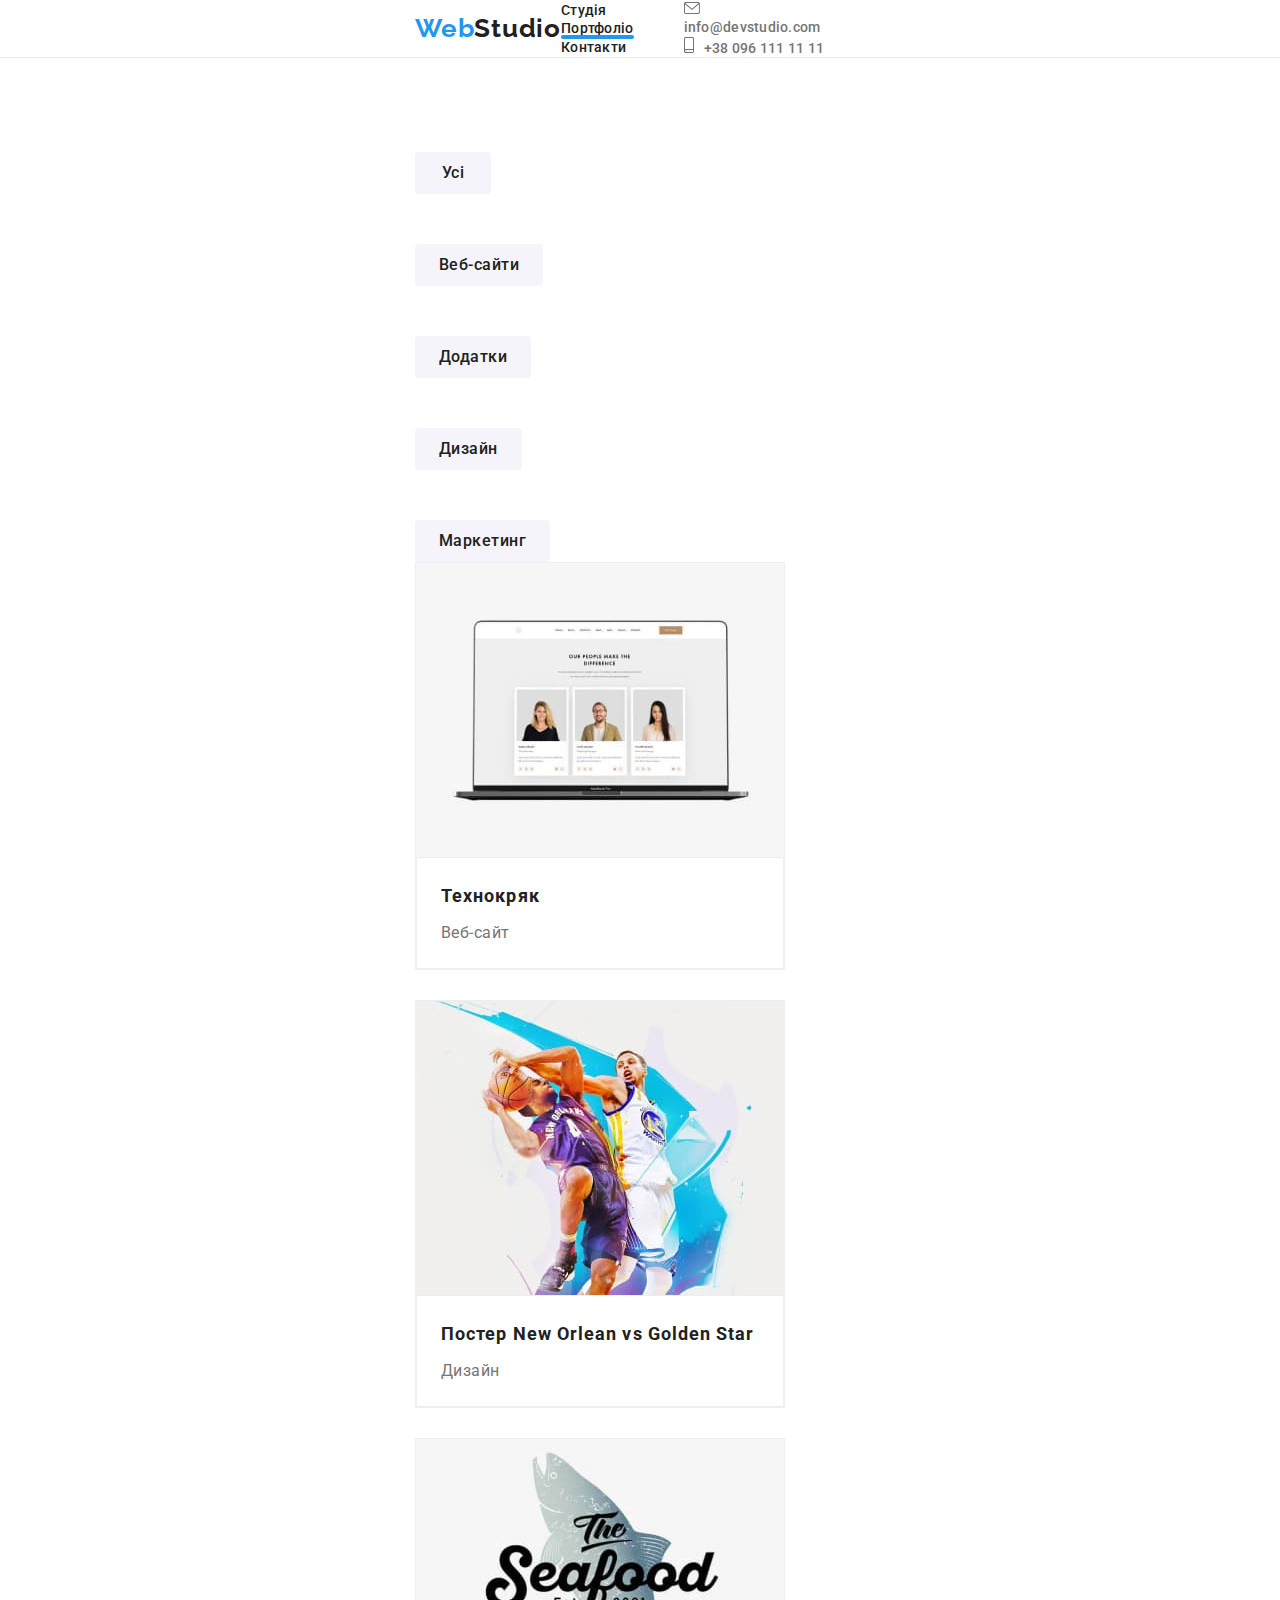
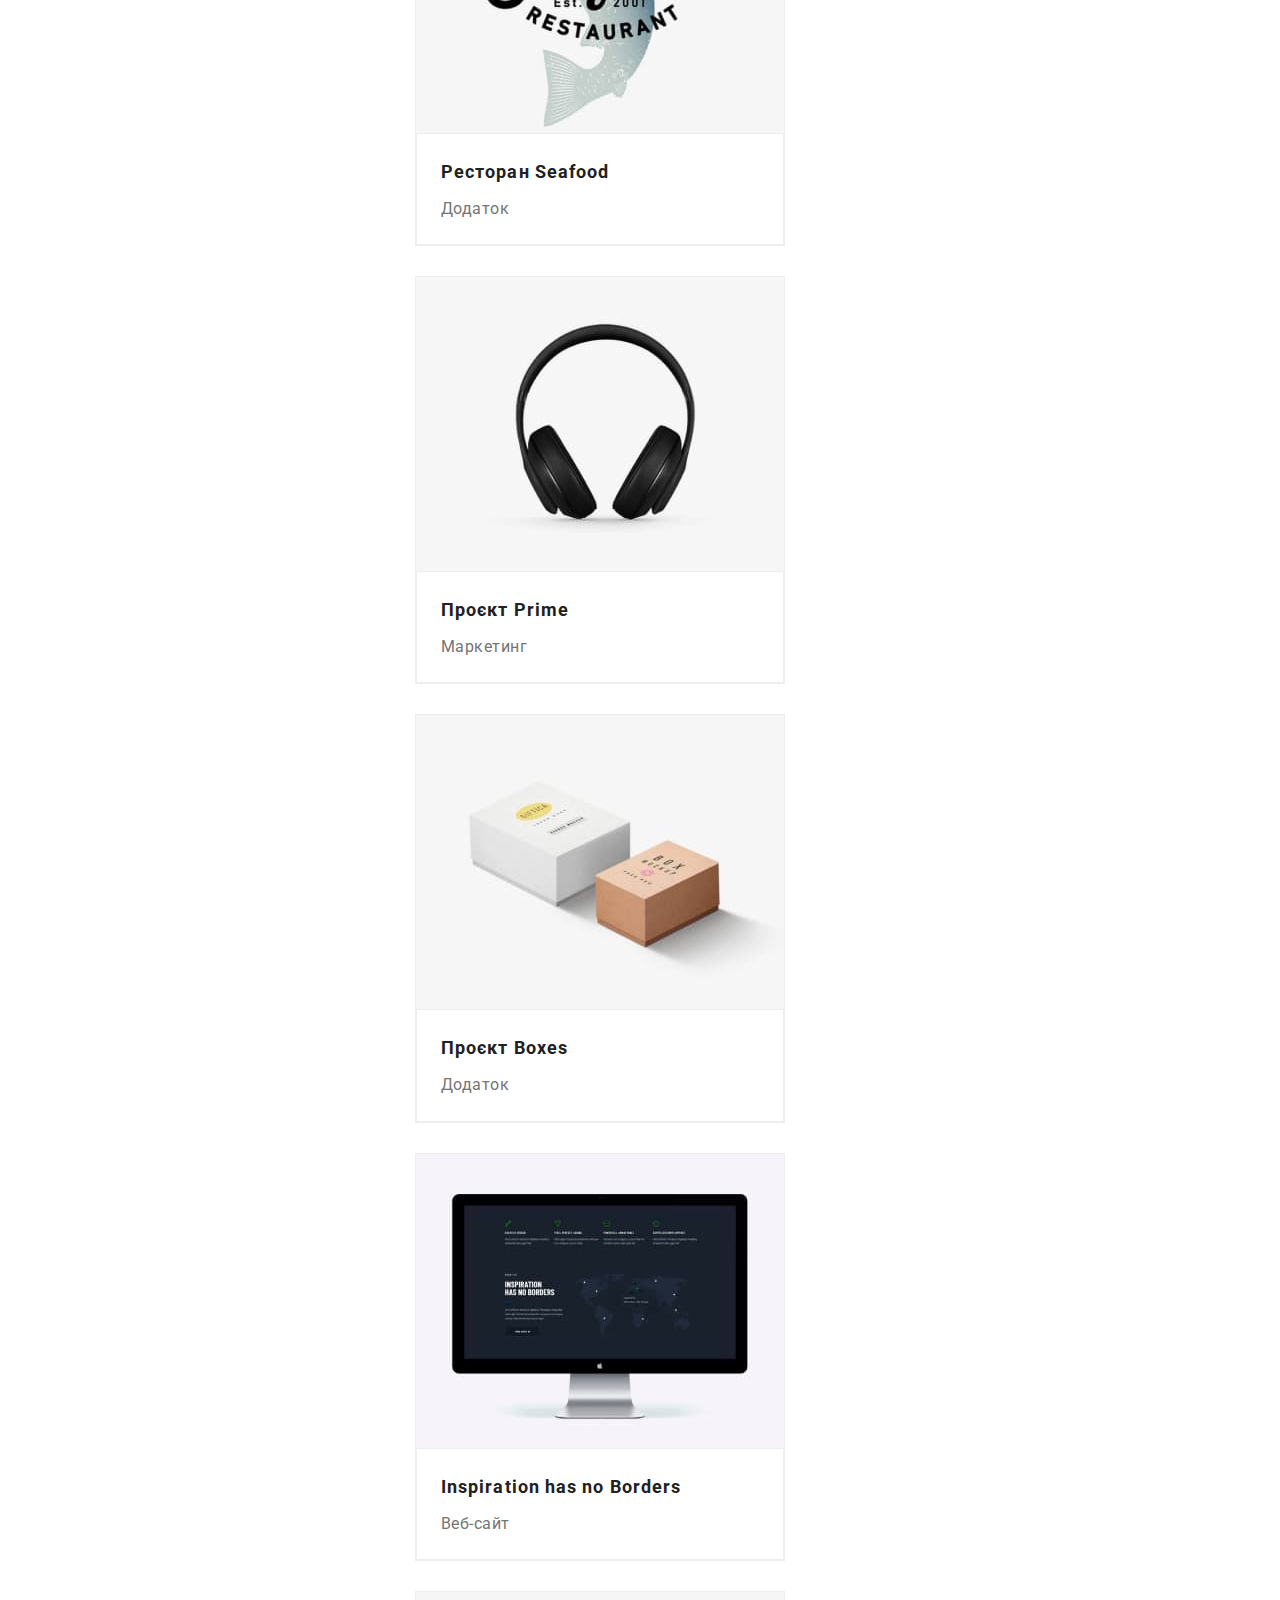
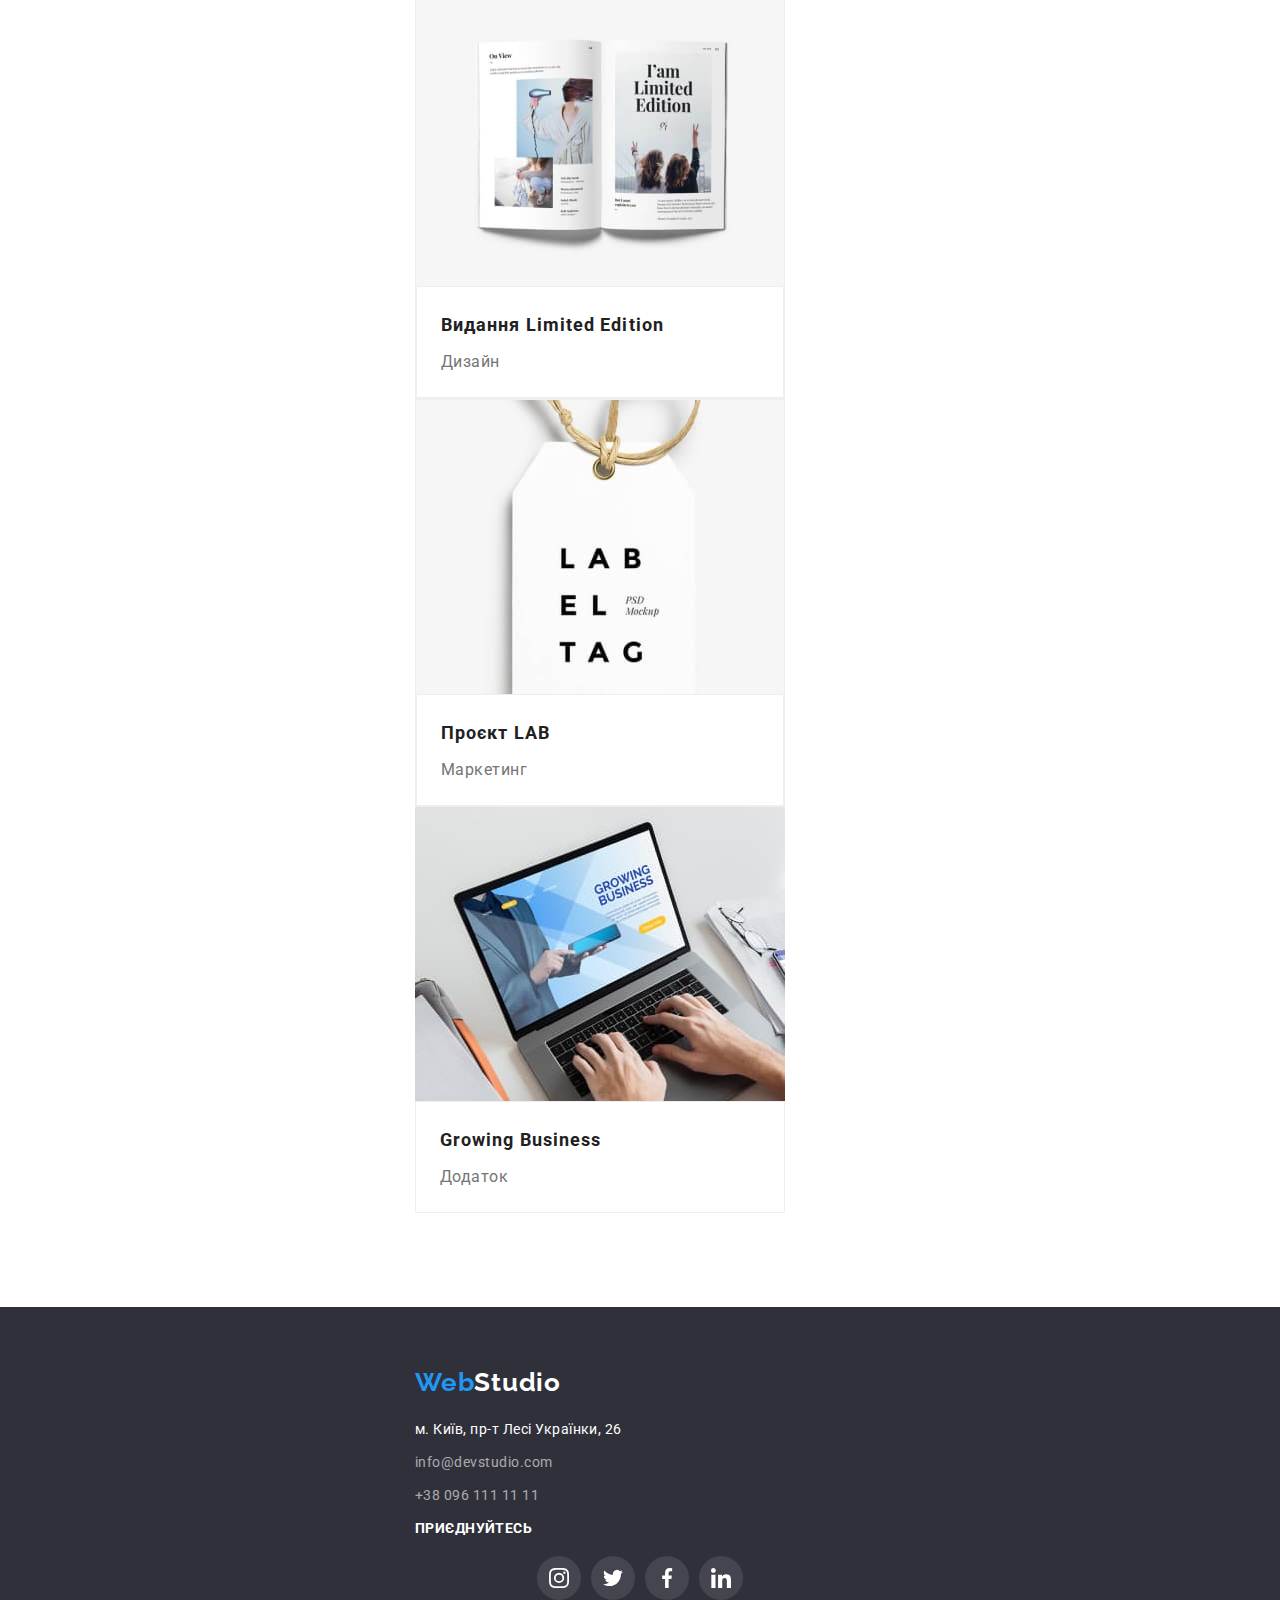
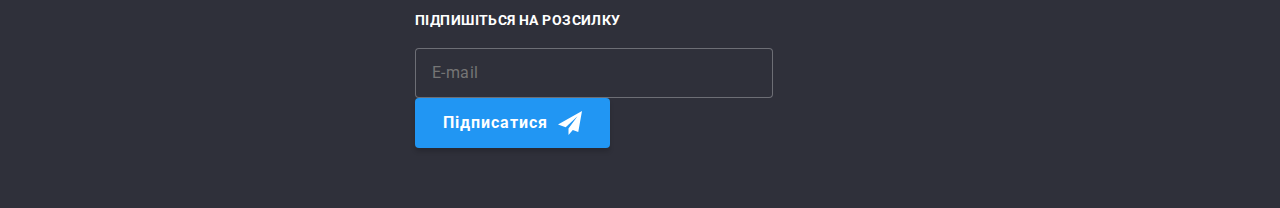
==== portfolio.html @ 71cd2c2e "Додає адаптив на першу сторінку в main" ====
<!DOCTYPE html>
<html lang="uk">
  <head>
    <meta charset="UTF-8" />
    <meta http-equiv="X-UA-Compatible" content="IE=edge" />
    <meta name="viewport" content="width=device-width, initial-scale=1.0" />
    <title>Портфоліо</title>
    <link rel="preconnect" href="https://fonts.googleapis.com" />
    <link rel="preconnect" href="https://fonts.gstatic.com" crossorigin />
    <link
      href="https://fonts.googleapis.com/css2?family=Raleway:wght@700&family=Roboto:wght@400;500;700;900&display=swap"
      rel="stylesheet"
    />
    <link
      rel="stylesheet"
      href="https://cdnjs.cloudflare.com/ajax/libs/modern-normalize/1.1.0/modern-normalize.min.css"
    />
    <link rel="stylesheet" href="./css/main.min.css" />
  </head>
  <body>
    <header class="header">
      <div class="conteiner header__conteiner">
        <nav class="navigation">
          <a lang="en" href="./index.html" class="logo"
            >Web <span class="header__logo">Studio</span></a
          >
          <ul class="list navigation__list">
            <li class="navigation__item">
              <a href="./index.html" class="navigation__link">Студія</a>
            </li>
            <li class="navigation__item navigation__item--current">
              <a href="./portfolio.html" class="navigation__link navigation__link--current"
                >Портфоліо</a
              >
            </li>
            <li class="navigation__item"><a href="" class="navigation__link">Контакти</a></li>
          </ul>
        </nav>
        <ul class="list contacts">
          <li class="contacts__item">
            <a href="mailto:info@devstudio.com" class="list__link contacts__link">
              <svg class="icon contacts__icon {" width="16" height="12">
                <use href="./images/sprite.svg#icon-envelope"></use>
              </svg>
              info@devstudio.com
            </a>
          </li>
          <li class="contacts__item">
            <a href="tel:+380961111111" class="list__link contacts__link">
              <svg class="icon contacts__icon {" width="10" height="16">
                <use href="./images/sprite.svg#icon-smartphone"></use></svg
              >+38 096 111 11 11</a
            >
          </li>
        </ul>
      </div>
    </header>
    <main>
      <section class="galary">
        <div class="conteiner">
          <h1 class="galary__title">Галерея сайтів</h1>
          <ul class="list galary-button">
            <li class="galary-button__item">
              <button type="button" class="button galary__button galary__button--general">
                Усі
              </button>
            </li>
            <li class="galary-button__item">
              <button type="button" class="button galary__button">Веб-сайти</button>
            </li>
            <li class="galary-button__item">
              <button type="button" class="button galary__button">Додатки</button>
            </li>
            <li class="galary-button__item">
              <button type="button" class="button galary__button">Дизайн</button>
            </li>
            <li class="galary-button__item">
              <button type="button" class="button galary__button">Маркетинг</button>
            </li>
          </ul>
          <ul class="galary-list">
            <li class="galary__item">
              <a class="galary__link" href="#" target="_blank" rel="noopener noreferrer">
                <div class="galary-card">
                  <img
                    src="./images/tehnokriak.jpg"
                    alt="Веб-сайт Технокряк"
                    width="370"
                    height="294"
                  />
                  <p class="galary__descriotion">
                    Ресурс пропонує комплексні пропозиції з різним рівнем функціоналу та сервісів.
                    Все це дозволить відвідувачу отримати вичерпні відомості про компанію чи
                    приватну особу.
                  </p>
                </div>
                <div class="galary-desc">
                  <h2 class="galary-desc__title">Технокряк</h2>
                  <p class="galary-desk__text">Веб-сайт</p>
                </div>
              </a>
            </li>
            <li class="galary__item">
              <div class="">
                <a class="galary__link" href="#" target="_blank" rel="noopener noreferrer">
                  <div class="galary-card">
                    <img
                      src="./images/basketball.jpg"
                      alt="Два гравці грають в баскетбол"
                      width="370"
                      height="294"
                    />
                    <p class="galary__descriotion">
                      Ресурс пропонує комплексні пропозиції з різним рівнем функціоналу та сервісів.
                      Все це дозволить відвідувачу отримати вичерпні відомості про компанію чи
                      приватну особу.
                    </p>
                  </div>
                  <div class="galary-desc">
                    <h2 class="galary-desc__title">Постер New Orlean vs Golden Star</h2>
                    <p class="galary-desk__text">Дизайн</p>
                  </div>
                </a>
              </div>
            </li>
            <li class="galary__item">
              <a class="galary__link" href="#" target="_blank" rel="noopener noreferrer">
                <div class="galary-card">
                  <img src="./images/seafood.jpg" alt="Ресторан Seafood" width="370" height="294" />
                  <p class="galary__descriotion">
                    Ресурс пропонує комплексні пропозиції з різним рівнем функціоналу та сервісів.
                    Все це дозволить відвідувачу отримати вичерпні відомості про компанію чи
                    приватну особу.
                  </p>
                </div>
                <div class="galary-desc">
                  <h2 class="galary-desc__title">Ресторан Seafood</h2>
                  <p class="galary-desk__text">Додаток</p>
                </div>
              </a>
            </li>
            <li class="galary__item">
              <a class="galary__link" href="#" target="_blank" rel="noopener noreferrer">
                <div class="galary-card">
                  <img src="./images/headphones.jpg" alt="Навушники" width="370" height="294" />
                  <p class="galary__descriotion">
                    Ресурс пропонує комплексні пропозиції з різним рівнем функціоналу та сервісів.
                    Все це дозволить відвідувачу отримати вичерпні відомості про компанію чи
                    приватну особу.
                  </p>
                </div>
                <div class="galary-desc">
                  <h2 class="galary-desc__title">Проєкт Prime</h2>
                  <p class="galary-desk__text">Маркетинг</p>
                </div>
              </a>
            </li>
            <li class="galary__item">
              <a class="galary__link" href="#" target="_blank" rel="noopener noreferrer">
                <div class="galary-card">
                  <img src="./images/boxes.jpg" alt="Дві коробочки" width="370" height="294" />
                  <p class="galary__descriotion">
                    Ресурс пропонує комплексні пропозиції з різним рівнем функціоналу та сервісів.
                    Все це дозволить відвідувачу отримати вичерпні відомості про компанію чи
                    приватну особу.
                  </p>
                </div>
                <div class="galary-desc">
                  <h2 class="galary-desc__title">Проєкт Boxes</h2>
                  <p class="galary-desk__text">Додаток</p>
                </div>
              </a>
            </li>
            <li class="galary__item">
              <a class="galary__link" href="#" target="_blank" rel="noopener noreferrer">
                <div class="galary-card">
                  <img
                    src="./images/inspiration.jpg"
                    alt="Cторінка додатку Inspiration has no Borders"
                    width="370"
                    height="294"
                  />
                  <p class="galary__descriotion">
                    Ресурс пропонує комплексні пропозиції з різним рівнем функціоналу та сервісів.
                    Все це дозволить відвідувачу отримати вичерпні відомості про компанію чи
                    приватну особу.
                  </p>
                </div>
                <div class="galary-desc">
                  <h2 class="galary-desc__title">Inspiration has no Borders</h2>
                  <p class="galary-desk__text">Веб-сайт</p>
                </div>
              </a>
            </li>
            <li class="galary__item">
              <a class="galary__link" href="#" target="_blank" rel="noopener noreferrer">
                <div class="galary-card">
                  <img
                    src="./images/limited-edition.jpg"
                    alt="Відкритий примірник журналу Limited Edition"
                    width="370"
                    height="294"
                  />
                  <p class="galary__descriotion">
                    Ресурс пропонує комплексні пропозиції з різним рівнем функціоналу та сервісів.
                    Все це дозволить відвідувачу отримати вичерпні відомості про компанію чи
                    приватну особу.
                  </p>
                </div>
                <div class="galary-desc">
                  <h2 class="galary-desc__title">Видання Limited Edition</h2>
                  <p class="galary-desk__text">Дизайн</p>
                </div>
              </a>
            </li>
            <li class="galary__item">
              <a class="galary__link" href="#" target="_blank" rel="noopener noreferrer">
                <div class="galary-card">
                  <img
                    src="./images/lab.jpg"
                    alt="Фірмова бирка-ярлик LAB EL TAG"
                    width="370"
                    height="294"
                  />
                  <p class="galary__descriotion">
                    Ресурс пропонує комплексні пропозиції з різним рівнем функціоналу та сервісів.
                    Все це дозволить відвідувачу отримати вичерпні відомості про компанію чи
                    приватну особу.
                  </p>
                </div>
                <div class="galary-desc">
                  <h2 class="galary-desc__title">Проєкт LAB</h2>
                  <p class="galary-desk__text">Маркетинг</p>
                </div>
              </a>
            </li>
            <li class="list-item">
              <a class="galary__link" href="#" target="_blank" rel="noopener noreferrer">
                <div class="galary-card">
                  <img
                    src="./images/growing-business.jpg"
                    alt="Cторінка додатку Growing Business"
                    width="370"
                    height="294"
                  />
                  <p class="galary__descriotion">
                    Ресурс пропонує комплексні пропозиції з різним рівнем функціоналу та сервісів.
                    Все це дозволить відвідувачу отримати вичерпні відомості про компанію чи
                    приватну особу.
                  </p>
                </div>
                <div class="galary-desc">
                  <h2 class="galary-desc__title">Growing Business</h2>
                  <p class="galary-desk__text">Додаток</p>
                </div>
              </a>
            </li>
          </ul>
        </div>
      </section>
    </main>
    <footer class="footer">
      <div class="conteiner footer__conteiner">
        <div class="footer__address">
          <a lang="en" href="./index.html" class="logo"
            >Web <span class="footer__logo">Studio</span></a
          >
          <address class="address">
            <ul class="address__list">
              <li class="address__item">
                <a
                  href="https://www.google.com.ua/maps/@50.3929785,30.3235373,19z?hl=ru"
                  class="list__link address__link"
                  target="_blank"
                  rel="noopener noreferrer"
                  >м. Київ, пр-т Лесі Українки, 26</a
                >
              </li>
              <li class="address__item">
                <a href="mailto:info@devstudio.com" class="list__link">info@devstudio.com</a>
              </li>
              <li class="address__item">
                <a href="tel:+380961111111" class="list__link">+38 096 111 11 11</a>
              </li>
            </ul>
          </address>
        </div>
        <div class="footer-social">
          <p class="social__text">приєднуйтесь</p>
          <ul class="list social">
            <li class="social__item social__item--boder">
              <a
                class="social__link social__link--white"
                href="#"
                target="_blank"
                rel="noopener noreferrer"
                ><svg class="icon" width="20" height="20">
                  <use href="./images/sprite.svg#icon-instagram"></use></svg
              ></a>
            </li>
            <li class="social__item social__item--boder">
              <a
                class="social__link social__link--white"
                href="#"
                target="_blank"
                rel="noopener noreferrer"
                ><svg class="icon" width="20" height="20">
                  <use href="./images/sprite.svg#icon-twitter"></use></svg
              ></a>
            </li>
            <li class="social__item social__item--boder">
              <a
                class="social__link social__link--white"
                href="#"
                target="_blank"
                rel="noopener noreferrer"
                ><svg class="icon" width="20" height="20">
                  <use href="./images/sprite.svg#icon-facebook"></use></svg
              ></a>
            </li>
            <li class="social__item social__item--boder">
              <a
                class="social__link social__link--white"
                href="#"
                target="_blank"
                rel="noopener noreferrer"
                ><svg class="icon icon-instagram" width="20" height="20">
                  <use href="./images/sprite.svg#icon-linkedin"></use>
                </svg>
              </a>
            </li>
          </ul>
        </div>
        <div class="footer-input">
          <p class="footer__title">Підпишіться на розсилку</p>
          <form action="#" class="form">
            <label>
              <input
                class="footer__email"
                type="email"
                name="mail-input-email"
                id="mail-input-email"
                required
                placeholder="E-mail"
              />
            </label>
            <button type="submit" class="footer__button">
              Підписатися
              <svg class="icon__send" width="24" height="24">
                <use xlink:href=".//images/sprite.svg#icon-icon-send"></use>
              </svg>
            </button>
          </form>
        </div>
      </div>
    </footer>
  </body>
</html>
---- css/main.min.css ----
/*! modern-normalize v1.1.0 | MIT License | https://github.com/sindresorhus/modern-normalize */*,::before,::after{-webkit-box-sizing:border-box;box-sizing:border-box}html{line-height:1.15;-webkit-text-size-adjust:100%;-moz-tab-size:4;-o-tab-size:4;tab-size:4}body{margin:0;font-family:system-ui,-apple-system,"Segoe UI",Roboto,Helvetica,Arial,sans-serif,"Apple Color Emoji","Segoe UI Emoji"}hr{height:0;color:inherit}abbr[title]{-webkit-text-decoration:underline dotted;text-decoration:underline dotted}b,strong{font-weight:bolder}code,kbd,samp,pre{font-family:ui-monospace,SFMono-Regular,Consolas,"Liberation Mono",Menlo,monospace;font-size:1em}small{font-size:80%}sub,sup{font-size:75%;line-height:0;position:relative;vertical-align:baseline}sub{bottom:-0.25em}sup{top:-0.5em}table{text-indent:0;border-color:inherit}button,input,optgroup,select,textarea{font-family:inherit;font-size:100%;line-height:1.15;margin:0}button,select{text-transform:none}button,[type=button],[type=reset],[type=submit]{-webkit-appearance:button;-moz-appearance:button;appearance:button}::-moz-focus-inner{border-style:none;padding:0}:-moz-focusring{outline:1px dotted ButtonText}:-moz-ui-invalid{box-shadow:none}legend{padding:0}progress{vertical-align:baseline}::-webkit-inner-spin-button,::-webkit-outer-spin-button{height:auto}[type=search]{-webkit-appearance:textfield;-moz-appearance:textfield;appearance:textfield;outline-offset:-2px}::-webkit-search-decoration{-webkit-appearance:none;appearance:none}::-webkit-file-upload-button{-webkit-appearance:button;appearance:button;font:inherit}summary{display:list-item}:root{--c-primery: #212121;--title-text-color: #757575;--c-accent: #2196f3;--c-placeholder: rgba(117, 117, 117, 0.5);--white-color: #ffffff;--background-color: #2f303a;--background-color-btn: #f5f4fa;--footer-link: rgba(255, 255, 255, 0.6);--bg-section: #ffffff;--bg-hero: #c4c4c4;--bg-works-desk: rgba(47, 48, 58, 0.8);--bg-partners: #afb1b8;--bg-social: rgba(255, 255, 255, 0.1);--bg-accent: #2196f3;--bg-btn: #188ce8;--bg-team: #f5f4fa;--bg-works: #f5f5f5;--border-hed: #ececec;--border-col: #eeeeee;--bg-galary-desc: rgba(33, 150, 243, 0.9)}body{font-family:"Roboto",sans-serif;letter-spacing:.03em;margin:0 auto;color:var(--c-primery)}h1{margin:0 0}h2{margin:0 0}h3{margin:0 0}h4{margin:0 0}h5{margin:0 0}h6{margin:0 0}p{margin:0 0}ul{margin:0 0}img{display:block}.conteiner{max-width:480px;margin:0 auto;padding:0 15px}@media screen and (min-width: 1600px){.conteiner{max-width:1200px;margin:0 auto;padding:0 15px}}.logo{display:-webkit-box;display:-ms-flexbox;display:flex;font-family:"Raleway",sans-serif;font-weight:700;font-size:26px;line-height:1.19;letter-spacing:.03em;color:var(--c-accent);text-decoration:none;outline:rgba(0,0,0,0)}.list{padding-left:0;list-style:none}@media screen and (min-width: 1600px){.list{display:-webkit-box;display:-ms-flexbox;display:flex;-webkit-box-pack:center;-ms-flex-pack:center;justify-content:center}}.section{padding:60px 0}@media screen and (min-width: 1600px){.section{padding:94px 0}}.title{text-align:center;font-weight:700;font-size:36px;line-height:1.17}.social{display:-webkit-box;display:-ms-flexbox;display:flex;-webkit-box-align:center;-ms-flex-align:center;align-items:center;-webkit-box-pack:center;-ms-flex-pack:center;justify-content:center;-ms-flex-wrap:wrap;flex-wrap:wrap;gap:10px;margin-top:16px}.header{border-bottom:1px solid var(--border-hed)}.header__conteiner{display:-webkit-box;display:-ms-flexbox;display:flex}.header__logo{color:var(--c-primery)}.navigation{display:-webkit-box;display:-ms-flexbox;display:flex;-webkit-box-align:center;-ms-flex-align:center;align-items:center}@media screen and (min-width: 1600px){.navigation__list{margin-left:91px}}.navigation__item:not(:last-child){margin-right:50px}.navigation__item--current{position:relative}.navigation__item--current:visited{color:var(--c-accent)}.navigation__link{font-weight:500;font-size:14px;line-height:1.14;letter-spacing:.02em;color:inherit;text-decoration:none}@media screen and (min-width: 1600px){.navigation__link{display:-webkit-box;display:-ms-flexbox;display:flex;display:block;-webkit-box-align:center;-ms-flex-align:center;align-items:center;padding-top:32px;padding-bottom:32px}.navigation__link:hover{color:var(--bg-accent);outline:rgba(0,0,0,0)}.navigation__link:focus{color:var(--bg-accent);outline:rgba(0,0,0,0)}}.navigation__link--current::after{position:absolute;bottom:0;left:0;content:"";display:block;background-color:var(--bg-accent);height:4px;width:100%;border-radius:2px;margin-bottom:-1px}.navigation__link--current:visited{color:var(--c-accent)}@media screen and (min-width: 1600px){.contacts{display:-webkit-box;display:-ms-flexbox;display:flex;-webkit-box-align:center;-ms-flex-align:center;align-items:center;margin-left:auto}}.contacts__item{-webkit-box-align:center;-ms-flex-align:center;align-items:center;-webkit-box-pack:center;-ms-flex-pack:center;justify-content:center}.contacts__item:not(:last-child){margin-right:50px}@media screen and (min-width: 1600px){.contacts__item:not(:last-child){margin-right:50px}}.contacts__icon{margin-right:10px;fill:currentColor}.list__link{font-size:14px;line-height:1.71;color:var(--footer-link);text-decoration:none;-webkit-transition:250ms cubic-bezier(0.4, 0, 0.2, 1);transition:250ms cubic-bezier(0.4, 0, 0.2, 1)}.list__link:hover{color:var(--bg-accent);outline:rgba(0,0,0,0)}.list__link:focus{color:var(--bg-accent);outline:rgba(0,0,0,0)}.contacts__link{text-decoration:none;font-weight:500;font-size:14px;line-height:1.14;letter-spacing:.02em;color:var(--title-text-color)}@media screen and (min-width: 1600px){.contacts__link{display:-webkit-box;display:-ms-flexbox;display:flex;-webkit-box-align:center;-ms-flex-align:center;align-items:center;padding-top:32px;padding-bottom:32px}}.hero{background-color:var(--bg-hero)}.hero__conteiner{max-width:480px;background-image:url(../images/overlays.webp),url(../images/hero.jpg);background-repeat:no-repeat;background-position:center;background-size:cover;color:var(--white-color);padding-top:200px;padding-bottom:200px}@media screen and (min-width: 1600px){.hero__conteiner{max-width:1600px}}.hero__title{max-width:696px;font-weight:900;font-size:44px;line-height:1.36;letter-spacing:.06em;text-align:center;text-transform:uppercase}@media screen and (min-width: 1600px){.hero__title{margin:0 auto 30px auto}}.hero__button{display:block;margin-left:auto;margin-right:auto;padding:10px 32px;font-weight:700;font-size:16px;line-height:1.88;letter-spacing:.06em;color:var(--white-color);background-color:var(--bg-accent);border-radius:4px;border-color:rgba(0,0,0,0);border:none;cursor:pointer}@media screen and (min-width: 1600px){.features__section{padding-bottom:0}}.features__title{margin-bottom:50px;display:none}@media screen and (max-width: 767px){.features__list{display:-webkit-box;display:-ms-flexbox;display:flex;-webkit-box-orient:vertical;-webkit-box-direction:normal;-ms-flex-direction:column;flex-direction:column;gap:30px}}.features__item:not(:last-child){margin-right:30px}.features__subject{text-align:center;font-weight:700;font-size:14px;line-height:1.1428;margin-bottom:10px;text-transform:uppercase}.features__subject::before{display:block;content:"";background-color:var(--background-color-btn);background-repeat:no-repeat;background-position:center;width:450px;height:120px;margin-bottom:30px}@media screen and (min-width: 1600px){.features__subject{text-align:start}.features__subject::before{width:270px;height:120px}}.features__subject--antenna::before{background-image:url(../images/icons/antenna.svg)}.features__subject--clock::before{background-image:url(../images/icons/clock.svg)}.features__subject--diagram::before{background-image:url(../images/icons/diagram.svg)}.features__subject--astronaut::before{background-image:url(../images/icons/astronaut.svg)}.features__text{width:450px;font-size:14px;line-height:1.7142;color:var(--title-text-color)}@media screen and (min-width: 1600px){.features__text{max-width:270px;font-size:14px;line-height:1.7142;color:var(--title-text-color)}}@media screen and (max-width: 1599px){.works{display:none}}.works__title{margin-bottom:50px}.works__list-item{position:relative}.works__list-item:not(:last-child){margin-right:30px}.works__desc{position:absolute;width:100%;bottom:0;font-weight:700;font-size:14px;line-height:1.1428;text-align:center;color:var(--white-color);background:var(--bg-works-desk);padding:27px 10px;text-transform:uppercase;overflow:auto}.team{background-color:var(--bg-team)}.team__title{margin-bottom:50px}@media screen and (max-width: 767px){.team__list{display:-webkit-box;display:-ms-flexbox;display:flex;-webkit-box-orient:vertical;-webkit-box-direction:normal;-ms-flex-direction:column;flex-direction:column;gap:30px}}.team__item{background:var(--bg-section);-webkit-box-shadow:0px 1px 3px rgba(0,0,0,.12),0px 1px 1px rgba(0,0,0,.14),0px 2px 1px rgba(0,0,0,.2);box-shadow:0px 1px 3px rgba(0,0,0,.12),0px 1px 1px rgba(0,0,0,.14),0px 2px 1px rgba(0,0,0,.2);border-radius:0px 0px 4px 4px}.team__item:not(:last-child){margin-right:30px}@media screen and (max-width: 767px){.team__item{width:450px}}@media screen and (max-width: 767px){.team img{width:450px;height:460px}}.team__desc{padding-top:30px;padding-bottom:30px;text-align:center}.team__subject{margin-bottom:10px;font-weight:500;font-size:16px;line-height:1.19}.team__experience{font-size:16px;line-height:1.19;color:var(--title-text-color)}.social__link{display:-webkit-box;display:-ms-flexbox;display:flex;-webkit-box-align:center;-ms-flex-align:center;align-items:center;-webkit-box-pack:center;-ms-flex-pack:center;justify-content:center;fill:#afb1b8;width:44px;height:44px;border-radius:50%;-webkit-transition:250ms cubic-bezier(0.4, 0, 0.2, 1);transition:250ms cubic-bezier(0.4, 0, 0.2, 1)}.social__link:hover{fill:var(--white-color);background-color:var(--bg-accent);outline:rgba(0,0,0,0)}.social__link:focus{fill:var(--white-color);background-color:var(--bg-accent);outline:rgba(0,0,0,0)}.partners__title{margin-bottom:50px}@media screen and (max-width: 767px){.partners__list{display:-webkit-box;display:-ms-flexbox;display:flex;-ms-flex-wrap:wrap;flex-wrap:wrap;gap:30px}}.partner__item{fill:var(--bg-partners)}@media screen and (min-width: 1600px){.partner__item:not(:last-child){margin-right:30px}}.partner__link{display:-webkit-box;display:-ms-flexbox;display:flex;-webkit-box-align:center;-ms-flex-align:center;align-items:center;-webkit-box-pack:center;-ms-flex-pack:center;justify-content:center;width:210px;height:92px;padding:13px 32px;border:1px solid var(--bg-partners);border-radius:4px;-webkit-transition:250ms cubic-bezier(0.4, 0, 0.2, 1);transition:250ms cubic-bezier(0.4, 0, 0.2, 1)}.partner__link:hover{fill:var(--c-accent);border-color:var(--bg-accent);outline:rgba(0,0,0,0)}.partner__link:focus{fill:var(--c-accent);border-color:var(--bg-accent);outline:rgba(0,0,0,0)}@media screen and (min-width: 1600px){.partner__link{width:170px;height:92px}}.partner__icon{fill:inherit}.footer{background-color:var(--background-color)}.footer__conteiner{padding-top:60px;padding-bottom:60px}@media screen and (min-width: 1600px){.footer__conteiner{display:-webkit-box;display:-ms-flexbox;display:flex}}.footer__address{width:231px}.footer__logo{color:var(--white-color)}.address{margin-top:20px}.address__list{padding-left:0;list-style:none;font-style:normal}.address__item:not(:last-child){margin-bottom:9px}.address__link{color:var(--white-color);text-decoration:none;-webkit-transition:250ms cubic-bezier(0.4, 0, 0.2, 1);transition:250ms cubic-bezier(0.4, 0, 0.2, 1)}.footer-social{padding-top:12px}@media screen and (min-width: 1600px){.footer-social{margin-left:70px}}.social__item--boder{border:none;border-radius:50%;background:var(--bg-social)}.social__link--white{fill:var(--white-color)}.social__text{margin-bottom:20px;font-weight:700;font-size:14px;line-height:1.1428;letter-spacing:.03em;text-transform:uppercase;color:var(--white-color)}.footer__title{margin-bottom:20px;font-weight:700;font-size:14px;line-height:1.1428;letter-spacing:.03em;text-transform:uppercase;color:var(--white-color)}.footer-input{padding-top:12px}@media screen and (min-width: 1600px){.footer-input{margin-left:auto}}@media screen and (min-width: 1600px){.form{display:-webkit-box;display:-ms-flexbox;display:flex;gap:12px}}.footer__email{width:358px;font-size:16px;line-height:1.25;letter-spacing:.03em;color:var(--footer-link);max-height:50px;padding:15px 16px;background:#2f303a;border:1px solid rgba(255,255,255,.3);border-radius:4px;-webkit-transition:250ms cubic-bezier(0.4, 0, 0.2, 1);transition:250ms cubic-bezier(0.4, 0, 0.2, 1);outline:rgba(0,0,0,0)}.footer__email:hover{border:1px solid #2196f3}.footer__button{display:-webkit-box;display:-ms-flexbox;display:flex;-webkit-box-align:center;-ms-flex-align:center;align-items:center;padding:10px 28px;font-weight:700;font-size:16px;line-height:1.875;letter-spacing:.06em;color:var(--white-color);background:var(--c-accent);-webkit-box-shadow:0px 4px 4px rgba(0,0,0,.15);box-shadow:0px 4px 4px rgba(0,0,0,.15);border-radius:4px;border:none;cursor:pointer}@media screen and (min-width: 1600px){.footer__button{width:100%}}.icon__send{margin-left:10px}.galary{padding:94px 0}.galary__title{display:none}.galary-button__item:not(:last-child){margin-right:8px;margin-bottom:50px}.button{display:block;font-weight:500;font-size:16px;line-height:1.625;letter-spacing:.03em;color:var(--c-primery);background-color:var(--bg-team);cursor:pointer;-webkit-transition:250ms cubic-bezier(0.4, 0, 0.2, 1);transition:250ms cubic-bezier(0.4, 0, 0.2, 1)}.button:hover{color:var(--white-color);background-color:var(--bg-accent);-webkit-box-shadow:0px 3px 1px rgba(0,0,0,.1),0px 1px 2px rgba(0,0,0,.08),0px 2px 2px rgba(0,0,0,.12);box-shadow:0px 3px 1px rgba(0,0,0,.1),0px 1px 2px rgba(0,0,0,.08),0px 2px 2px rgba(0,0,0,.12);border-radius:4px;outline:rgba(0,0,0,0)}.button:focus{color:var(--white-color);background-color:var(--bg-accent);-webkit-box-shadow:0px 3px 1px rgba(0,0,0,.1),0px 1px 2px rgba(0,0,0,.08),0px 2px 2px rgba(0,0,0,.12);box-shadow:0px 3px 1px rgba(0,0,0,.1),0px 1px 2px rgba(0,0,0,.08),0px 2px 2px rgba(0,0,0,.12);border-radius:4px;outline:rgba(0,0,0,0)}.galary__button{padding:6px 22px;border-color:rgba(0,0,0,0);border-radius:4px}.galary__button--general{padding:6px 25px}.galary-list{display:-webkit-box;display:-ms-flexbox;display:flex;padding-left:0;-ms-flex-wrap:wrap;flex-wrap:wrap;list-style:none}.galary__item{max-width:370px;border:1px solid #eee}.galary__item:not(:nth-child(3n+3)){margin-right:30px}.galary__item:not(:nth-child(n+7)){margin-bottom:30px}.galary__link{display:block;-webkit-transition:250ms cubic-bezier(0.4, 0, 0.2, 1);transition:250ms cubic-bezier(0.4, 0, 0.2, 1);font-family:"Roboto",sans-serif;letter-spacing:.03em;margin:0 auto;color:var(--c-primery);text-decoration:none}.galary__link:hover{-webkit-box-shadow:0px 1px 1px rgba(0,0,0,.12),0px 4px 4px rgba(0,0,0,.06),1px 4px 6px rgba(0,0,0,.16);box-shadow:0px 1px 1px rgba(0,0,0,.12),0px 4px 4px rgba(0,0,0,.06),1px 4px 6px rgba(0,0,0,.16);outline:rgba(0,0,0,0)}.galary__link:hover .galary__descriotion{-webkit-transform:translateY(0);transform:translateY(0)}.galary__link:focus{-webkit-box-shadow:0px 1px 1px rgba(0,0,0,.12),0px 4px 4px rgba(0,0,0,.06),1px 4px 6px rgba(0,0,0,.16);box-shadow:0px 1px 1px rgba(0,0,0,.12),0px 4px 4px rgba(0,0,0,.06),1px 4px 6px rgba(0,0,0,.16);outline:rgba(0,0,0,0)}.galary__link:focus .galary__descriotion{-webkit-transform:translateY(0);transform:translateY(0)}.galary-card{position:relative;overflow:hidden}.galary__descriotion{position:absolute;background-color:var(--bg-galary-desc);top:0;left:0;width:100%;height:100%;font-size:18px;line-height:1.5555;letter-spacing:.03em;-webkit-transform:translateY(100%);transform:translateY(100%);overflow:auto;-webkit-transition:250ms cubic-bezier(0.4, 0, 0.2, 1);transition:250ms cubic-bezier(0.4, 0, 0.2, 1);color:var(--white-color);padding:63px 24px}.galary-desc{padding:20px 24px;border:1px solid var(--border-col)}.galary-desc__title{font-weight:700;font-size:18px;line-height:2;letter-spacing:.06em}.galary-desk__text{margin-top:4px;font-size:16px;line-height:1.88;color:var(--title-text-color)}.backdrop{position:fixed;width:100%;height:100%;top:0;left:0;background:rgba(0,0,0,.2);opacity:1;-webkit-transition:250ms cubic-bezier(0.4, 0, 0.2, 1);transition:250ms cubic-bezier(0.4, 0, 0.2, 1)}.backdrop.is-hidden{visibility:hidden;opacity:0;pointer-events:none}.backdrop.is-hidden .modal{-webkit-transform:translate(-50%, -50%) scale(0.9);transform:translate(-50%, -50%) scale(0.9)}.modal{position:absolute;top:50%;left:50%;width:528px;height:581px;padding:40px;background-color:var(--bg-section);-webkit-transform:translate(-50%, -50%) scale(1);transform:translate(-50%, -50%) scale(1);-webkit-transition:-webkit-transform 250ms cubic-bezier(0.4, 0, 0.2, 1);transition:-webkit-transform 250ms cubic-bezier(0.4, 0, 0.2, 1);transition:transform 250ms cubic-bezier(0.4, 0, 0.2, 1);transition:transform 250ms cubic-bezier(0.4, 0, 0.2, 1), -webkit-transform 250ms cubic-bezier(0.4, 0, 0.2, 1)}.modal__button--close{position:absolute;right:8px;top:8px;display:-webkit-box;display:-ms-flexbox;display:flex;-webkit-box-align:center;-ms-flex-align:center;align-items:center;-webkit-box-pack:center;-ms-flex-pack:center;justify-content:center;width:30px;height:30px;border-radius:50%;cursor:pointer;background-color:var(--bg-section);border:1px solid rgba(0,0,0,.1);-webkit-transition:250ms cubic-bezier(0.4, 0, 0.2, 1);transition:250ms cubic-bezier(0.4, 0, 0.2, 1);outline:rgba(0,0,0,0)}.modal__button--close:hover{fill:var(--c-accent)}.modal__button--close:focus{fill:var(--c-accent)}.modal-form__title{text-align:center;font-weight:700;font-size:20px;line-height:23px;margin-bottom:12px;letter-spacing:.03em;color:var(--c-primery)}.form-row-input{display:block;width:100%}.modal-form__text{display:block;width:100%;width:100%;height:120px;padding:12px 16px;margin-bottom:20px;border:1px solid rgba(33,33,33,.2);border-radius:4px;resize:none;outline:rgba(0,0,0,0);-webkit-transition:border 250ms cubic-bezier(0.4, 0, 0.2, 1);transition:border 250ms cubic-bezier(0.4, 0, 0.2, 1)}.modal-form__text::-webkit-input-placeholder{font-size:12px;line-height:1.1666;letter-spacing:.01em;color:var(--c-placeholder)}.modal-form__text::-moz-placeholder{font-size:12px;line-height:1.1666;letter-spacing:.01em;color:var(--c-placeholder)}.modal-form__text:-ms-input-placeholder{font-size:12px;line-height:1.1666;letter-spacing:.01em;color:var(--c-placeholder)}.modal-form__text::-ms-input-placeholder{font-size:12px;line-height:1.1666;letter-spacing:.01em;color:var(--c-placeholder)}.modal-form__text::placeholder{font-size:12px;line-height:1.1666;letter-spacing:.01em;color:var(--c-placeholder)}.modal-form__text:focus{border:1px solid var(--c-accent)}.form-row{margin-bottom:10px}.form-row__title{display:block;margin-bottom:4px;font-size:12px;line-height:1.1666;letter-spacing:.01em;color:var(--title-text-color)}.form-row__item{position:relative}.form-row__input{width:100%;height:40px;border:1px solid rgba(33,33,33,.2);border-radius:4px;padding:12px 12px 12px 42px;-webkit-transition:250ms cubic-bezier(0.4, 0, 0.2, 1);transition:250ms cubic-bezier(0.4, 0, 0.2, 1);outline:rgba(0,0,0,0)}.form-row__input:focus{border:1px solid var(--c-accent)}.form-row__input:focus+svg{fill:var(--c-accent);-webkit-transition:250ms cubic-bezier(0.4, 0, 0.2, 1);transition:250ms cubic-bezier(0.4, 0, 0.2, 1)}.form-row__icon{fill:var(--c-primery);position:absolute;top:50%;left:12px;-webkit-transform:translateY(-50%);transform:translateY(-50%)}.modal-check{margin-bottom:30px}.modal-check__input{position:absolute;opacity:0}.modal-check__input:checked+.modal-check__label::before{background-color:var(--bg-accent);background-image:url(../images/icons/Vector.svg);background-repeat:no-repeat;background-position:center}.modal-check__label{display:-webkit-box;display:-ms-flexbox;display:flex;-webkit-box-align:center;-ms-flex-align:center;align-items:center;-webkit-box-pack:center;-ms-flex-pack:center;justify-content:center;font-size:14px;letter-spacing:.03em;color:var(--title-text-color)}.modal-check__label::before{display:-webkit-box;display:-ms-flexbox;display:flex;margin-right:7px;content:"";background-image:url(../images/icons/Vector.svg);background-repeat:no-repeat;background-position:center;background-size:contain;width:16px;height:15px;border:1px solid rgba(33,33,33,.2);border-radius:2px;-webkit-transition:250ms cubic-bezier(0.4, 0, 0.2, 1),background-image 250ms cubic-bezier(0.4, 0, 0.2, 1);transition:250ms cubic-bezier(0.4, 0, 0.2, 1),background-image 250ms cubic-bezier(0.4, 0, 0.2, 1)}.modal-check__link{margin-left:7px;font-size:14px;line-height:1.7142;-webkit-text-decoration-line:underline;text-decoration-line:underline;color:var(--c-accent)}.modal__button-send{display:block;margin-left:auto;margin-right:auto;padding:10px 52px;border-color:rgba(0,0,0,0);border-radius:4px;outline:rgba(0,0,0,0);font-weight:700;font-size:16px;line-height:1.88;letter-spacing:.06em;color:var(--white-color);background-color:var(--bg-btn);-webkit-box-shadow:0px 4px 4px rgba(0,0,0,.15);box-shadow:0px 4px 4px rgba(0,0,0,.15);cursor:pointer}/*# sourceMappingURL=main.min.css.map */
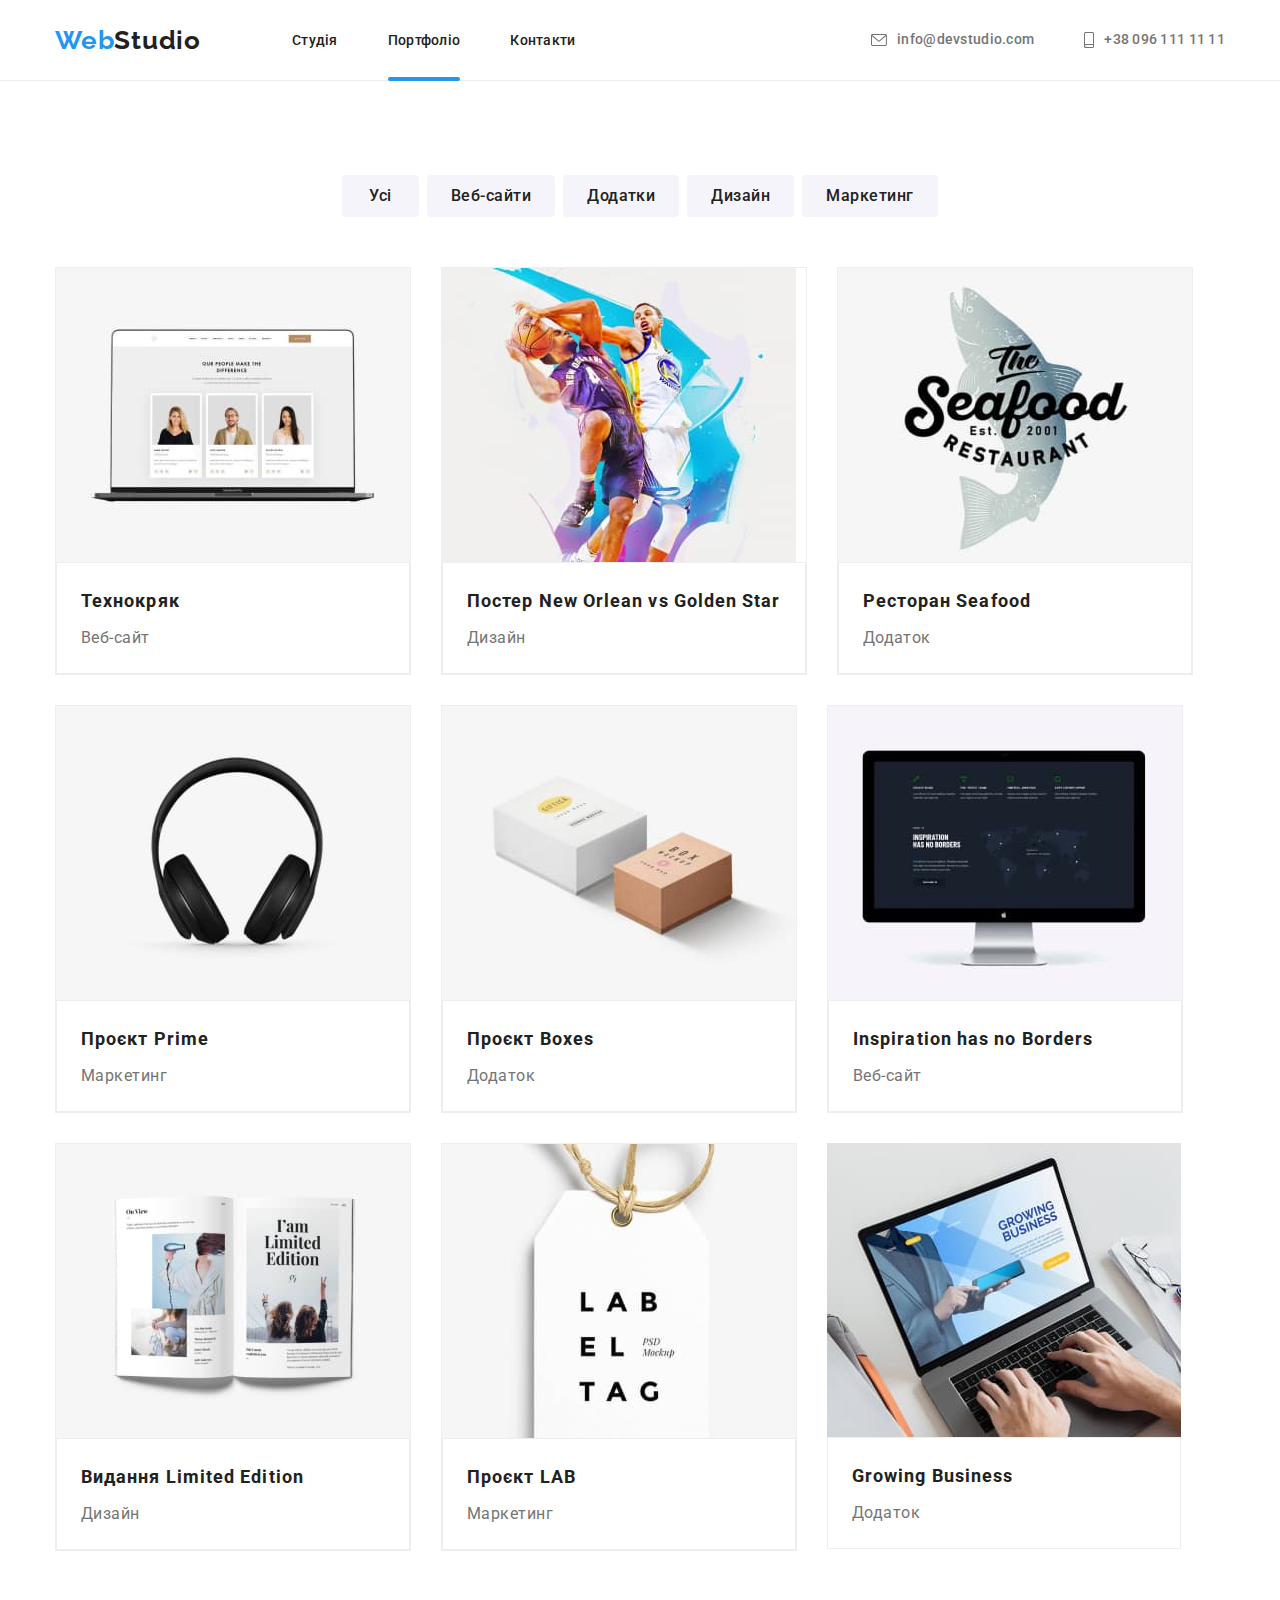
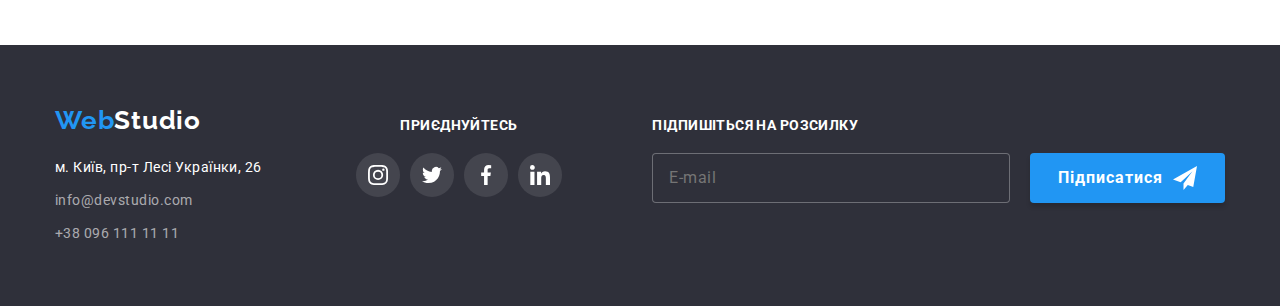
==== commit 799c0c4f: "2" ====
--- a/portfolio.html
+++ b/portfolio.html
@@ -82,12 +82,28 @@
             <li class="galary__item">
               <a class="galary__link" href="#" target="_blank" rel="noopener noreferrer">
                 <div class="galary-card">
-                  <img
-                    src="./images/tehnokriak.jpg"
-                    alt="Веб-сайт Технокряк"
-                    width="370"
-                    height="294"
-                  />
+                  <picture>
+                    <source
+                      srcset="
+                        ./images/tehnokriak-mobile.jpg    1x,
+                        ./images/tehnokriak-mobile@2x.jpg 2x
+                      "
+                      media="(max-width:767px)"
+                    />
+                    <source
+                      srcset="
+                        ./images/tehnokriak-tablet.jpg    1x,
+                        ./images/tehnokriak-tablet@2x.jpg 2x
+                      "
+                      media="(min-width:768px)"
+                    />
+                    <source
+                      srcset="./images/tehnokriak-dt.jpg 1x, ./images/tehnokriak-dt@2x.jpg 2x"
+                      media="(min-width:1200px)"
+                    />
+                    <img src="./images/tehnokriak-mobile.jpg" alt="Веб-сайт Технокряк" />
+                  </picture>
+
                   <p class="galary__descriotion">
                     Ресурс пропонує комплексні пропозиції з різним рівнем функціоналу та сервісів.
                     Все це дозволить відвідувачу отримати вичерпні відомості про компанію чи
@@ -104,12 +120,31 @@
               <div class="">
                 <a class="galary__link" href="#" target="_blank" rel="noopener noreferrer">
                   <div class="galary-card">
-                    <img
-                      src="./images/basketball.jpg"
-                      alt="Два гравці грають в баскетбол"
-                      width="370"
-                      height="294"
-                    />
+                    <picture>
+                      <source
+                        srcset="
+                          ./images/basketball-mobile.jpg    1x,
+                          ./images/basketball-mobile@2x.jpg 2x
+                        "
+                        media="(max-width:767px)"
+                      />
+                      <source
+                        srcset="
+                          ./images/basketball-tablet.jpg    1x,
+                          ./images/basketball-tablet@2x.jpg 2x
+                        "
+                        media="(min-width:768px)"
+                      />
+                      <source
+                        srcset="./images/basketball-dt.jpg 1x, ./images/basketball-dt@2x.jpg 2x"
+                        media="(min-width:1200px)"
+                      />
+                      <img
+                        src="./images/basketball-mobile.jpg"
+                        alt="Два гравці грають в баскетбол"
+                      />
+                    </picture>
+
                     <p class="galary__descriotion">
                       Ресурс пропонує комплексні пропозиції з різним рівнем функціоналу та сервісів.
                       Все це дозволить відвідувачу отримати вичерпні відомості про компанію чи
@@ -126,7 +161,22 @@
             <li class="galary__item">
               <a class="galary__link" href="#" target="_blank" rel="noopener noreferrer">
                 <div class="galary-card">
-                  <img src="./images/seafood.jpg" alt="Ресторан Seafood" width="370" height="294" />
+                  <picture>
+                    <source
+                      srcset="./images/seafood-mobile.jpg 1x, ./images/seafood-mobile@2x.jpg 2x"
+                      media="(max-width:767px)"
+                    />
+                    <source
+                      srcset="./images/seafood-tablet.jpg 1x, ./images/seafood-tablet@2x.jpg 2x"
+                      media="(min-width:768px)"
+                    />
+                    <source
+                      srcset="./images/seafood-dt.jpg 1x, ./images/seafood-dt@2x.jpg 2x"
+                      media="(min-width:1200px)"
+                    />
+                    <img src="./images/seafood-mobile.jpg " alt="Ресторан Seafood" />
+                  </picture>
+
                   <p class="galary__descriotion">
                     Ресурс пропонує комплексні пропозиції з різним рівнем функціоналу та сервісів.
                     Все це дозволить відвідувачу отримати вичерпні відомості про компанію чи
@@ -142,7 +192,28 @@
             <li class="galary__item">
               <a class="galary__link" href="#" target="_blank" rel="noopener noreferrer">
                 <div class="galary-card">
-                  <img src="./images/headphones.jpg" alt="Навушники" width="370" height="294" />
+                  <picture>
+                    <source
+                      srcset="
+                        ./images/headphones-mobile.jpg    1x,
+                        ./images/headphones-mobile@2x.jpg 2x
+                      "
+                      media="(max-width:767px)"
+                    />
+                    <source
+                      srcset="
+                        ./images/headphones-tablet.jpg    1x,
+                        ./images/headphones-tablet@2x.jpg 2x
+                      "
+                      media="(min-width:768px)"
+                    />
+                    <source
+                      srcset="./images/headphones-dt.jpg 1x, ./images/headphones-dt@2x.jpg 2x"
+                      media="(min-width:1200px)"
+                    />
+                    <img src="./images/headphones-mobile.jpg" alt="Навушники" />
+                  </picture>
+
                   <p class="galary__descriotion">
                     Ресурс пропонує комплексні пропозиції з різним рівнем функціоналу та сервісів.
                     Все це дозволить відвідувачу отримати вичерпні відомості про компанію чи
@@ -158,7 +229,22 @@
             <li class="galary__item">
               <a class="galary__link" href="#" target="_blank" rel="noopener noreferrer">
                 <div class="galary-card">
-                  <img src="./images/boxes.jpg" alt="Дві коробочки" width="370" height="294" />
+                  <picture>
+                    <source
+                      srcset="./images/boxes-mobile.jpg 1x, ./images/boxes-mobile@2x.jpg 2x"
+                      media="(max-width:767px)"
+                    />
+                    <source
+                      srcset="./images/boxes-tablet.jpg 1x, ./images/boxes-tablet@2x.jpg 2x"
+                      media="(min-width:768px)"
+                    />
+                    <source
+                      srcset="./images/boxes-dt.jpg 1x, ./images/boxes-dt@2x.jpg 2x"
+                      media="(min-width:1200px)"
+                    />
+                    <img src="./images/boxes-mobile.jpg " alt="Дві коробочки" />
+                  </picture>
+
                   <p class="galary__descriotion">
                     Ресурс пропонує комплексні пропозиції з різним рівнем функціоналу та сервісів.
                     Все це дозволить відвідувачу отримати вичерпні відомості про компанію чи
@@ -174,12 +260,31 @@
             <li class="galary__item">
               <a class="galary__link" href="#" target="_blank" rel="noopener noreferrer">
                 <div class="galary-card">
-                  <img
-                    src="./images/inspiration.jpg"
-                    alt="Cторінка додатку Inspiration has no Borders"
-                    width="370"
-                    height="294"
-                  />
+                  <picture>
+                    <source
+                      srcset="
+                        ./images/inspiration-mobile.jpg    1x,
+                        ./images/inspiration-mobile@2x.jpg 2x
+                      "
+                      media="(max-width:767px)"
+                    />
+                    <source
+                      srcset="
+                        ./images/inspiration-tablet.jpg    1x,
+                        ./images/inspiration-tablet@2x.jpg 2x
+                      "
+                      media="(min-width:768px)"
+                    />
+                    <source
+                      srcset="./images/inspiration-dt.jpg 1x, ./images/inspiration-dt@2x.jpg 2x"
+                      media="(min-width:1200px)"
+                    />
+                    <img
+                      src="./images/inspiration-mobile.jpg"
+                      alt="Cторінка додатку Inspiration has no Borders"
+                    />
+                  </picture>
+
                   <p class="galary__descriotion">
                     Ресурс пропонує комплексні пропозиції з різним рівнем функціоналу та сервісів.
                     Все це дозволить відвідувачу отримати вичерпні відомості про компанію чи
@@ -195,12 +300,34 @@
             <li class="galary__item">
               <a class="galary__link" href="#" target="_blank" rel="noopener noreferrer">
                 <div class="galary-card">
-                  <img
-                    src="./images/limited-edition.jpg"
-                    alt="Відкритий примірник журналу Limited Edition"
-                    width="370"
-                    height="294"
-                  />
+                  <picture>
+                    <source
+                      srcset="
+                        ./images/limited-edition-mobile.jpg    1x,
+                        ./images/limited-edition-mobile@2x.jpg 2x
+                      "
+                      media="(max-width:767px)"
+                    />
+                    <source
+                      srcset="
+                        ./images/limited-edition-tablet.jpg    1x,
+                        ./images/limited-edition-tablet@2x.jpg 2x
+                      "
+                      media="(min-width:768px)"
+                    />
+                    <source
+                      srcset="
+                        ./images/limited-edition-dt.jpg    1x,
+                        ./images/limited-edition-dt@2x.jpg 2x
+                      "
+                      media="(min-width:1200px)"
+                    />
+                    <img
+                      src="./images/limited-edition-mobile.jpg"
+                      alt="Відкритий примірник журналу Limited Edition"
+                    />
+                  </picture>
+
                   <p class="galary__descriotion">
                     Ресурс пропонує комплексні пропозиції з різним рівнем функціоналу та сервісів.
                     Все це дозволить відвідувачу отримати вичерпні відомості про компанію чи
@@ -216,12 +343,22 @@
             <li class="galary__item">
               <a class="galary__link" href="#" target="_blank" rel="noopener noreferrer">
                 <div class="galary-card">
-                  <img
-                    src="./images/lab.jpg"
-                    alt="Фірмова бирка-ярлик LAB EL TAG"
-                    width="370"
-                    height="294"
-                  />
+                  <picture>
+                    <source
+                      srcset="./images/lab-mobile.jpg 1x, ./images/lab-mobile@2x.jpg 2x"
+                      media="(max-width:767px)"
+                    />
+                    <source
+                      srcset="./images/lab-tablet.jpg 1x, ./images/lab-tablet@2x.jpg 2x"
+                      media="(min-width:768px)"
+                    />
+                    <source
+                      srcset="./images/lab-dt.jpg 1x, ./images/lab-dt@2x.jpg 2x"
+                      media="(min-width:1200px)"
+                    />
+                    <img src="./images/lab-mobile.jpg" alt="Фірмова бирка-ярлик LAB EL TAG" />
+                  </picture>
+
                   <p class="galary__descriotion">
                     Ресурс пропонує комплексні пропозиції з різним рівнем функціоналу та сервісів.
                     Все це дозволить відвідувачу отримати вичерпні відомості про компанію чи
@@ -237,12 +374,34 @@
             <li class="list-item">
               <a class="galary__link" href="#" target="_blank" rel="noopener noreferrer">
                 <div class="galary-card">
-                  <img
-                    src="./images/growing-business.jpg"
-                    alt="Cторінка додатку Growing Business"
-                    width="370"
-                    height="294"
-                  />
+                  <picture>
+                    <source
+                      srcset="
+                        ./images/growing-business-mobile.jpg    1x,
+                        ./images/growing-business-mobile@2x.jpg 2x
+                      "
+                      media="(max-width:767px)"
+                    />
+                    <source
+                      srcset="
+                        ./images/growing-business-tablet.jpg    1x,
+                        ./images/growing-business-tablet@2x.jpg 2x
+                      "
+                      media="(min-width:768px)"
+                    />
+                    <source
+                      srcset="
+                        ./images/growing-business-dt.jpg    1x,
+                        ./images/growing-business-dt@2x.jpg 2x
+                      "
+                      media="(min-width:1200px)"
+                    />
+                    <img
+                      src="./images/growing-business-mobile.jpg"
+                      alt="Cторінка додатку Growing Business"
+                    />
+                  </picture>
+
                   <p class="galary__descriotion">
                     Ресурс пропонує комплексні пропозиції з різним рівнем функціоналу та сервісів.
                     Все це дозволить відвідувачу отримати вичерпні відомості про компанію чи
--- a/css/main.min.css
+++ b/css/main.min.css
@@ -1 +1 @@
-/*! modern-normalize v1.1.0 | MIT License | https://github.com/sindresorhus/modern-normalize */*,::before,::after{-webkit-box-sizing:border-box;box-sizing:border-box}html{line-height:1.15;-webkit-text-size-adjust:100%;-moz-tab-size:4;-o-tab-size:4;tab-size:4}body{margin:0;font-family:system-ui,-apple-system,"Segoe UI",Roboto,Helvetica,Arial,sans-serif,"Apple Color Emoji","Segoe UI Emoji"}hr{height:0;color:inherit}abbr[title]{-webkit-text-decoration:underline dotted;text-decoration:underline dotted}b,strong{font-weight:bolder}code,kbd,samp,pre{font-family:ui-monospace,SFMono-Regular,Consolas,"Liberation Mono",Menlo,monospace;font-size:1em}small{font-size:80%}sub,sup{font-size:75%;line-height:0;position:relative;vertical-align:baseline}sub{bottom:-0.25em}sup{top:-0.5em}table{text-indent:0;border-color:inherit}button,input,optgroup,select,textarea{font-family:inherit;font-size:100%;line-height:1.15;margin:0}button,select{text-transform:none}button,[type=button],[type=reset],[type=submit]{-webkit-appearance:button;-moz-appearance:button;appearance:button}::-moz-focus-inner{border-style:none;padding:0}:-moz-focusring{outline:1px dotted ButtonText}:-moz-ui-invalid{box-shadow:none}legend{padding:0}progress{vertical-align:baseline}::-webkit-inner-spin-button,::-webkit-outer-spin-button{height:auto}[type=search]{-webkit-appearance:textfield;-moz-appearance:textfield;appearance:textfield;outline-offset:-2px}::-webkit-search-decoration{-webkit-appearance:none;appearance:none}::-webkit-file-upload-button{-webkit-appearance:button;appearance:button;font:inherit}summary{display:list-item}:root{--c-primery: #212121;--title-text-color: #757575;--c-accent: #2196f3;--c-placeholder: rgba(117, 117, 117, 0.5);--white-color: #ffffff;--background-color: #2f303a;--background-color-btn: #f5f4fa;--footer-link: rgba(255, 255, 255, 0.6);--bg-section: #ffffff;--bg-hero: #c4c4c4;--bg-works-desk: rgba(47, 48, 58, 0.8);--bg-partners: #afb1b8;--bg-social: rgba(255, 255, 255, 0.1);--bg-accent: #2196f3;--bg-btn: #188ce8;--bg-team: #f5f4fa;--bg-works: #f5f5f5;--border-hed: #ececec;--border-col: #eeeeee;--bg-galary-desc: rgba(33, 150, 243, 0.9)}body{font-family:"Roboto",sans-serif;letter-spacing:.03em;margin:0 auto;color:var(--c-primery)}h1{margin:0 0}h2{margin:0 0}h3{margin:0 0}h4{margin:0 0}h5{margin:0 0}h6{margin:0 0}p{margin:0 0}ul{margin:0 0}img{display:block}.conteiner{max-width:480px;margin:0 auto;padding:0 15px}@media screen and (min-width: 1600px){.conteiner{max-width:1200px;margin:0 auto;padding:0 15px}}.logo{display:-webkit-box;display:-ms-flexbox;display:flex;font-family:"Raleway",sans-serif;font-weight:700;font-size:26px;line-height:1.19;letter-spacing:.03em;color:var(--c-accent);text-decoration:none;outline:rgba(0,0,0,0)}.list{padding-left:0;list-style:none}@media screen and (min-width: 1600px){.list{display:-webkit-box;display:-ms-flexbox;display:flex;-webkit-box-pack:center;-ms-flex-pack:center;justify-content:center}}.section{padding:60px 0}@media screen and (min-width: 1600px){.section{padding:94px 0}}.title{text-align:center;font-weight:700;font-size:36px;line-height:1.17}.social{display:-webkit-box;display:-ms-flexbox;display:flex;-webkit-box-align:center;-ms-flex-align:center;align-items:center;-webkit-box-pack:center;-ms-flex-pack:center;justify-content:center;-ms-flex-wrap:wrap;flex-wrap:wrap;gap:10px;margin-top:16px}.header{border-bottom:1px solid var(--border-hed)}.header__conteiner{display:-webkit-box;display:-ms-flexbox;display:flex}.header__logo{color:var(--c-primery)}.navigation{display:-webkit-box;display:-ms-flexbox;display:flex;-webkit-box-align:center;-ms-flex-align:center;align-items:center}@media screen and (min-width: 1600px){.navigation__list{margin-left:91px}}.navigation__item:not(:last-child){margin-right:50px}.navigation__item--current{position:relative}.navigation__item--current:visited{color:var(--c-accent)}.navigation__link{font-weight:500;font-size:14px;line-height:1.14;letter-spacing:.02em;color:inherit;text-decoration:none}@media screen and (min-width: 1600px){.navigation__link{display:-webkit-box;display:-ms-flexbox;display:flex;display:block;-webkit-box-align:center;-ms-flex-align:center;align-items:center;padding-top:32px;padding-bottom:32px}.navigation__link:hover{color:var(--bg-accent);outline:rgba(0,0,0,0)}.navigation__link:focus{color:var(--bg-accent);outline:rgba(0,0,0,0)}}.navigation__link--current::after{position:absolute;bottom:0;left:0;content:"";display:block;background-color:var(--bg-accent);height:4px;width:100%;border-radius:2px;margin-bottom:-1px}.navigation__link--current:visited{color:var(--c-accent)}@media screen and (min-width: 1600px){.contacts{display:-webkit-box;display:-ms-flexbox;display:flex;-webkit-box-align:center;-ms-flex-align:center;align-items:center;margin-left:auto}}.contacts__item{-webkit-box-align:center;-ms-flex-align:center;align-items:center;-webkit-box-pack:center;-ms-flex-pack:center;justify-content:center}.contacts__item:not(:last-child){margin-right:50px}@media screen and (min-width: 1600px){.contacts__item:not(:last-child){margin-right:50px}}.contacts__icon{margin-right:10px;fill:currentColor}.list__link{font-size:14px;line-height:1.71;color:var(--footer-link);text-decoration:none;-webkit-transition:250ms cubic-bezier(0.4, 0, 0.2, 1);transition:250ms cubic-bezier(0.4, 0, 0.2, 1)}.list__link:hover{color:var(--bg-accent);outline:rgba(0,0,0,0)}.list__link:focus{color:var(--bg-accent);outline:rgba(0,0,0,0)}.contacts__link{text-decoration:none;font-weight:500;font-size:14px;line-height:1.14;letter-spacing:.02em;color:var(--title-text-color)}@media screen and (min-width: 1600px){.contacts__link{display:-webkit-box;display:-ms-flexbox;display:flex;-webkit-box-align:center;-ms-flex-align:center;align-items:center;padding-top:32px;padding-bottom:32px}}.hero{background-color:var(--bg-hero)}.hero__conteiner{max-width:480px;background-image:url(../images/overlays.webp),url(../images/hero.jpg);background-repeat:no-repeat;background-position:center;background-size:cover;color:var(--white-color);padding-top:200px;padding-bottom:200px}@media screen and (min-width: 1600px){.hero__conteiner{max-width:1600px}}.hero__title{max-width:696px;font-weight:900;font-size:44px;line-height:1.36;letter-spacing:.06em;text-align:center;text-transform:uppercase}@media screen and (min-width: 1600px){.hero__title{margin:0 auto 30px auto}}.hero__button{display:block;margin-left:auto;margin-right:auto;padding:10px 32px;font-weight:700;font-size:16px;line-height:1.88;letter-spacing:.06em;color:var(--white-color);background-color:var(--bg-accent);border-radius:4px;border-color:rgba(0,0,0,0);border:none;cursor:pointer}@media screen and (min-width: 1600px){.features__section{padding-bottom:0}}.features__title{margin-bottom:50px;display:none}@media screen and (max-width: 767px){.features__list{display:-webkit-box;display:-ms-flexbox;display:flex;-webkit-box-orient:vertical;-webkit-box-direction:normal;-ms-flex-direction:column;flex-direction:column;gap:30px}}.features__item:not(:last-child){margin-right:30px}.features__subject{text-align:center;font-weight:700;font-size:14px;line-height:1.1428;margin-bottom:10px;text-transform:uppercase}.features__subject::before{display:block;content:"";background-color:var(--background-color-btn);background-repeat:no-repeat;background-position:center;width:450px;height:120px;margin-bottom:30px}@media screen and (min-width: 1600px){.features__subject{text-align:start}.features__subject::before{width:270px;height:120px}}.features__subject--antenna::before{background-image:url(../images/icons/antenna.svg)}.features__subject--clock::before{background-image:url(../images/icons/clock.svg)}.features__subject--diagram::before{background-image:url(../images/icons/diagram.svg)}.features__subject--astronaut::before{background-image:url(../images/icons/astronaut.svg)}.features__text{width:450px;font-size:14px;line-height:1.7142;color:var(--title-text-color)}@media screen and (min-width: 1600px){.features__text{max-width:270px;font-size:14px;line-height:1.7142;color:var(--title-text-color)}}@media screen and (max-width: 1599px){.works{display:none}}.works__title{margin-bottom:50px}.works__list-item{position:relative}.works__list-item:not(:last-child){margin-right:30px}.works__desc{position:absolute;width:100%;bottom:0;font-weight:700;font-size:14px;line-height:1.1428;text-align:center;color:var(--white-color);background:var(--bg-works-desk);padding:27px 10px;text-transform:uppercase;overflow:auto}.team{background-color:var(--bg-team)}.team__title{margin-bottom:50px}@media screen and (max-width: 767px){.team__list{display:-webkit-box;display:-ms-flexbox;display:flex;-webkit-box-orient:vertical;-webkit-box-direction:normal;-ms-flex-direction:column;flex-direction:column;gap:30px}}.team__item{background:var(--bg-section);-webkit-box-shadow:0px 1px 3px rgba(0,0,0,.12),0px 1px 1px rgba(0,0,0,.14),0px 2px 1px rgba(0,0,0,.2);box-shadow:0px 1px 3px rgba(0,0,0,.12),0px 1px 1px rgba(0,0,0,.14),0px 2px 1px rgba(0,0,0,.2);border-radius:0px 0px 4px 4px}.team__item:not(:last-child){margin-right:30px}@media screen and (max-width: 767px){.team__item{width:450px}}@media screen and (max-width: 767px){.team img{width:450px;height:460px}}.team__desc{padding-top:30px;padding-bottom:30px;text-align:center}.team__subject{margin-bottom:10px;font-weight:500;font-size:16px;line-height:1.19}.team__experience{font-size:16px;line-height:1.19;color:var(--title-text-color)}.social__link{display:-webkit-box;display:-ms-flexbox;display:flex;-webkit-box-align:center;-ms-flex-align:center;align-items:center;-webkit-box-pack:center;-ms-flex-pack:center;justify-content:center;fill:#afb1b8;width:44px;height:44px;border-radius:50%;-webkit-transition:250ms cubic-bezier(0.4, 0, 0.2, 1);transition:250ms cubic-bezier(0.4, 0, 0.2, 1)}.social__link:hover{fill:var(--white-color);background-color:var(--bg-accent);outline:rgba(0,0,0,0)}.social__link:focus{fill:var(--white-color);background-color:var(--bg-accent);outline:rgba(0,0,0,0)}.partners__title{margin-bottom:50px}@media screen and (max-width: 767px){.partners__list{display:-webkit-box;display:-ms-flexbox;display:flex;-ms-flex-wrap:wrap;flex-wrap:wrap;gap:30px}}.partner__item{fill:var(--bg-partners)}@media screen and (min-width: 1600px){.partner__item:not(:last-child){margin-right:30px}}.partner__link{display:-webkit-box;display:-ms-flexbox;display:flex;-webkit-box-align:center;-ms-flex-align:center;align-items:center;-webkit-box-pack:center;-ms-flex-pack:center;justify-content:center;width:210px;height:92px;padding:13px 32px;border:1px solid var(--bg-partners);border-radius:4px;-webkit-transition:250ms cubic-bezier(0.4, 0, 0.2, 1);transition:250ms cubic-bezier(0.4, 0, 0.2, 1)}.partner__link:hover{fill:var(--c-accent);border-color:var(--bg-accent);outline:rgba(0,0,0,0)}.partner__link:focus{fill:var(--c-accent);border-color:var(--bg-accent);outline:rgba(0,0,0,0)}@media screen and (min-width: 1600px){.partner__link{width:170px;height:92px}}.partner__icon{fill:inherit}.footer{background-color:var(--background-color)}.footer__conteiner{padding-top:60px;padding-bottom:60px}@media screen and (min-width: 1600px){.footer__conteiner{display:-webkit-box;display:-ms-flexbox;display:flex}}.footer__address{width:231px}.footer__logo{color:var(--white-color)}.address{margin-top:20px}.address__list{padding-left:0;list-style:none;font-style:normal}.address__item:not(:last-child){margin-bottom:9px}.address__link{color:var(--white-color);text-decoration:none;-webkit-transition:250ms cubic-bezier(0.4, 0, 0.2, 1);transition:250ms cubic-bezier(0.4, 0, 0.2, 1)}.footer-social{padding-top:12px}@media screen and (min-width: 1600px){.footer-social{margin-left:70px}}.social__item--boder{border:none;border-radius:50%;background:var(--bg-social)}.social__link--white{fill:var(--white-color)}.social__text{margin-bottom:20px;font-weight:700;font-size:14px;line-height:1.1428;letter-spacing:.03em;text-transform:uppercase;color:var(--white-color)}.footer__title{margin-bottom:20px;font-weight:700;font-size:14px;line-height:1.1428;letter-spacing:.03em;text-transform:uppercase;color:var(--white-color)}.footer-input{padding-top:12px}@media screen and (min-width: 1600px){.footer-input{margin-left:auto}}@media screen and (min-width: 1600px){.form{display:-webkit-box;display:-ms-flexbox;display:flex;gap:12px}}.footer__email{width:358px;font-size:16px;line-height:1.25;letter-spacing:.03em;color:var(--footer-link);max-height:50px;padding:15px 16px;background:#2f303a;border:1px solid rgba(255,255,255,.3);border-radius:4px;-webkit-transition:250ms cubic-bezier(0.4, 0, 0.2, 1);transition:250ms cubic-bezier(0.4, 0, 0.2, 1);outline:rgba(0,0,0,0)}.footer__email:hover{border:1px solid #2196f3}.footer__button{display:-webkit-box;display:-ms-flexbox;display:flex;-webkit-box-align:center;-ms-flex-align:center;align-items:center;padding:10px 28px;font-weight:700;font-size:16px;line-height:1.875;letter-spacing:.06em;color:var(--white-color);background:var(--c-accent);-webkit-box-shadow:0px 4px 4px rgba(0,0,0,.15);box-shadow:0px 4px 4px rgba(0,0,0,.15);border-radius:4px;border:none;cursor:pointer}@media screen and (min-width: 1600px){.footer__button{width:100%}}.icon__send{margin-left:10px}.galary{padding:94px 0}.galary__title{display:none}.galary-button__item:not(:last-child){margin-right:8px;margin-bottom:50px}.button{display:block;font-weight:500;font-size:16px;line-height:1.625;letter-spacing:.03em;color:var(--c-primery);background-color:var(--bg-team);cursor:pointer;-webkit-transition:250ms cubic-bezier(0.4, 0, 0.2, 1);transition:250ms cubic-bezier(0.4, 0, 0.2, 1)}.button:hover{color:var(--white-color);background-color:var(--bg-accent);-webkit-box-shadow:0px 3px 1px rgba(0,0,0,.1),0px 1px 2px rgba(0,0,0,.08),0px 2px 2px rgba(0,0,0,.12);box-shadow:0px 3px 1px rgba(0,0,0,.1),0px 1px 2px rgba(0,0,0,.08),0px 2px 2px rgba(0,0,0,.12);border-radius:4px;outline:rgba(0,0,0,0)}.button:focus{color:var(--white-color);background-color:var(--bg-accent);-webkit-box-shadow:0px 3px 1px rgba(0,0,0,.1),0px 1px 2px rgba(0,0,0,.08),0px 2px 2px rgba(0,0,0,.12);box-shadow:0px 3px 1px rgba(0,0,0,.1),0px 1px 2px rgba(0,0,0,.08),0px 2px 2px rgba(0,0,0,.12);border-radius:4px;outline:rgba(0,0,0,0)}.galary__button{padding:6px 22px;border-color:rgba(0,0,0,0);border-radius:4px}.galary__button--general{padding:6px 25px}.galary-list{display:-webkit-box;display:-ms-flexbox;display:flex;padding-left:0;-ms-flex-wrap:wrap;flex-wrap:wrap;list-style:none}.galary__item{max-width:370px;border:1px solid #eee}.galary__item:not(:nth-child(3n+3)){margin-right:30px}.galary__item:not(:nth-child(n+7)){margin-bottom:30px}.galary__link{display:block;-webkit-transition:250ms cubic-bezier(0.4, 0, 0.2, 1);transition:250ms cubic-bezier(0.4, 0, 0.2, 1);font-family:"Roboto",sans-serif;letter-spacing:.03em;margin:0 auto;color:var(--c-primery);text-decoration:none}.galary__link:hover{-webkit-box-shadow:0px 1px 1px rgba(0,0,0,.12),0px 4px 4px rgba(0,0,0,.06),1px 4px 6px rgba(0,0,0,.16);box-shadow:0px 1px 1px rgba(0,0,0,.12),0px 4px 4px rgba(0,0,0,.06),1px 4px 6px rgba(0,0,0,.16);outline:rgba(0,0,0,0)}.galary__link:hover .galary__descriotion{-webkit-transform:translateY(0);transform:translateY(0)}.galary__link:focus{-webkit-box-shadow:0px 1px 1px rgba(0,0,0,.12),0px 4px 4px rgba(0,0,0,.06),1px 4px 6px rgba(0,0,0,.16);box-shadow:0px 1px 1px rgba(0,0,0,.12),0px 4px 4px rgba(0,0,0,.06),1px 4px 6px rgba(0,0,0,.16);outline:rgba(0,0,0,0)}.galary__link:focus .galary__descriotion{-webkit-transform:translateY(0);transform:translateY(0)}.galary-card{position:relative;overflow:hidden}.galary__descriotion{position:absolute;background-color:var(--bg-galary-desc);top:0;left:0;width:100%;height:100%;font-size:18px;line-height:1.5555;letter-spacing:.03em;-webkit-transform:translateY(100%);transform:translateY(100%);overflow:auto;-webkit-transition:250ms cubic-bezier(0.4, 0, 0.2, 1);transition:250ms cubic-bezier(0.4, 0, 0.2, 1);color:var(--white-color);padding:63px 24px}.galary-desc{padding:20px 24px;border:1px solid var(--border-col)}.galary-desc__title{font-weight:700;font-size:18px;line-height:2;letter-spacing:.06em}.galary-desk__text{margin-top:4px;font-size:16px;line-height:1.88;color:var(--title-text-color)}.backdrop{position:fixed;width:100%;height:100%;top:0;left:0;background:rgba(0,0,0,.2);opacity:1;-webkit-transition:250ms cubic-bezier(0.4, 0, 0.2, 1);transition:250ms cubic-bezier(0.4, 0, 0.2, 1)}.backdrop.is-hidden{visibility:hidden;opacity:0;pointer-events:none}.backdrop.is-hidden .modal{-webkit-transform:translate(-50%, -50%) scale(0.9);transform:translate(-50%, -50%) scale(0.9)}.modal{position:absolute;top:50%;left:50%;width:528px;height:581px;padding:40px;background-color:var(--bg-section);-webkit-transform:translate(-50%, -50%) scale(1);transform:translate(-50%, -50%) scale(1);-webkit-transition:-webkit-transform 250ms cubic-bezier(0.4, 0, 0.2, 1);transition:-webkit-transform 250ms cubic-bezier(0.4, 0, 0.2, 1);transition:transform 250ms cubic-bezier(0.4, 0, 0.2, 1);transition:transform 250ms cubic-bezier(0.4, 0, 0.2, 1), -webkit-transform 250ms cubic-bezier(0.4, 0, 0.2, 1)}.modal__button--close{position:absolute;right:8px;top:8px;display:-webkit-box;display:-ms-flexbox;display:flex;-webkit-box-align:center;-ms-flex-align:center;align-items:center;-webkit-box-pack:center;-ms-flex-pack:center;justify-content:center;width:30px;height:30px;border-radius:50%;cursor:pointer;background-color:var(--bg-section);border:1px solid rgba(0,0,0,.1);-webkit-transition:250ms cubic-bezier(0.4, 0, 0.2, 1);transition:250ms cubic-bezier(0.4, 0, 0.2, 1);outline:rgba(0,0,0,0)}.modal__button--close:hover{fill:var(--c-accent)}.modal__button--close:focus{fill:var(--c-accent)}.modal-form__title{text-align:center;font-weight:700;font-size:20px;line-height:23px;margin-bottom:12px;letter-spacing:.03em;color:var(--c-primery)}.form-row-input{display:block;width:100%}.modal-form__text{display:block;width:100%;width:100%;height:120px;padding:12px 16px;margin-bottom:20px;border:1px solid rgba(33,33,33,.2);border-radius:4px;resize:none;outline:rgba(0,0,0,0);-webkit-transition:border 250ms cubic-bezier(0.4, 0, 0.2, 1);transition:border 250ms cubic-bezier(0.4, 0, 0.2, 1)}.modal-form__text::-webkit-input-placeholder{font-size:12px;line-height:1.1666;letter-spacing:.01em;color:var(--c-placeholder)}.modal-form__text::-moz-placeholder{font-size:12px;line-height:1.1666;letter-spacing:.01em;color:var(--c-placeholder)}.modal-form__text:-ms-input-placeholder{font-size:12px;line-height:1.1666;letter-spacing:.01em;color:var(--c-placeholder)}.modal-form__text::-ms-input-placeholder{font-size:12px;line-height:1.1666;letter-spacing:.01em;color:var(--c-placeholder)}.modal-form__text::placeholder{font-size:12px;line-height:1.1666;letter-spacing:.01em;color:var(--c-placeholder)}.modal-form__text:focus{border:1px solid var(--c-accent)}.form-row{margin-bottom:10px}.form-row__title{display:block;margin-bottom:4px;font-size:12px;line-height:1.1666;letter-spacing:.01em;color:var(--title-text-color)}.form-row__item{position:relative}.form-row__input{width:100%;height:40px;border:1px solid rgba(33,33,33,.2);border-radius:4px;padding:12px 12px 12px 42px;-webkit-transition:250ms cubic-bezier(0.4, 0, 0.2, 1);transition:250ms cubic-bezier(0.4, 0, 0.2, 1);outline:rgba(0,0,0,0)}.form-row__input:focus{border:1px solid var(--c-accent)}.form-row__input:focus+svg{fill:var(--c-accent);-webkit-transition:250ms cubic-bezier(0.4, 0, 0.2, 1);transition:250ms cubic-bezier(0.4, 0, 0.2, 1)}.form-row__icon{fill:var(--c-primery);position:absolute;top:50%;left:12px;-webkit-transform:translateY(-50%);transform:translateY(-50%)}.modal-check{margin-bottom:30px}.modal-check__input{position:absolute;opacity:0}.modal-check__input:checked+.modal-check__label::before{background-color:var(--bg-accent);background-image:url(../images/icons/Vector.svg);background-repeat:no-repeat;background-position:center}.modal-check__label{display:-webkit-box;display:-ms-flexbox;display:flex;-webkit-box-align:center;-ms-flex-align:center;align-items:center;-webkit-box-pack:center;-ms-flex-pack:center;justify-content:center;font-size:14px;letter-spacing:.03em;color:var(--title-text-color)}.modal-check__label::before{display:-webkit-box;display:-ms-flexbox;display:flex;margin-right:7px;content:"";background-image:url(../images/icons/Vector.svg);background-repeat:no-repeat;background-position:center;background-size:contain;width:16px;height:15px;border:1px solid rgba(33,33,33,.2);border-radius:2px;-webkit-transition:250ms cubic-bezier(0.4, 0, 0.2, 1),background-image 250ms cubic-bezier(0.4, 0, 0.2, 1);transition:250ms cubic-bezier(0.4, 0, 0.2, 1),background-image 250ms cubic-bezier(0.4, 0, 0.2, 1)}.modal-check__link{margin-left:7px;font-size:14px;line-height:1.7142;-webkit-text-decoration-line:underline;text-decoration-line:underline;color:var(--c-accent)}.modal__button-send{display:block;margin-left:auto;margin-right:auto;padding:10px 52px;border-color:rgba(0,0,0,0);border-radius:4px;outline:rgba(0,0,0,0);font-weight:700;font-size:16px;line-height:1.88;letter-spacing:.06em;color:var(--white-color);background-color:var(--bg-btn);-webkit-box-shadow:0px 4px 4px rgba(0,0,0,.15);box-shadow:0px 4px 4px rgba(0,0,0,.15);cursor:pointer}/*# sourceMappingURL=main.min.css.map */+/*! modern-normalize v1.1.0 | MIT License | https://github.com/sindresorhus/modern-normalize */*,::before,::after{-webkit-box-sizing:border-box;box-sizing:border-box}html{line-height:1.15;-webkit-text-size-adjust:100%;-moz-tab-size:4;-o-tab-size:4;tab-size:4}body{margin:0;font-family:system-ui,-apple-system,"Segoe UI",Roboto,Helvetica,Arial,sans-serif,"Apple Color Emoji","Segoe UI Emoji"}hr{height:0;color:inherit}abbr[title]{-webkit-text-decoration:underline dotted;text-decoration:underline dotted}b,strong{font-weight:bolder}code,kbd,samp,pre{font-family:ui-monospace,SFMono-Regular,Consolas,"Liberation Mono",Menlo,monospace;font-size:1em}small{font-size:80%}sub,sup{font-size:75%;line-height:0;position:relative;vertical-align:baseline}sub{bottom:-0.25em}sup{top:-0.5em}table{text-indent:0;border-color:inherit}button,input,optgroup,select,textarea{font-family:inherit;font-size:100%;line-height:1.15;margin:0}button,select{text-transform:none}button,[type=button],[type=reset],[type=submit]{-webkit-appearance:button;-moz-appearance:button;appearance:button}::-moz-focus-inner{border-style:none;padding:0}:-moz-focusring{outline:1px dotted ButtonText}:-moz-ui-invalid{box-shadow:none}legend{padding:0}progress{vertical-align:baseline}::-webkit-inner-spin-button,::-webkit-outer-spin-button{height:auto}[type=search]{-webkit-appearance:textfield;-moz-appearance:textfield;appearance:textfield;outline-offset:-2px}::-webkit-search-decoration{-webkit-appearance:none;appearance:none}::-webkit-file-upload-button{-webkit-appearance:button;appearance:button;font:inherit}summary{display:list-item}:root{--c-primery: #212121;--title-text-color: #757575;--c-accent: #2196f3;--c-placeholder: rgba(117, 117, 117, 0.5);--white-color: #ffffff;--background-color: #2f303a;--background-color-btn: #f5f4fa;--footer-link: rgba(255, 255, 255, 0.6);--bg-section: #ffffff;--bg-hero: #c4c4c4;--bg-works-desk: rgba(47, 48, 58, 0.8);--bg-partners: #afb1b8;--bg-social: rgba(255, 255, 255, 0.1);--bg-accent: #2196f3;--bg-btn: #188ce8;--bg-team: #f5f4fa;--bg-works: #f5f5f5;--border-hed: #ececec;--border-col: #eeeeee;--bg-galary-desc: rgba(33, 150, 243, 0.9)}body{font-family:"Roboto",sans-serif;letter-spacing:.03em;margin:0 auto;color:var(--c-primery)}h1{margin:0 0}h2{margin:0 0}h3{margin:0 0}h4{margin:0 0}h5{margin:0 0}h6{margin:0 0}p{margin:0 0}ul{margin:0 0}img{display:block;max-width:100%;height:auto}.hide{display:none}.conteiner{max-width:480px;margin:0 auto;padding:0 15px}@media screen and (min-width: 768px){.conteiner{max-width:768px;margin:0 auto;padding:0 15px}}@media screen and (min-width: 1200px){.conteiner{max-width:1200px;margin:0 auto;padding:0 15px}}.logo{display:-webkit-box;display:-ms-flexbox;display:flex;font-family:"Raleway",sans-serif;font-weight:700;font-size:26px;line-height:1.19;letter-spacing:.03em;color:var(--c-accent);text-decoration:none;outline:rgba(0,0,0,0)}@media screen and (max-width: 1199px){.logo{-webkit-box-pack:center;-ms-flex-pack:center;justify-content:center;padding:16px 0;font-size:24px;line-height:1.6666}}.list{display:-webkit-box;display:-ms-flexbox;display:flex;-webkit-box-pack:center;-ms-flex-pack:center;justify-content:center;-ms-flex-wrap:wrap;flex-wrap:wrap;padding-left:0;list-style:none}@media screen and (min-width: 768px){.list{display:-webkit-box;display:-ms-flexbox;display:flex}}@media screen and (max-width: 767px){.list{-webkit-box-pack:start;-ms-flex-pack:start;justify-content:start}}@media screen and (min-width: 1200px){.list .list{display:-webkit-box;display:-ms-flexbox;display:flex}}.section{padding:60px 0}@media screen and (min-width: 768px){.section{padding:60px 0}}@media screen and (min-width: 1200px){.section{padding:94px 0}}.title{text-align:center;font-weight:700;font-size:36px;line-height:1.17}.social{display:-webkit-box;display:-ms-flexbox;display:flex;-webkit-box-align:center;-ms-flex-align:center;align-items:center;-webkit-box-pack:center;-ms-flex-pack:center;justify-content:center;-ms-flex-wrap:wrap;flex-wrap:wrap;gap:10px;margin-top:16px}.header{border-bottom:1px solid var(--border-hed)}.header__conteiner{display:-webkit-box;display:-ms-flexbox;display:flex}.header__logo{color:var(--c-primery)}.navigation{display:-webkit-box;display:-ms-flexbox;display:flex;-webkit-box-align:center;-ms-flex-align:center;align-items:center}.navigation__list{-ms-flex-wrap:nowrap;flex-wrap:nowrap;margin-left:91px;gap:50px}@media screen and (max-width: 1199px){.navigation__list{margin-left:87px}}.navigation__item--current{position:relative}.navigation__item--current:visited{color:var(--c-accent)}.navigation__link{display:-webkit-box;display:-ms-flexbox;display:flex;display:block;-webkit-box-align:center;-ms-flex-align:center;align-items:center;padding-top:32px;padding-bottom:32px;font-weight:500;font-size:14px;line-height:1.1428;letter-spacing:.02em;color:inherit;text-decoration:none}.navigation__link:hover{color:var(--bg-accent);outline:rgba(0,0,0,0)}.navigation__link:focus{color:var(--bg-accent);outline:rgba(0,0,0,0)}.navigation__link--current::after{position:absolute;bottom:0;left:0;content:"";display:block;background-color:var(--bg-accent);height:4px;width:100%;border-radius:2px;margin-bottom:-1px}@media screen and (max-width: 1199px){.navigation__link--current::after{margin-bottom:-2px}}.navigation__link--current:visited{color:var(--c-accent)}.contacts{display:-webkit-box;display:-ms-flexbox;display:flex;-webkit-box-align:center;-ms-flex-align:center;align-items:center;-webkit-box-pack:start;-ms-flex-pack:start;justify-content:start;margin-left:auto;gap:50px}@media screen and (max-width: 1199px){.contacts{margin-left:auto;width:142px;padding:21px 0;gap:10px}}.contacts__item{-webkit-box-align:center;-ms-flex-align:center;align-items:center}.contacts__icon{margin-right:10px;fill:currentColor}@media screen and (max-width: 1199px){.contacts__icon{margin-right:8px}}.list__link{font-size:14px;line-height:1.71;color:var(--footer-link);text-decoration:none;-webkit-transition:250ms cubic-bezier(0.4, 0, 0.2, 1);transition:250ms cubic-bezier(0.4, 0, 0.2, 1)}.list__link:hover{color:var(--bg-accent);outline:rgba(0,0,0,0)}.list__link:focus{color:var(--bg-accent);outline:rgba(0,0,0,0)}.contacts__link{display:-webkit-box;display:-ms-flexbox;display:flex;-webkit-box-align:center;-ms-flex-align:center;align-items:center;text-decoration:none;font-weight:500;font-size:14px;line-height:1.14;letter-spacing:.02em;color:var(--title-text-color)}@media screen and (min-width: 1200px){.contacts__link{padding-top:32px;padding-bottom:32px}}@media screen and (max-width: 1199px){.contacts__link{font-size:12px;line-height:1.1428}}@media screen and (max-width: 767px){.navigation__list,.contacts{display:none}}.hero{background-color:var(--bg-hero)}.hero__conteiner{background-image:url(../images/overlays.webp),url(../images/hero-dt.jpg);background-repeat:no-repeat;background-position:center;background-size:cover;color:var(--white-color);padding-top:200px;padding-bottom:200px}@media screen and (max-width: 1199px){.hero__conteiner{background-image:url(../images/overlays.webp),url(../images/hero-tablet.jpg);max-width:768px;padding-top:118px;padding-bottom:118px}}@media screen and (max-width: 767px){.hero__conteiner{background-image:url(../images/overlays.webp),url(../images/hero-mobile.jpg);max-width:480px;padding-top:118px;padding-bottom:118px}}.hero__conteiner{max-width:1600px}.hero__title{max-width:696px;margin:0 auto 30px auto;font-weight:900;font-size:44px;line-height:1.36;letter-spacing:.06em;text-align:center;text-transform:uppercase}@media screen and (max-width: 1199px){.hero__title{max-width:360px;font-size:26px;line-height:1.6153}}.hero__button{display:block;margin-left:auto;margin-right:auto;padding:10px 32px;font-weight:700;font-size:16px;line-height:1.88;letter-spacing:.06em;color:var(--white-color);background-color:var(--bg-accent);border-radius:4px;border-color:rgba(0,0,0,0);border:none;cursor:pointer}@media screen and (max-width: 1199px){.hero__button{padding:10px 24px}}@media screen and (min-width: 1200px){.features__section{padding-bottom:0}}.features__title{margin-bottom:50px;display:none}.features__list{display:-webkit-box;display:-ms-flexbox;display:flex;-ms-flex-wrap:wrap;flex-wrap:wrap;width:auto;gap:30px}.features__subject{text-align:center;font-weight:700;font-size:14px;line-height:1.1428;margin-bottom:10px;text-transform:uppercase}.features__subject::before{display:block;content:"";background-color:var(--background-color-btn);background-repeat:no-repeat;background-position:center;max-width:450px;height:120px;margin-bottom:30px}@media screen and (min-width: 768px){.features__subject{text-align:start}.features__subject::before{width:354px;height:120px}}@media screen and (min-width: 1200px){.features__subject{text-align:start}.features__subject::before{width:270px;height:120px}}.features__subject--antenna::before{background-image:url(../images/icons/antenna.svg)}.features__subject--clock::before{background-image:url(../images/icons/clock.svg)}.features__subject--diagram::before{background-image:url(../images/icons/diagram.svg)}.features__subject--astronaut::before{background-image:url(../images/icons/astronaut.svg)}.features__text{width:auto;font-size:14px;line-height:1.7142;color:var(--title-text-color)}@media screen and (min-width: 768px){.features__text{max-width:354px;font-size:14px;line-height:1.7142;color:var(--title-text-color)}}@media screen and (min-width: 1200px){.features__text{max-width:270px;font-size:14px;line-height:1.7142;color:var(--title-text-color)}}@media screen and (max-width: 1199px){.works{display:none}}.works__title{margin-bottom:50px}.works__list-item{position:relative}.works__list-item:not(:last-child){margin-right:30px}.works__desc{position:absolute;width:100%;bottom:0;font-weight:700;font-size:14px;line-height:1.1428;text-align:center;color:var(--white-color);background:var(--bg-works-desk);padding:27px 10px;text-transform:uppercase;overflow:auto}.team{background-color:var(--bg-team)}.team__title{margin-bottom:50px}.team__list{gap:30px}@media screen and (max-width: 767px){.team__list{display:-webkit-box;display:-ms-flexbox;display:flex;-webkit-box-orient:vertical;-webkit-box-direction:normal;-ms-flex-direction:column;flex-direction:column}}.team__item{background:var(--bg-section);-webkit-box-shadow:0px 1px 3px rgba(0,0,0,.12),0px 1px 1px rgba(0,0,0,.14),0px 2px 1px rgba(0,0,0,.2);box-shadow:0px 1px 3px rgba(0,0,0,.12),0px 1px 1px rgba(0,0,0,.14),0px 2px 1px rgba(0,0,0,.2);border-radius:0px 0px 4px 4px;max-width:auto;max-height:auto}@media screen and (min-width: 768px)and (max-width: 1199px){.team__item{width:calc(50% - 15px)}}@media screen and (min-width: 1200px){.team__item{width:calc((100% - 90px)/4)}}@media screen and (min-width: 768px)and (max-width: 1199px){.team img{width:354px;height:374px}}@media screen and (max-width: 767px){.team img{width:auto}}.team__desc{padding-top:30px;padding-bottom:30px;text-align:center}.team__subject{margin-bottom:10px;font-weight:500;font-size:16px;line-height:1.19}.team__experience{font-size:16px;line-height:1.19;color:var(--title-text-color)}.social__link{display:-webkit-box;display:-ms-flexbox;display:flex;-webkit-box-align:center;-ms-flex-align:center;align-items:center;-webkit-box-pack:center;-ms-flex-pack:center;justify-content:center;fill:#afb1b8;width:44px;height:44px;border-radius:50%;-webkit-transition:250ms cubic-bezier(0.4, 0, 0.2, 1);transition:250ms cubic-bezier(0.4, 0, 0.2, 1)}.social__link:hover{fill:var(--white-color);background-color:var(--bg-accent);outline:rgba(0,0,0,0)}.social__link:focus{fill:var(--white-color);background-color:var(--bg-accent);outline:rgba(0,0,0,0)}.partners__title{margin-bottom:50px}.partners__list{gap:30px}@media screen and (max-width: 767px){.partners__list{display:-webkit-box;display:-ms-flexbox;display:flex;-ms-flex-wrap:wrap;flex-wrap:wrap;gap:30px}}.partner__item{fill:var(--bg-partners)}@media screen and (max-width: 767px){.partner__item{width:calc(50% - 15px)}}@media screen and (min-width: 768px){.partner__item{width:calc((100% - 60px)/3)}}@media screen and (min-width: 1200px){.partner__item{width:calc((100% - 150px)/6)}}.partner__link{display:-webkit-box;display:-ms-flexbox;display:flex;-webkit-box-align:center;-ms-flex-align:center;align-items:center;-webkit-box-pack:center;-ms-flex-pack:center;justify-content:center;width:auto;height:92px;padding:13px 10px;border:1px solid var(--bg-partners);border-radius:4px;-webkit-transition:250ms cubic-bezier(0.4, 0, 0.2, 1);transition:250ms cubic-bezier(0.4, 0, 0.2, 1)}.partner__link:hover{fill:var(--c-accent);border-color:var(--bg-accent);outline:rgba(0,0,0,0)}.partner__link:focus{fill:var(--c-accent);border-color:var(--bg-accent);outline:rgba(0,0,0,0)}@media screen and (min-width: 1200px){.partner__link{width:auto;height:92px}}.partner__icon{width:106px;height:60px;fill:inherit}.footer{background-color:var(--background-color)}.footer__conteiner{display:-webkit-box;display:-ms-flexbox;display:flex;-ms-flex-wrap:wrap;flex-wrap:wrap;padding-top:60px;padding-bottom:60px}@media screen and (max-width: 768px){.footer__conteiner{gap:60px}}@media screen and (min-width: 768px)and (max-width: 1199px){.footer__conteiner{-webkit-box-pack:justify;-ms-flex-pack:justify;justify-content:space-between;padding:60px 89px 60px 76px;gap:60px}}@media screen and (max-width: 767px){.footer__conteiner,.form{-webkit-box-orient:vertical;-webkit-box-direction:normal;-ms-flex-direction:column;flex-direction:column;-webkit-box-align:center;-ms-flex-align:center;align-items:center;max-width:480px}}.footer__address{display:block;width:100%;width:231px}@media screen and (max-width: 767px){.footer__address{width:100%;text-align:center}}@media screen and (min-width: 768px)and (max-width: 1199px){.footer__address{text-align:center}}.footer__logo{color:var(--white-color)}.address{width:auto;margin-top:20px}.address__list{width:100%;padding-left:0;list-style:none;font-style:normal}.address__item:not(:last-child){margin-bottom:9px}.address__link{color:var(--white-color);text-decoration:none;-webkit-transition:250ms cubic-bezier(0.4, 0, 0.2, 1);transition:250ms cubic-bezier(0.4, 0, 0.2, 1)}.footer-social{text-align:center;padding-top:12px}@media screen and (min-width: 1200px){.footer-social{margin-left:70px}}.social__item--boder{border:none;border-radius:50%;background:var(--bg-social)}.social__link--white{fill:var(--white-color)}.social__text{margin-bottom:20px;font-weight:700;font-size:14px;line-height:1.1428;letter-spacing:.03em;text-transform:uppercase;color:var(--white-color)}.footer__title{margin-bottom:20px;font-weight:700;font-size:14px;line-height:1.1428;letter-spacing:.03em;text-transform:uppercase;color:var(--white-color)}@media screen and (max-width: 1199px){.footer__title{text-align:center}}.footer-input{padding-top:12px}@media screen and (max-width: 767px){.footer-input{width:100%}}@media screen and (min-width: 768px)and (max-width: 1199px){.footer-input{width:318px;margin-left:auto;margin-right:auto}}@media screen and (min-width: 1200px){.footer-input{margin-left:auto}}.form{display:-webkit-box;display:-ms-flexbox;display:flex;gap:12px}@media screen and (min-width: 768px)and (max-width: 1199px){.form{-webkit-box-orient:vertical;-webkit-box-direction:normal;-ms-flex-direction:column;flex-direction:column;max-width:318px}}@media screen and (max-width: 1999px){.form{gap:20px}}@media screen and (max-width: 1199px){.label__email{width:100%}}.footer__email{width:100%;font-size:16px;line-height:1.25;letter-spacing:.03em;color:var(--footer-link);max-height:50px;padding:15px 16px;background:#2f303a;border:1px solid rgba(255,255,255,.3);border-radius:4px;-webkit-transition:250ms cubic-bezier(0.4, 0, 0.2, 1);transition:250ms cubic-bezier(0.4, 0, 0.2, 1);outline:rgba(0,0,0,0)}@media screen and (min-width: 768px)and (max-width: 1199px){.footer__email{max-width:318px}}@media screen and (min-width: 1200px){.footer__email{width:358px}}.footer__email:hover{border:1px solid #2196f3}.footer__button{display:-webkit-box;display:-ms-flexbox;display:flex;-webkit-box-align:center;-ms-flex-align:center;align-items:center;max-width:200px;margin:0 auto;padding:10px 28px;font-weight:700;font-size:16px;line-height:1.875;letter-spacing:.06em;color:var(--white-color);background:var(--c-accent);-webkit-box-shadow:0px 4px 4px rgba(0,0,0,.15);box-shadow:0px 4px 4px rgba(0,0,0,.15);border-radius:4px;border:none;cursor:pointer}.icon__send{margin-left:10px}.galary{padding:94px 0}.galary__title{display:none}.galary-button{gap:8px;margin-bottom:50px}@media screen and (max-width: 1199px){.galary-button{gap:8px;margin-bottom:30px}}@media screen and (max-width: 767px){.galary-button{gap:15px 8px;margin-bottom:40px}}.button{display:block;font-weight:500;font-size:16px;line-height:1.625;letter-spacing:.03em;color:var(--c-primery);background-color:var(--bg-team);cursor:pointer;-webkit-transition:250ms cubic-bezier(0.4, 0, 0.2, 1);transition:250ms cubic-bezier(0.4, 0, 0.2, 1)}.button:hover{color:var(--white-color);background-color:var(--bg-accent);-webkit-box-shadow:0px 3px 1px rgba(0,0,0,.1),0px 1px 2px rgba(0,0,0,.08),0px 2px 2px rgba(0,0,0,.12);box-shadow:0px 3px 1px rgba(0,0,0,.1),0px 1px 2px rgba(0,0,0,.08),0px 2px 2px rgba(0,0,0,.12);border-radius:4px;outline:rgba(0,0,0,0)}.button:focus{color:var(--white-color);background-color:var(--bg-accent);-webkit-box-shadow:0px 3px 1px rgba(0,0,0,.1),0px 1px 2px rgba(0,0,0,.08),0px 2px 2px rgba(0,0,0,.12);box-shadow:0px 3px 1px rgba(0,0,0,.1),0px 1px 2px rgba(0,0,0,.08),0px 2px 2px rgba(0,0,0,.12);border-radius:4px;outline:rgba(0,0,0,0)}.galary__button{padding:6px 22px;border-color:rgba(0,0,0,0);border-radius:4px}@media screen and (min-width: 768px){.galary__button{-webkit-box-pack:start;-ms-flex-pack:start;justify-content:start}}.galary__button--general{padding:6px 25px}.galary-list{display:-webkit-box;display:-ms-flexbox;display:flex;padding-left:0;-ms-flex-wrap:wrap;flex-wrap:wrap;list-style:none;gap:30px}.galary__item{max-width:370px;border:1px solid #eee}@media screen and (max-width: 1199px){.galary__item{width:calc((100% - 30px)/2)}}@media screen and (max-width: 767px){.galary__item{width:100%}}.galary__link{display:block;-webkit-transition:250ms cubic-bezier(0.4, 0, 0.2, 1);transition:250ms cubic-bezier(0.4, 0, 0.2, 1);font-family:"Roboto",sans-serif;letter-spacing:.03em;margin:0 auto;color:var(--c-primery);text-decoration:none}.galary__link:hover{-webkit-box-shadow:0px 1px 1px rgba(0,0,0,.12),0px 4px 4px rgba(0,0,0,.06),1px 4px 6px rgba(0,0,0,.16);box-shadow:0px 1px 1px rgba(0,0,0,.12),0px 4px 4px rgba(0,0,0,.06),1px 4px 6px rgba(0,0,0,.16);outline:rgba(0,0,0,0)}.galary__link:hover .galary__descriotion{-webkit-transform:translateY(0);transform:translateY(0)}.galary__link:focus{-webkit-box-shadow:0px 1px 1px rgba(0,0,0,.12),0px 4px 4px rgba(0,0,0,.06),1px 4px 6px rgba(0,0,0,.16);box-shadow:0px 1px 1px rgba(0,0,0,.12),0px 4px 4px rgba(0,0,0,.06),1px 4px 6px rgba(0,0,0,.16);outline:rgba(0,0,0,0)}.galary__link:focus .galary__descriotion{-webkit-transform:translateY(0);transform:translateY(0)}.galary-card{position:relative;overflow:hidden}.galary__descriotion{position:absolute;background-color:var(--bg-galary-desc);top:0;left:0;width:100%;height:100%;font-size:18px;line-height:1.5555;letter-spacing:.03em;-webkit-transform:translateY(100%);transform:translateY(100%);overflow:auto;-webkit-transition:250ms cubic-bezier(0.4, 0, 0.2, 1);transition:250ms cubic-bezier(0.4, 0, 0.2, 1);color:var(--white-color);padding:63px 24px}.galary-desc{padding:20px 24px;border:1px solid var(--border-col)}.galary-desc__title{font-weight:700;font-size:18px;line-height:2;letter-spacing:.06em}.galary-desk__text{margin-top:4px;font-size:16px;line-height:1.88;color:var(--title-text-color)}.backdrop{position:fixed;width:100%;height:100%;top:0;left:0;background:rgba(0,0,0,.2);opacity:1;-webkit-transition:250ms cubic-bezier(0.4, 0, 0.2, 1);transition:250ms cubic-bezier(0.4, 0, 0.2, 1)}.backdrop.is-hidden{visibility:hidden;opacity:0;pointer-events:none}.backdrop.is-hidden .modal{-webkit-transform:translate(-50%, -50%) scale(0.9);transform:translate(-50%, -50%) scale(0.9)}.modal{position:absolute;top:50%;left:50%;width:528px;height:581px;padding:40px;background-color:var(--bg-section);-webkit-transform:translate(-50%, -50%) scale(1);transform:translate(-50%, -50%) scale(1);-webkit-transition:-webkit-transform 250ms cubic-bezier(0.4, 0, 0.2, 1);transition:-webkit-transform 250ms cubic-bezier(0.4, 0, 0.2, 1);transition:transform 250ms cubic-bezier(0.4, 0, 0.2, 1);transition:transform 250ms cubic-bezier(0.4, 0, 0.2, 1), -webkit-transform 250ms cubic-bezier(0.4, 0, 0.2, 1)}@media screen and (max-width: 1199px){.modal{width:450px;height:609px}}@media screen and (max-width: 480px){.modal{width:auto;height:auto}}.modal__button--close{position:absolute;right:8px;top:8px;display:-webkit-box;display:-ms-flexbox;display:flex;-webkit-box-align:center;-ms-flex-align:center;align-items:center;-webkit-box-pack:center;-ms-flex-pack:center;justify-content:center;width:30px;height:30px;border-radius:50%;cursor:pointer;background-color:var(--bg-section);border:1px solid rgba(0,0,0,.1);-webkit-transition:250ms cubic-bezier(0.4, 0, 0.2, 1);transition:250ms cubic-bezier(0.4, 0, 0.2, 1);outline:rgba(0,0,0,0)}.modal__button--close:hover{fill:var(--c-accent)}.modal__button--close:focus{fill:var(--c-accent)}.modal-form{width:auto}.modal-form__title{width:auto;text-align:center;font-weight:700;font-size:20px;line-height:1.15;margin-bottom:12px;letter-spacing:.03em;color:var(--c-primery)}@media screen and (max-width: 1199px){.modal-form__title{font-size:20px;line-height:1.5}}.form-row-input{display:block;width:100%}.modal-form__text{display:block;width:100%;width:100%;height:120px;padding:12px 16px;margin-bottom:20px;border:1px solid rgba(33,33,33,.2);border-radius:4px;resize:none;outline:rgba(0,0,0,0);-webkit-transition:border 250ms cubic-bezier(0.4, 0, 0.2, 1);transition:border 250ms cubic-bezier(0.4, 0, 0.2, 1)}.modal-form__text::-webkit-input-placeholder{font-size:12px;line-height:1.1666;letter-spacing:.01em;color:var(--c-placeholder)}.modal-form__text::-moz-placeholder{font-size:12px;line-height:1.1666;letter-spacing:.01em;color:var(--c-placeholder)}.modal-form__text:-ms-input-placeholder{font-size:12px;line-height:1.1666;letter-spacing:.01em;color:var(--c-placeholder)}.modal-form__text::-ms-input-placeholder{font-size:12px;line-height:1.1666;letter-spacing:.01em;color:var(--c-placeholder)}.modal-form__text::placeholder{font-size:12px;line-height:1.1666;letter-spacing:.01em;color:var(--c-placeholder)}@media screen and (max-width: 1199px){.modal-form__text::-webkit-input-placeholder{font-size:14px;line-height:1.1428}.modal-form__text::-moz-placeholder{font-size:14px;line-height:1.1428}.modal-form__text:-ms-input-placeholder{font-size:14px;line-height:1.1428}.modal-form__text::-ms-input-placeholder{font-size:14px;line-height:1.1428}.modal-form__text::placeholder{font-size:14px;line-height:1.1428}}.modal-form__text:focus{border:1px solid var(--c-accent)}.form-row{margin-bottom:10px}.form-row__title{display:block;margin-bottom:4px;font-size:12px;line-height:1.1666;letter-spacing:.01em;color:var(--title-text-color)}.form-row__item{position:relative}.form-row__input{width:100%;height:40px;border:1px solid rgba(33,33,33,.2);border-radius:4px;padding:12px 12px 12px 42px;-webkit-transition:250ms cubic-bezier(0.4, 0, 0.2, 1);transition:250ms cubic-bezier(0.4, 0, 0.2, 1);outline:rgba(0,0,0,0)}.form-row__input:focus{border:1px solid var(--c-accent)}.form-row__input:focus+svg{fill:var(--c-accent);-webkit-transition:250ms cubic-bezier(0.4, 0, 0.2, 1);transition:250ms cubic-bezier(0.4, 0, 0.2, 1)}.form-row__icon{fill:var(--c-primery);position:absolute;top:50%;left:12px;-webkit-transform:translateY(-50%);transform:translateY(-50%)}.modal-check{margin-bottom:30px}.modal-check__input{position:absolute;opacity:0}.modal-check__input:checked+.modal-check__label::before{background-color:var(--bg-accent);background-image:url(../images/icons/Vector.svg);background-repeat:no-repeat;background-position:center}.modal-check__label{display:-webkit-box;display:-ms-flexbox;display:flex;-webkit-box-align:center;-ms-flex-align:center;align-items:center;-webkit-box-pack:center;-ms-flex-pack:center;justify-content:center;font-size:14px;line-height:1.7142;letter-spacing:.03em;color:var(--title-text-color)}@media screen and (max-width: 1199px){.modal-check__label{font-size:12px;line-height:1.1666}}.modal-check__label::before{display:-webkit-box;display:-ms-flexbox;display:flex;margin-right:7px;content:"";background-image:url(../images/icons/Vector.svg);background-repeat:no-repeat;background-position:center;background-size:contain;width:16px;height:15px;border:1px solid rgba(33,33,33,.2);border-radius:2px;-webkit-transition:250ms cubic-bezier(0.4, 0, 0.2, 1),background-image 250ms cubic-bezier(0.4, 0, 0.2, 1);transition:250ms cubic-bezier(0.4, 0, 0.2, 1),background-image 250ms cubic-bezier(0.4, 0, 0.2, 1)}.modal-check__link{margin-left:7px;font-size:14px;line-height:1.7142;-webkit-text-decoration-line:underline;text-decoration-line:underline;color:var(--c-accent)}@media screen and (max-width: 1199px){.modal-check__link{font-size:12px;line-height:1.1666}}.modal__button-send{display:block;margin-left:auto;margin-right:auto;padding:10px 52px;border-color:rgba(0,0,0,0);border-radius:4px;outline:rgba(0,0,0,0);font-weight:700;font-size:16px;line-height:1.88;letter-spacing:.06em;color:var(--white-color);background-color:var(--bg-btn);-webkit-box-shadow:0px 4px 4px rgba(0,0,0,.15);box-shadow:0px 4px 4px rgba(0,0,0,.15);cursor:pointer}/*# sourceMappingURL=main.min.css.map */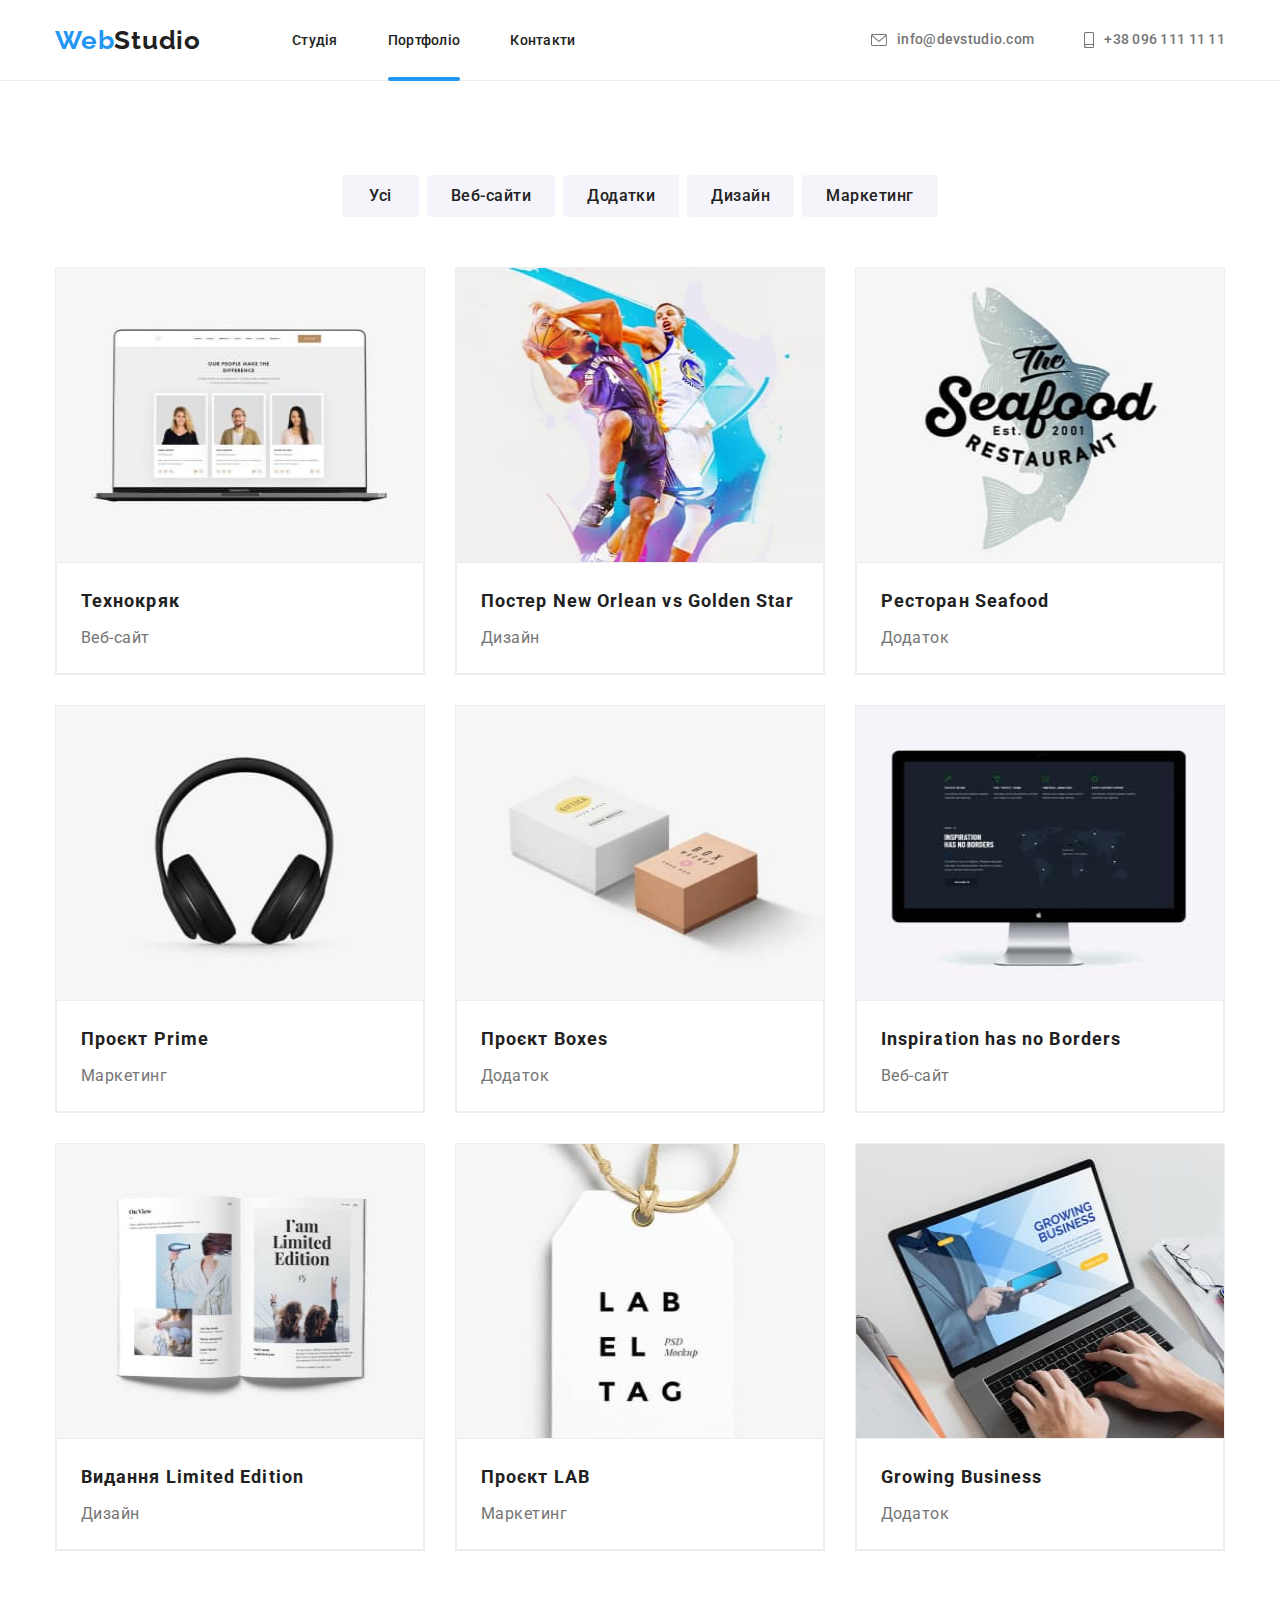
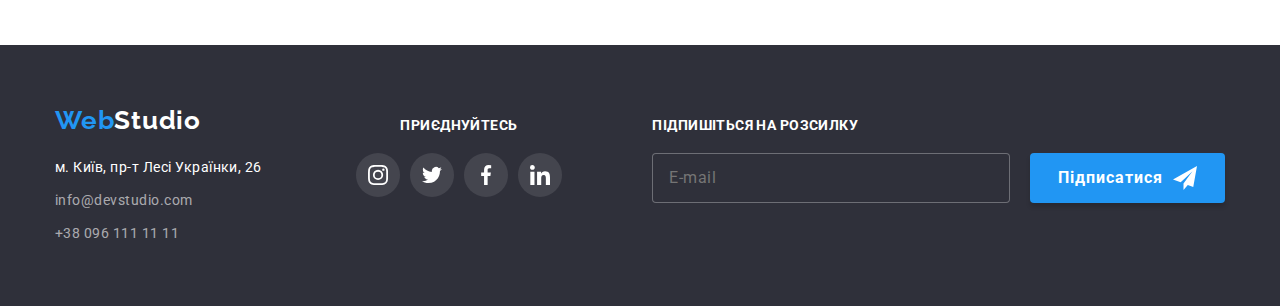
==== commit a068ee5d: "3" ====
--- a/portfolio.html
+++ b/portfolio.html
@@ -101,7 +101,8 @@
                       srcset="./images/tehnokriak-dt.jpg 1x, ./images/tehnokriak-dt@2x.jpg 2x"
                       media="(min-width:1200px)"
                     />
-                    <img src="./images/tehnokriak-mobile.jpg" alt="Веб-сайт Технокряк" />
+                    <img src="./images/tehnokriak-mobile.jpg" alt="Веб-сайт Технокряк" width: "370"
+                    />
                   </picture>
 
                   <p class="galary__descriotion">
@@ -371,7 +372,7 @@
                 </div>
               </a>
             </li>
-            <li class="list-item">
+            <li class="galary__item">
               <a class="galary__link" href="#" target="_blank" rel="noopener noreferrer">
                 <div class="galary-card">
                   <picture>
--- a/css/main.min.css
+++ b/css/main.min.css
@@ -1 +1 @@
-/*! modern-normalize v1.1.0 | MIT License | https://github.com/sindresorhus/modern-normalize */*,::before,::after{-webkit-box-sizing:border-box;box-sizing:border-box}html{line-height:1.15;-webkit-text-size-adjust:100%;-moz-tab-size:4;-o-tab-size:4;tab-size:4}body{margin:0;font-family:system-ui,-apple-system,"Segoe UI",Roboto,Helvetica,Arial,sans-serif,"Apple Color Emoji","Segoe UI Emoji"}hr{height:0;color:inherit}abbr[title]{-webkit-text-decoration:underline dotted;text-decoration:underline dotted}b,strong{font-weight:bolder}code,kbd,samp,pre{font-family:ui-monospace,SFMono-Regular,Consolas,"Liberation Mono",Menlo,monospace;font-size:1em}small{font-size:80%}sub,sup{font-size:75%;line-height:0;position:relative;vertical-align:baseline}sub{bottom:-0.25em}sup{top:-0.5em}table{text-indent:0;border-color:inherit}button,input,optgroup,select,textarea{font-family:inherit;font-size:100%;line-height:1.15;margin:0}button,select{text-transform:none}button,[type=button],[type=reset],[type=submit]{-webkit-appearance:button;-moz-appearance:button;appearance:button}::-moz-focus-inner{border-style:none;padding:0}:-moz-focusring{outline:1px dotted ButtonText}:-moz-ui-invalid{box-shadow:none}legend{padding:0}progress{vertical-align:baseline}::-webkit-inner-spin-button,::-webkit-outer-spin-button{height:auto}[type=search]{-webkit-appearance:textfield;-moz-appearance:textfield;appearance:textfield;outline-offset:-2px}::-webkit-search-decoration{-webkit-appearance:none;appearance:none}::-webkit-file-upload-button{-webkit-appearance:button;appearance:button;font:inherit}summary{display:list-item}:root{--c-primery: #212121;--title-text-color: #757575;--c-accent: #2196f3;--c-placeholder: rgba(117, 117, 117, 0.5);--white-color: #ffffff;--background-color: #2f303a;--background-color-btn: #f5f4fa;--footer-link: rgba(255, 255, 255, 0.6);--bg-section: #ffffff;--bg-hero: #c4c4c4;--bg-works-desk: rgba(47, 48, 58, 0.8);--bg-partners: #afb1b8;--bg-social: rgba(255, 255, 255, 0.1);--bg-accent: #2196f3;--bg-btn: #188ce8;--bg-team: #f5f4fa;--bg-works: #f5f5f5;--border-hed: #ececec;--border-col: #eeeeee;--bg-galary-desc: rgba(33, 150, 243, 0.9)}body{font-family:"Roboto",sans-serif;letter-spacing:.03em;margin:0 auto;color:var(--c-primery)}h1{margin:0 0}h2{margin:0 0}h3{margin:0 0}h4{margin:0 0}h5{margin:0 0}h6{margin:0 0}p{margin:0 0}ul{margin:0 0}img{display:block;max-width:100%;height:auto}.hide{display:none}.conteiner{max-width:480px;margin:0 auto;padding:0 15px}@media screen and (min-width: 768px){.conteiner{max-width:768px;margin:0 auto;padding:0 15px}}@media screen and (min-width: 1200px){.conteiner{max-width:1200px;margin:0 auto;padding:0 15px}}.logo{display:-webkit-box;display:-ms-flexbox;display:flex;font-family:"Raleway",sans-serif;font-weight:700;font-size:26px;line-height:1.19;letter-spacing:.03em;color:var(--c-accent);text-decoration:none;outline:rgba(0,0,0,0)}@media screen and (max-width: 1199px){.logo{-webkit-box-pack:center;-ms-flex-pack:center;justify-content:center;padding:16px 0;font-size:24px;line-height:1.6666}}.list{display:-webkit-box;display:-ms-flexbox;display:flex;-webkit-box-pack:center;-ms-flex-pack:center;justify-content:center;-ms-flex-wrap:wrap;flex-wrap:wrap;padding-left:0;list-style:none}@media screen and (min-width: 768px){.list{display:-webkit-box;display:-ms-flexbox;display:flex}}@media screen and (max-width: 767px){.list{-webkit-box-pack:start;-ms-flex-pack:start;justify-content:start}}@media screen and (min-width: 1200px){.list .list{display:-webkit-box;display:-ms-flexbox;display:flex}}.section{padding:60px 0}@media screen and (min-width: 768px){.section{padding:60px 0}}@media screen and (min-width: 1200px){.section{padding:94px 0}}.title{text-align:center;font-weight:700;font-size:36px;line-height:1.17}.social{display:-webkit-box;display:-ms-flexbox;display:flex;-webkit-box-align:center;-ms-flex-align:center;align-items:center;-webkit-box-pack:center;-ms-flex-pack:center;justify-content:center;-ms-flex-wrap:wrap;flex-wrap:wrap;gap:10px;margin-top:16px}.header{border-bottom:1px solid var(--border-hed)}.header__conteiner{display:-webkit-box;display:-ms-flexbox;display:flex}.header__logo{color:var(--c-primery)}.navigation{display:-webkit-box;display:-ms-flexbox;display:flex;-webkit-box-align:center;-ms-flex-align:center;align-items:center}.navigation__list{-ms-flex-wrap:nowrap;flex-wrap:nowrap;margin-left:91px;gap:50px}@media screen and (max-width: 1199px){.navigation__list{margin-left:87px}}.navigation__item--current{position:relative}.navigation__item--current:visited{color:var(--c-accent)}.navigation__link{display:-webkit-box;display:-ms-flexbox;display:flex;display:block;-webkit-box-align:center;-ms-flex-align:center;align-items:center;padding-top:32px;padding-bottom:32px;font-weight:500;font-size:14px;line-height:1.1428;letter-spacing:.02em;color:inherit;text-decoration:none}.navigation__link:hover{color:var(--bg-accent);outline:rgba(0,0,0,0)}.navigation__link:focus{color:var(--bg-accent);outline:rgba(0,0,0,0)}.navigation__link--current::after{position:absolute;bottom:0;left:0;content:"";display:block;background-color:var(--bg-accent);height:4px;width:100%;border-radius:2px;margin-bottom:-1px}@media screen and (max-width: 1199px){.navigation__link--current::after{margin-bottom:-2px}}.navigation__link--current:visited{color:var(--c-accent)}.contacts{display:-webkit-box;display:-ms-flexbox;display:flex;-webkit-box-align:center;-ms-flex-align:center;align-items:center;-webkit-box-pack:start;-ms-flex-pack:start;justify-content:start;margin-left:auto;gap:50px}@media screen and (max-width: 1199px){.contacts{margin-left:auto;width:142px;padding:21px 0;gap:10px}}.contacts__item{-webkit-box-align:center;-ms-flex-align:center;align-items:center}.contacts__icon{margin-right:10px;fill:currentColor}@media screen and (max-width: 1199px){.contacts__icon{margin-right:8px}}.list__link{font-size:14px;line-height:1.71;color:var(--footer-link);text-decoration:none;-webkit-transition:250ms cubic-bezier(0.4, 0, 0.2, 1);transition:250ms cubic-bezier(0.4, 0, 0.2, 1)}.list__link:hover{color:var(--bg-accent);outline:rgba(0,0,0,0)}.list__link:focus{color:var(--bg-accent);outline:rgba(0,0,0,0)}.contacts__link{display:-webkit-box;display:-ms-flexbox;display:flex;-webkit-box-align:center;-ms-flex-align:center;align-items:center;text-decoration:none;font-weight:500;font-size:14px;line-height:1.14;letter-spacing:.02em;color:var(--title-text-color)}@media screen and (min-width: 1200px){.contacts__link{padding-top:32px;padding-bottom:32px}}@media screen and (max-width: 1199px){.contacts__link{font-size:12px;line-height:1.1428}}@media screen and (max-width: 767px){.navigation__list,.contacts{display:none}}.hero{background-color:var(--bg-hero)}.hero__conteiner{background-image:url(../images/overlays.webp),url(../images/hero-dt.jpg);background-repeat:no-repeat;background-position:center;background-size:cover;color:var(--white-color);padding-top:200px;padding-bottom:200px}@media screen and (max-width: 1199px){.hero__conteiner{background-image:url(../images/overlays.webp),url(../images/hero-tablet.jpg);max-width:768px;padding-top:118px;padding-bottom:118px}}@media screen and (max-width: 767px){.hero__conteiner{background-image:url(../images/overlays.webp),url(../images/hero-mobile.jpg);max-width:480px;padding-top:118px;padding-bottom:118px}}.hero__conteiner{max-width:1600px}.hero__title{max-width:696px;margin:0 auto 30px auto;font-weight:900;font-size:44px;line-height:1.36;letter-spacing:.06em;text-align:center;text-transform:uppercase}@media screen and (max-width: 1199px){.hero__title{max-width:360px;font-size:26px;line-height:1.6153}}.hero__button{display:block;margin-left:auto;margin-right:auto;padding:10px 32px;font-weight:700;font-size:16px;line-height:1.88;letter-spacing:.06em;color:var(--white-color);background-color:var(--bg-accent);border-radius:4px;border-color:rgba(0,0,0,0);border:none;cursor:pointer}@media screen and (max-width: 1199px){.hero__button{padding:10px 24px}}@media screen and (min-width: 1200px){.features__section{padding-bottom:0}}.features__title{margin-bottom:50px;display:none}.features__list{display:-webkit-box;display:-ms-flexbox;display:flex;-ms-flex-wrap:wrap;flex-wrap:wrap;width:auto;gap:30px}.features__subject{text-align:center;font-weight:700;font-size:14px;line-height:1.1428;margin-bottom:10px;text-transform:uppercase}.features__subject::before{display:block;content:"";background-color:var(--background-color-btn);background-repeat:no-repeat;background-position:center;max-width:450px;height:120px;margin-bottom:30px}@media screen and (min-width: 768px){.features__subject{text-align:start}.features__subject::before{width:354px;height:120px}}@media screen and (min-width: 1200px){.features__subject{text-align:start}.features__subject::before{width:270px;height:120px}}.features__subject--antenna::before{background-image:url(../images/icons/antenna.svg)}.features__subject--clock::before{background-image:url(../images/icons/clock.svg)}.features__subject--diagram::before{background-image:url(../images/icons/diagram.svg)}.features__subject--astronaut::before{background-image:url(../images/icons/astronaut.svg)}.features__text{width:auto;font-size:14px;line-height:1.7142;color:var(--title-text-color)}@media screen and (min-width: 768px){.features__text{max-width:354px;font-size:14px;line-height:1.7142;color:var(--title-text-color)}}@media screen and (min-width: 1200px){.features__text{max-width:270px;font-size:14px;line-height:1.7142;color:var(--title-text-color)}}@media screen and (max-width: 1199px){.works{display:none}}.works__title{margin-bottom:50px}.works__list-item{position:relative}.works__list-item:not(:last-child){margin-right:30px}.works__desc{position:absolute;width:100%;bottom:0;font-weight:700;font-size:14px;line-height:1.1428;text-align:center;color:var(--white-color);background:var(--bg-works-desk);padding:27px 10px;text-transform:uppercase;overflow:auto}.team{background-color:var(--bg-team)}.team__title{margin-bottom:50px}.team__list{gap:30px}@media screen and (max-width: 767px){.team__list{display:-webkit-box;display:-ms-flexbox;display:flex;-webkit-box-orient:vertical;-webkit-box-direction:normal;-ms-flex-direction:column;flex-direction:column}}.team__item{background:var(--bg-section);-webkit-box-shadow:0px 1px 3px rgba(0,0,0,.12),0px 1px 1px rgba(0,0,0,.14),0px 2px 1px rgba(0,0,0,.2);box-shadow:0px 1px 3px rgba(0,0,0,.12),0px 1px 1px rgba(0,0,0,.14),0px 2px 1px rgba(0,0,0,.2);border-radius:0px 0px 4px 4px;max-width:auto;max-height:auto}@media screen and (min-width: 768px)and (max-width: 1199px){.team__item{width:calc(50% - 15px)}}@media screen and (min-width: 1200px){.team__item{width:calc((100% - 90px)/4)}}@media screen and (min-width: 768px)and (max-width: 1199px){.team img{width:354px;height:374px}}@media screen and (max-width: 767px){.team img{width:auto}}.team__desc{padding-top:30px;padding-bottom:30px;text-align:center}.team__subject{margin-bottom:10px;font-weight:500;font-size:16px;line-height:1.19}.team__experience{font-size:16px;line-height:1.19;color:var(--title-text-color)}.social__link{display:-webkit-box;display:-ms-flexbox;display:flex;-webkit-box-align:center;-ms-flex-align:center;align-items:center;-webkit-box-pack:center;-ms-flex-pack:center;justify-content:center;fill:#afb1b8;width:44px;height:44px;border-radius:50%;-webkit-transition:250ms cubic-bezier(0.4, 0, 0.2, 1);transition:250ms cubic-bezier(0.4, 0, 0.2, 1)}.social__link:hover{fill:var(--white-color);background-color:var(--bg-accent);outline:rgba(0,0,0,0)}.social__link:focus{fill:var(--white-color);background-color:var(--bg-accent);outline:rgba(0,0,0,0)}.partners__title{margin-bottom:50px}.partners__list{gap:30px}@media screen and (max-width: 767px){.partners__list{display:-webkit-box;display:-ms-flexbox;display:flex;-ms-flex-wrap:wrap;flex-wrap:wrap;gap:30px}}.partner__item{fill:var(--bg-partners)}@media screen and (max-width: 767px){.partner__item{width:calc(50% - 15px)}}@media screen and (min-width: 768px){.partner__item{width:calc((100% - 60px)/3)}}@media screen and (min-width: 1200px){.partner__item{width:calc((100% - 150px)/6)}}.partner__link{display:-webkit-box;display:-ms-flexbox;display:flex;-webkit-box-align:center;-ms-flex-align:center;align-items:center;-webkit-box-pack:center;-ms-flex-pack:center;justify-content:center;width:auto;height:92px;padding:13px 10px;border:1px solid var(--bg-partners);border-radius:4px;-webkit-transition:250ms cubic-bezier(0.4, 0, 0.2, 1);transition:250ms cubic-bezier(0.4, 0, 0.2, 1)}.partner__link:hover{fill:var(--c-accent);border-color:var(--bg-accent);outline:rgba(0,0,0,0)}.partner__link:focus{fill:var(--c-accent);border-color:var(--bg-accent);outline:rgba(0,0,0,0)}@media screen and (min-width: 1200px){.partner__link{width:auto;height:92px}}.partner__icon{width:106px;height:60px;fill:inherit}.footer{background-color:var(--background-color)}.footer__conteiner{display:-webkit-box;display:-ms-flexbox;display:flex;-ms-flex-wrap:wrap;flex-wrap:wrap;padding-top:60px;padding-bottom:60px}@media screen and (max-width: 768px){.footer__conteiner{gap:60px}}@media screen and (min-width: 768px)and (max-width: 1199px){.footer__conteiner{-webkit-box-pack:justify;-ms-flex-pack:justify;justify-content:space-between;padding:60px 89px 60px 76px;gap:60px}}@media screen and (max-width: 767px){.footer__conteiner,.form{-webkit-box-orient:vertical;-webkit-box-direction:normal;-ms-flex-direction:column;flex-direction:column;-webkit-box-align:center;-ms-flex-align:center;align-items:center;max-width:480px}}.footer__address{display:block;width:100%;width:231px}@media screen and (max-width: 767px){.footer__address{width:100%;text-align:center}}@media screen and (min-width: 768px)and (max-width: 1199px){.footer__address{text-align:center}}.footer__logo{color:var(--white-color)}.address{width:auto;margin-top:20px}.address__list{width:100%;padding-left:0;list-style:none;font-style:normal}.address__item:not(:last-child){margin-bottom:9px}.address__link{color:var(--white-color);text-decoration:none;-webkit-transition:250ms cubic-bezier(0.4, 0, 0.2, 1);transition:250ms cubic-bezier(0.4, 0, 0.2, 1)}.footer-social{text-align:center;padding-top:12px}@media screen and (min-width: 1200px){.footer-social{margin-left:70px}}.social__item--boder{border:none;border-radius:50%;background:var(--bg-social)}.social__link--white{fill:var(--white-color)}.social__text{margin-bottom:20px;font-weight:700;font-size:14px;line-height:1.1428;letter-spacing:.03em;text-transform:uppercase;color:var(--white-color)}.footer__title{margin-bottom:20px;font-weight:700;font-size:14px;line-height:1.1428;letter-spacing:.03em;text-transform:uppercase;color:var(--white-color)}@media screen and (max-width: 1199px){.footer__title{text-align:center}}.footer-input{padding-top:12px}@media screen and (max-width: 767px){.footer-input{width:100%}}@media screen and (min-width: 768px)and (max-width: 1199px){.footer-input{width:318px;margin-left:auto;margin-right:auto}}@media screen and (min-width: 1200px){.footer-input{margin-left:auto}}.form{display:-webkit-box;display:-ms-flexbox;display:flex;gap:12px}@media screen and (min-width: 768px)and (max-width: 1199px){.form{-webkit-box-orient:vertical;-webkit-box-direction:normal;-ms-flex-direction:column;flex-direction:column;max-width:318px}}@media screen and (max-width: 1999px){.form{gap:20px}}@media screen and (max-width: 1199px){.label__email{width:100%}}.footer__email{width:100%;font-size:16px;line-height:1.25;letter-spacing:.03em;color:var(--footer-link);max-height:50px;padding:15px 16px;background:#2f303a;border:1px solid rgba(255,255,255,.3);border-radius:4px;-webkit-transition:250ms cubic-bezier(0.4, 0, 0.2, 1);transition:250ms cubic-bezier(0.4, 0, 0.2, 1);outline:rgba(0,0,0,0)}@media screen and (min-width: 768px)and (max-width: 1199px){.footer__email{max-width:318px}}@media screen and (min-width: 1200px){.footer__email{width:358px}}.footer__email:hover{border:1px solid #2196f3}.footer__button{display:-webkit-box;display:-ms-flexbox;display:flex;-webkit-box-align:center;-ms-flex-align:center;align-items:center;max-width:200px;margin:0 auto;padding:10px 28px;font-weight:700;font-size:16px;line-height:1.875;letter-spacing:.06em;color:var(--white-color);background:var(--c-accent);-webkit-box-shadow:0px 4px 4px rgba(0,0,0,.15);box-shadow:0px 4px 4px rgba(0,0,0,.15);border-radius:4px;border:none;cursor:pointer}.icon__send{margin-left:10px}.galary{padding:94px 0}.galary__title{display:none}.galary-button{gap:8px;margin-bottom:50px}@media screen and (max-width: 1199px){.galary-button{gap:8px;margin-bottom:30px}}@media screen and (max-width: 767px){.galary-button{gap:15px 8px;margin-bottom:40px}}.button{display:block;font-weight:500;font-size:16px;line-height:1.625;letter-spacing:.03em;color:var(--c-primery);background-color:var(--bg-team);cursor:pointer;-webkit-transition:250ms cubic-bezier(0.4, 0, 0.2, 1);transition:250ms cubic-bezier(0.4, 0, 0.2, 1)}.button:hover{color:var(--white-color);background-color:var(--bg-accent);-webkit-box-shadow:0px 3px 1px rgba(0,0,0,.1),0px 1px 2px rgba(0,0,0,.08),0px 2px 2px rgba(0,0,0,.12);box-shadow:0px 3px 1px rgba(0,0,0,.1),0px 1px 2px rgba(0,0,0,.08),0px 2px 2px rgba(0,0,0,.12);border-radius:4px;outline:rgba(0,0,0,0)}.button:focus{color:var(--white-color);background-color:var(--bg-accent);-webkit-box-shadow:0px 3px 1px rgba(0,0,0,.1),0px 1px 2px rgba(0,0,0,.08),0px 2px 2px rgba(0,0,0,.12);box-shadow:0px 3px 1px rgba(0,0,0,.1),0px 1px 2px rgba(0,0,0,.08),0px 2px 2px rgba(0,0,0,.12);border-radius:4px;outline:rgba(0,0,0,0)}.galary__button{padding:6px 22px;border-color:rgba(0,0,0,0);border-radius:4px}@media screen and (min-width: 768px){.galary__button{-webkit-box-pack:start;-ms-flex-pack:start;justify-content:start}}.galary__button--general{padding:6px 25px}.galary-list{display:-webkit-box;display:-ms-flexbox;display:flex;padding-left:0;-ms-flex-wrap:wrap;flex-wrap:wrap;list-style:none;gap:30px}.galary__item{max-width:370px;border:1px solid #eee}@media screen and (max-width: 1199px){.galary__item{width:calc((100% - 30px)/2)}}@media screen and (max-width: 767px){.galary__item{width:100%}}.galary__link{display:block;-webkit-transition:250ms cubic-bezier(0.4, 0, 0.2, 1);transition:250ms cubic-bezier(0.4, 0, 0.2, 1);font-family:"Roboto",sans-serif;letter-spacing:.03em;margin:0 auto;color:var(--c-primery);text-decoration:none}.galary__link:hover{-webkit-box-shadow:0px 1px 1px rgba(0,0,0,.12),0px 4px 4px rgba(0,0,0,.06),1px 4px 6px rgba(0,0,0,.16);box-shadow:0px 1px 1px rgba(0,0,0,.12),0px 4px 4px rgba(0,0,0,.06),1px 4px 6px rgba(0,0,0,.16);outline:rgba(0,0,0,0)}.galary__link:hover .galary__descriotion{-webkit-transform:translateY(0);transform:translateY(0)}.galary__link:focus{-webkit-box-shadow:0px 1px 1px rgba(0,0,0,.12),0px 4px 4px rgba(0,0,0,.06),1px 4px 6px rgba(0,0,0,.16);box-shadow:0px 1px 1px rgba(0,0,0,.12),0px 4px 4px rgba(0,0,0,.06),1px 4px 6px rgba(0,0,0,.16);outline:rgba(0,0,0,0)}.galary__link:focus .galary__descriotion{-webkit-transform:translateY(0);transform:translateY(0)}.galary-card{position:relative;overflow:hidden}.galary__descriotion{position:absolute;background-color:var(--bg-galary-desc);top:0;left:0;width:100%;height:100%;font-size:18px;line-height:1.5555;letter-spacing:.03em;-webkit-transform:translateY(100%);transform:translateY(100%);overflow:auto;-webkit-transition:250ms cubic-bezier(0.4, 0, 0.2, 1);transition:250ms cubic-bezier(0.4, 0, 0.2, 1);color:var(--white-color);padding:63px 24px}.galary-desc{padding:20px 24px;border:1px solid var(--border-col)}.galary-desc__title{font-weight:700;font-size:18px;line-height:2;letter-spacing:.06em}.galary-desk__text{margin-top:4px;font-size:16px;line-height:1.88;color:var(--title-text-color)}.backdrop{position:fixed;width:100%;height:100%;top:0;left:0;background:rgba(0,0,0,.2);opacity:1;-webkit-transition:250ms cubic-bezier(0.4, 0, 0.2, 1);transition:250ms cubic-bezier(0.4, 0, 0.2, 1)}.backdrop.is-hidden{visibility:hidden;opacity:0;pointer-events:none}.backdrop.is-hidden .modal{-webkit-transform:translate(-50%, -50%) scale(0.9);transform:translate(-50%, -50%) scale(0.9)}.modal{position:absolute;top:50%;left:50%;width:528px;height:581px;padding:40px;background-color:var(--bg-section);-webkit-transform:translate(-50%, -50%) scale(1);transform:translate(-50%, -50%) scale(1);-webkit-transition:-webkit-transform 250ms cubic-bezier(0.4, 0, 0.2, 1);transition:-webkit-transform 250ms cubic-bezier(0.4, 0, 0.2, 1);transition:transform 250ms cubic-bezier(0.4, 0, 0.2, 1);transition:transform 250ms cubic-bezier(0.4, 0, 0.2, 1), -webkit-transform 250ms cubic-bezier(0.4, 0, 0.2, 1)}@media screen and (max-width: 1199px){.modal{width:450px;height:609px}}@media screen and (max-width: 480px){.modal{width:auto;height:auto}}.modal__button--close{position:absolute;right:8px;top:8px;display:-webkit-box;display:-ms-flexbox;display:flex;-webkit-box-align:center;-ms-flex-align:center;align-items:center;-webkit-box-pack:center;-ms-flex-pack:center;justify-content:center;width:30px;height:30px;border-radius:50%;cursor:pointer;background-color:var(--bg-section);border:1px solid rgba(0,0,0,.1);-webkit-transition:250ms cubic-bezier(0.4, 0, 0.2, 1);transition:250ms cubic-bezier(0.4, 0, 0.2, 1);outline:rgba(0,0,0,0)}.modal__button--close:hover{fill:var(--c-accent)}.modal__button--close:focus{fill:var(--c-accent)}.modal-form{width:auto}.modal-form__title{width:auto;text-align:center;font-weight:700;font-size:20px;line-height:1.15;margin-bottom:12px;letter-spacing:.03em;color:var(--c-primery)}@media screen and (max-width: 1199px){.modal-form__title{font-size:20px;line-height:1.5}}.form-row-input{display:block;width:100%}.modal-form__text{display:block;width:100%;width:100%;height:120px;padding:12px 16px;margin-bottom:20px;border:1px solid rgba(33,33,33,.2);border-radius:4px;resize:none;outline:rgba(0,0,0,0);-webkit-transition:border 250ms cubic-bezier(0.4, 0, 0.2, 1);transition:border 250ms cubic-bezier(0.4, 0, 0.2, 1)}.modal-form__text::-webkit-input-placeholder{font-size:12px;line-height:1.1666;letter-spacing:.01em;color:var(--c-placeholder)}.modal-form__text::-moz-placeholder{font-size:12px;line-height:1.1666;letter-spacing:.01em;color:var(--c-placeholder)}.modal-form__text:-ms-input-placeholder{font-size:12px;line-height:1.1666;letter-spacing:.01em;color:var(--c-placeholder)}.modal-form__text::-ms-input-placeholder{font-size:12px;line-height:1.1666;letter-spacing:.01em;color:var(--c-placeholder)}.modal-form__text::placeholder{font-size:12px;line-height:1.1666;letter-spacing:.01em;color:var(--c-placeholder)}@media screen and (max-width: 1199px){.modal-form__text::-webkit-input-placeholder{font-size:14px;line-height:1.1428}.modal-form__text::-moz-placeholder{font-size:14px;line-height:1.1428}.modal-form__text:-ms-input-placeholder{font-size:14px;line-height:1.1428}.modal-form__text::-ms-input-placeholder{font-size:14px;line-height:1.1428}.modal-form__text::placeholder{font-size:14px;line-height:1.1428}}.modal-form__text:focus{border:1px solid var(--c-accent)}.form-row{margin-bottom:10px}.form-row__title{display:block;margin-bottom:4px;font-size:12px;line-height:1.1666;letter-spacing:.01em;color:var(--title-text-color)}.form-row__item{position:relative}.form-row__input{width:100%;height:40px;border:1px solid rgba(33,33,33,.2);border-radius:4px;padding:12px 12px 12px 42px;-webkit-transition:250ms cubic-bezier(0.4, 0, 0.2, 1);transition:250ms cubic-bezier(0.4, 0, 0.2, 1);outline:rgba(0,0,0,0)}.form-row__input:focus{border:1px solid var(--c-accent)}.form-row__input:focus+svg{fill:var(--c-accent);-webkit-transition:250ms cubic-bezier(0.4, 0, 0.2, 1);transition:250ms cubic-bezier(0.4, 0, 0.2, 1)}.form-row__icon{fill:var(--c-primery);position:absolute;top:50%;left:12px;-webkit-transform:translateY(-50%);transform:translateY(-50%)}.modal-check{margin-bottom:30px}.modal-check__input{position:absolute;opacity:0}.modal-check__input:checked+.modal-check__label::before{background-color:var(--bg-accent);background-image:url(../images/icons/Vector.svg);background-repeat:no-repeat;background-position:center}.modal-check__label{display:-webkit-box;display:-ms-flexbox;display:flex;-webkit-box-align:center;-ms-flex-align:center;align-items:center;-webkit-box-pack:center;-ms-flex-pack:center;justify-content:center;font-size:14px;line-height:1.7142;letter-spacing:.03em;color:var(--title-text-color)}@media screen and (max-width: 1199px){.modal-check__label{font-size:12px;line-height:1.1666}}.modal-check__label::before{display:-webkit-box;display:-ms-flexbox;display:flex;margin-right:7px;content:"";background-image:url(../images/icons/Vector.svg);background-repeat:no-repeat;background-position:center;background-size:contain;width:16px;height:15px;border:1px solid rgba(33,33,33,.2);border-radius:2px;-webkit-transition:250ms cubic-bezier(0.4, 0, 0.2, 1),background-image 250ms cubic-bezier(0.4, 0, 0.2, 1);transition:250ms cubic-bezier(0.4, 0, 0.2, 1),background-image 250ms cubic-bezier(0.4, 0, 0.2, 1)}.modal-check__link{margin-left:7px;font-size:14px;line-height:1.7142;-webkit-text-decoration-line:underline;text-decoration-line:underline;color:var(--c-accent)}@media screen and (max-width: 1199px){.modal-check__link{font-size:12px;line-height:1.1666}}.modal__button-send{display:block;margin-left:auto;margin-right:auto;padding:10px 52px;border-color:rgba(0,0,0,0);border-radius:4px;outline:rgba(0,0,0,0);font-weight:700;font-size:16px;line-height:1.88;letter-spacing:.06em;color:var(--white-color);background-color:var(--bg-btn);-webkit-box-shadow:0px 4px 4px rgba(0,0,0,.15);box-shadow:0px 4px 4px rgba(0,0,0,.15);cursor:pointer}/*# sourceMappingURL=main.min.css.map */+/*! modern-normalize v1.1.0 | MIT License | https://github.com/sindresorhus/modern-normalize */*,::before,::after{-webkit-box-sizing:border-box;box-sizing:border-box}html{line-height:1.15;-webkit-text-size-adjust:100%;-moz-tab-size:4;-o-tab-size:4;tab-size:4}body{margin:0;font-family:system-ui,-apple-system,"Segoe UI",Roboto,Helvetica,Arial,sans-serif,"Apple Color Emoji","Segoe UI Emoji"}hr{height:0;color:inherit}abbr[title]{-webkit-text-decoration:underline dotted;text-decoration:underline dotted}b,strong{font-weight:bolder}code,kbd,samp,pre{font-family:ui-monospace,SFMono-Regular,Consolas,"Liberation Mono",Menlo,monospace;font-size:1em}small{font-size:80%}sub,sup{font-size:75%;line-height:0;position:relative;vertical-align:baseline}sub{bottom:-0.25em}sup{top:-0.5em}table{text-indent:0;border-color:inherit}button,input,optgroup,select,textarea{font-family:inherit;font-size:100%;line-height:1.15;margin:0}button,select{text-transform:none}button,[type=button],[type=reset],[type=submit]{-webkit-appearance:button;-moz-appearance:button;appearance:button}::-moz-focus-inner{border-style:none;padding:0}:-moz-focusring{outline:1px dotted ButtonText}:-moz-ui-invalid{box-shadow:none}legend{padding:0}progress{vertical-align:baseline}::-webkit-inner-spin-button,::-webkit-outer-spin-button{height:auto}[type=search]{-webkit-appearance:textfield;-moz-appearance:textfield;appearance:textfield;outline-offset:-2px}::-webkit-search-decoration{-webkit-appearance:none;appearance:none}::-webkit-file-upload-button{-webkit-appearance:button;appearance:button;font:inherit}summary{display:list-item}:root{--c-primery: #212121;--title-text-color: #757575;--c-accent: #2196f3;--c-placeholder: rgba(117, 117, 117, 0.5);--white-color: #ffffff;--background-color: #2f303a;--background-color-btn: #f5f4fa;--footer-link: rgba(255, 255, 255, 0.6);--bg-section: #ffffff;--bg-hero: #c4c4c4;--bg-works-desk: rgba(47, 48, 58, 0.8);--bg-partners: #afb1b8;--bg-social: rgba(255, 255, 255, 0.1);--bg-accent: #2196f3;--bg-btn: #188ce8;--bg-team: #f5f4fa;--bg-works: #f5f5f5;--border-hed: #ececec;--border-col: #eeeeee;--bg-galary-desc: rgba(33, 150, 243, 0.9)}body{font-family:"Roboto",sans-serif;letter-spacing:.03em;margin:0 auto;color:var(--c-primery)}h1{margin:0 0}h2{margin:0 0}h3{margin:0 0}h4{margin:0 0}h5{margin:0 0}h6{margin:0 0}p{margin:0 0}ul{margin:0 0}img{display:block;max-width:100%;height:auto}.hide{display:none}.conteiner{max-width:480px;margin:0 auto;padding:0 15px}@media screen and (min-width: 768px){.conteiner{max-width:768px;margin:0 auto;padding:0 15px}}@media screen and (min-width: 1200px){.conteiner{max-width:1200px;margin:0 auto;padding:0 15px}}.logo{display:-webkit-box;display:-ms-flexbox;display:flex;font-family:"Raleway",sans-serif;font-weight:700;font-size:26px;line-height:1.19;letter-spacing:.03em;color:var(--c-accent);text-decoration:none;outline:rgba(0,0,0,0)}@media screen and (max-width: 1199px){.logo{-webkit-box-pack:center;-ms-flex-pack:center;justify-content:center;padding:16px 0;font-size:24px;line-height:1.6666}}.list{display:-webkit-box;display:-ms-flexbox;display:flex;-webkit-box-pack:center;-ms-flex-pack:center;justify-content:center;-ms-flex-wrap:wrap;flex-wrap:wrap;padding-left:0;list-style:none}@media screen and (min-width: 768px){.list{display:-webkit-box;display:-ms-flexbox;display:flex}}@media screen and (max-width: 767px){.list{-webkit-box-pack:start;-ms-flex-pack:start;justify-content:start}}@media screen and (min-width: 1200px){.list .list{display:-webkit-box;display:-ms-flexbox;display:flex}}.section{padding:60px 0}@media screen and (min-width: 768px){.section{padding:60px 0}}@media screen and (min-width: 1200px){.section{padding:94px 0}}.title{text-align:center;font-weight:700;font-size:36px;line-height:1.17}.social{display:-webkit-box;display:-ms-flexbox;display:flex;-webkit-box-align:center;-ms-flex-align:center;align-items:center;-webkit-box-pack:center;-ms-flex-pack:center;justify-content:center;-ms-flex-wrap:wrap;flex-wrap:wrap;gap:10px;margin-top:16px}.header{border-bottom:1px solid var(--border-hed)}.header__conteiner{display:-webkit-box;display:-ms-flexbox;display:flex}.header__logo{color:var(--c-primery)}.navigation{display:-webkit-box;display:-ms-flexbox;display:flex;-webkit-box-align:center;-ms-flex-align:center;align-items:center}.navigation__list{-ms-flex-wrap:nowrap;flex-wrap:nowrap;margin-left:91px;gap:50px}@media screen and (max-width: 1199px){.navigation__list{margin-left:87px}}.navigation__item--current{position:relative}.navigation__item--current:visited{color:var(--c-accent)}.navigation__link{display:-webkit-box;display:-ms-flexbox;display:flex;display:block;-webkit-box-align:center;-ms-flex-align:center;align-items:center;padding-top:32px;padding-bottom:32px;font-weight:500;font-size:14px;line-height:1.1428;letter-spacing:.02em;color:inherit;text-decoration:none}.navigation__link:hover{color:var(--bg-accent);outline:rgba(0,0,0,0)}.navigation__link:focus{color:var(--bg-accent);outline:rgba(0,0,0,0)}.navigation__link--current::after{position:absolute;bottom:0;left:0;content:"";display:block;background-color:var(--bg-accent);height:4px;width:100%;border-radius:2px;margin-bottom:-1px}@media screen and (max-width: 1199px){.navigation__link--current::after{margin-bottom:-2px}}.navigation__link--current:visited{color:var(--c-accent)}.contacts{display:-webkit-box;display:-ms-flexbox;display:flex;-webkit-box-align:center;-ms-flex-align:center;align-items:center;-webkit-box-pack:start;-ms-flex-pack:start;justify-content:start;margin-left:auto;gap:50px}@media screen and (max-width: 1199px){.contacts{margin-left:auto;width:142px;padding:21px 0;gap:10px}}.contacts__item{-webkit-box-align:center;-ms-flex-align:center;align-items:center}.contacts__icon{margin-right:10px;fill:currentColor}@media screen and (max-width: 1199px){.contacts__icon{margin-right:8px}}.list__link{font-size:14px;line-height:1.71;color:var(--footer-link);text-decoration:none;-webkit-transition:250ms cubic-bezier(0.4, 0, 0.2, 1);transition:250ms cubic-bezier(0.4, 0, 0.2, 1)}.list__link:hover{color:var(--bg-accent);outline:rgba(0,0,0,0)}.list__link:focus{color:var(--bg-accent);outline:rgba(0,0,0,0)}.contacts__link{display:-webkit-box;display:-ms-flexbox;display:flex;-webkit-box-align:center;-ms-flex-align:center;align-items:center;text-decoration:none;font-weight:500;font-size:14px;line-height:1.14;letter-spacing:.02em;color:var(--title-text-color)}@media screen and (min-width: 1200px){.contacts__link{padding-top:32px;padding-bottom:32px}}@media screen and (max-width: 1199px){.contacts__link{font-size:12px;line-height:1.1428}}@media screen and (max-width: 767px){.navigation__list,.contacts{display:none}}.hero{background-color:var(--bg-hero)}.hero__conteiner{background-image:url(../images/overlays.webp),url(../images/hero-dt.jpg);background-repeat:no-repeat;background-position:center;background-size:cover;color:var(--white-color);padding-top:200px;padding-bottom:200px}@media screen and (max-width: 1199px){.hero__conteiner{background-image:url(../images/overlays.webp),url(../images/hero-tablet.jpg);max-width:768px;padding-top:118px;padding-bottom:118px}}@media screen and (max-width: 767px){.hero__conteiner{background-image:url(../images/overlays.webp),url(../images/hero-mobile.jpg);max-width:480px;padding-top:118px;padding-bottom:118px}}.hero__conteiner{max-width:1600px}.hero__title{max-width:696px;margin:0 auto 30px auto;font-weight:900;font-size:44px;line-height:1.36;letter-spacing:.06em;text-align:center;text-transform:uppercase}@media screen and (max-width: 1199px){.hero__title{max-width:360px;font-size:26px;line-height:1.6153}}.hero__button{display:block;margin-left:auto;margin-right:auto;padding:10px 32px;font-weight:700;font-size:16px;line-height:1.88;letter-spacing:.06em;color:var(--white-color);background-color:var(--bg-accent);border-radius:4px;border-color:rgba(0,0,0,0);border:none;cursor:pointer}@media screen and (max-width: 1199px){.hero__button{padding:10px 24px}}@media screen and (min-width: 1200px){.features__section{padding-bottom:0}}.features__title{margin-bottom:50px;display:none}.features__list{display:-webkit-box;display:-ms-flexbox;display:flex;-ms-flex-wrap:wrap;flex-wrap:wrap;width:auto;gap:30px}.features__subject{text-align:center;font-weight:700;font-size:14px;line-height:1.1428;margin-bottom:10px;text-transform:uppercase}.features__subject::before{display:block;content:"";background-color:var(--background-color-btn);background-repeat:no-repeat;background-position:center;max-width:450px;height:120px;margin-bottom:30px}@media screen and (min-width: 768px){.features__subject{text-align:start}.features__subject::before{width:354px;height:120px}}@media screen and (min-width: 1200px){.features__subject{text-align:start}.features__subject::before{width:270px;height:120px}}.features__subject--antenna::before{background-image:url(../images/icons/antenna.svg)}.features__subject--clock::before{background-image:url(../images/icons/clock.svg)}.features__subject--diagram::before{background-image:url(../images/icons/diagram.svg)}.features__subject--astronaut::before{background-image:url(../images/icons/astronaut.svg)}.features__text{width:auto;font-size:14px;line-height:1.7142;color:var(--title-text-color)}@media screen and (min-width: 768px){.features__text{max-width:354px;font-size:14px;line-height:1.7142;color:var(--title-text-color)}}@media screen and (min-width: 1200px){.features__text{max-width:270px;font-size:14px;line-height:1.7142;color:var(--title-text-color)}}@media screen and (max-width: 1199px){.works{display:none}}.works__title{margin-bottom:50px}.works__list-item{position:relative}.works__list-item:not(:last-child){margin-right:30px}.works__desc{position:absolute;width:100%;bottom:0;font-weight:700;font-size:14px;line-height:1.1428;text-align:center;color:var(--white-color);background:var(--bg-works-desk);padding:27px 10px;text-transform:uppercase;overflow:auto}.team{background-color:var(--bg-team)}.team__title{margin-bottom:50px}.team__list{gap:30px}@media screen and (max-width: 767px){.team__list{display:-webkit-box;display:-ms-flexbox;display:flex;-webkit-box-orient:vertical;-webkit-box-direction:normal;-ms-flex-direction:column;flex-direction:column}}.team__item{background:var(--bg-section);-webkit-box-shadow:0px 1px 3px rgba(0,0,0,.12),0px 1px 1px rgba(0,0,0,.14),0px 2px 1px rgba(0,0,0,.2);box-shadow:0px 1px 3px rgba(0,0,0,.12),0px 1px 1px rgba(0,0,0,.14),0px 2px 1px rgba(0,0,0,.2);border-radius:0px 0px 4px 4px;max-width:auto;max-height:auto}@media screen and (min-width: 768px)and (max-width: 1199px){.team__item{width:calc(50% - 15px)}}@media screen and (min-width: 1200px){.team__item{width:calc((100% - 90px)/4)}}@media screen and (min-width: 768px)and (max-width: 1199px){.team img{width:354px;height:374px}}@media screen and (max-width: 767px){.team img{width:auto}}.team__desc{padding-top:30px;padding-bottom:30px;text-align:center}.team__subject{margin-bottom:10px;font-weight:500;font-size:16px;line-height:1.19}.team__experience{font-size:16px;line-height:1.19;color:var(--title-text-color)}.social__link{display:-webkit-box;display:-ms-flexbox;display:flex;-webkit-box-align:center;-ms-flex-align:center;align-items:center;-webkit-box-pack:center;-ms-flex-pack:center;justify-content:center;fill:#afb1b8;width:44px;height:44px;border-radius:50%;-webkit-transition:250ms cubic-bezier(0.4, 0, 0.2, 1);transition:250ms cubic-bezier(0.4, 0, 0.2, 1)}.social__link:hover{fill:var(--white-color);background-color:var(--bg-accent);outline:rgba(0,0,0,0)}.social__link:focus{fill:var(--white-color);background-color:var(--bg-accent);outline:rgba(0,0,0,0)}.partners__title{margin-bottom:50px}.partners__list{gap:30px}@media screen and (max-width: 767px){.partners__list{display:-webkit-box;display:-ms-flexbox;display:flex;-ms-flex-wrap:wrap;flex-wrap:wrap;gap:30px}}.partner__item{fill:var(--bg-partners)}@media screen and (max-width: 767px){.partner__item{width:calc(50% - 15px)}}@media screen and (min-width: 768px){.partner__item{width:calc((100% - 60px)/3)}}@media screen and (min-width: 1200px){.partner__item{width:calc((100% - 150px)/6)}}.partner__link{display:-webkit-box;display:-ms-flexbox;display:flex;-webkit-box-align:center;-ms-flex-align:center;align-items:center;-webkit-box-pack:center;-ms-flex-pack:center;justify-content:center;width:auto;height:92px;padding:13px 10px;border:1px solid var(--bg-partners);border-radius:4px;-webkit-transition:250ms cubic-bezier(0.4, 0, 0.2, 1);transition:250ms cubic-bezier(0.4, 0, 0.2, 1)}.partner__link:hover{fill:var(--c-accent);border-color:var(--bg-accent);outline:rgba(0,0,0,0)}.partner__link:focus{fill:var(--c-accent);border-color:var(--bg-accent);outline:rgba(0,0,0,0)}@media screen and (min-width: 1200px){.partner__link{width:auto;height:92px}}.partner__icon{width:106px;height:60px;fill:inherit}.footer{background-color:var(--background-color)}.footer__conteiner{display:-webkit-box;display:-ms-flexbox;display:flex;-ms-flex-wrap:wrap;flex-wrap:wrap;padding-top:60px;padding-bottom:60px}@media screen and (max-width: 768px){.footer__conteiner{gap:60px}}@media screen and (min-width: 768px)and (max-width: 1199px){.footer__conteiner{-webkit-box-pack:justify;-ms-flex-pack:justify;justify-content:space-between;padding:60px 89px 60px 76px;gap:60px}}@media screen and (max-width: 767px){.footer__conteiner,.form{-webkit-box-orient:vertical;-webkit-box-direction:normal;-ms-flex-direction:column;flex-direction:column;-webkit-box-align:center;-ms-flex-align:center;align-items:center;max-width:480px}}.footer__address{display:block;width:100%;width:231px}@media screen and (max-width: 767px){.footer__address{width:100%;text-align:center}}@media screen and (min-width: 768px)and (max-width: 1199px){.footer__address{text-align:center}}.footer__logo{color:var(--white-color)}.address{width:auto;margin-top:20px}.address__list{width:100%;padding-left:0;list-style:none;font-style:normal}.address__item:not(:last-child){margin-bottom:9px}.address__link{color:var(--white-color);text-decoration:none;-webkit-transition:250ms cubic-bezier(0.4, 0, 0.2, 1);transition:250ms cubic-bezier(0.4, 0, 0.2, 1)}.footer-social{text-align:center;padding-top:12px}@media screen and (min-width: 1200px){.footer-social{margin-left:70px}}.social__item--boder{border:none;border-radius:50%;background:var(--bg-social)}.social__link--white{fill:var(--white-color)}.social__text{margin-bottom:20px;font-weight:700;font-size:14px;line-height:1.1428;letter-spacing:.03em;text-transform:uppercase;color:var(--white-color)}.footer__title{margin-bottom:20px;font-weight:700;font-size:14px;line-height:1.1428;letter-spacing:.03em;text-transform:uppercase;color:var(--white-color)}@media screen and (max-width: 1199px){.footer__title{text-align:center}}.footer-input{padding-top:12px}@media screen and (max-width: 767px){.footer-input{width:100%}}@media screen and (min-width: 768px)and (max-width: 1199px){.footer-input{width:318px;margin-left:auto;margin-right:auto}}@media screen and (min-width: 1200px){.footer-input{margin-left:auto}}.form{display:-webkit-box;display:-ms-flexbox;display:flex;gap:12px}@media screen and (min-width: 768px)and (max-width: 1199px){.form{-webkit-box-orient:vertical;-webkit-box-direction:normal;-ms-flex-direction:column;flex-direction:column;max-width:318px}}@media screen and (max-width: 1999px){.form{gap:20px}}@media screen and (max-width: 1199px){.label__email{width:100%}}.footer__email{width:100%;font-size:16px;line-height:1.25;letter-spacing:.03em;color:var(--footer-link);max-height:50px;padding:15px 16px;background:#2f303a;border:1px solid rgba(255,255,255,.3);border-radius:4px;-webkit-transition:250ms cubic-bezier(0.4, 0, 0.2, 1);transition:250ms cubic-bezier(0.4, 0, 0.2, 1);outline:rgba(0,0,0,0)}@media screen and (min-width: 768px)and (max-width: 1199px){.footer__email{max-width:318px}}@media screen and (min-width: 1200px){.footer__email{width:358px}}.footer__email:hover{border:1px solid #2196f3}.footer__button{display:-webkit-box;display:-ms-flexbox;display:flex;-webkit-box-align:center;-ms-flex-align:center;align-items:center;max-width:200px;margin:0 auto;padding:10px 28px;font-weight:700;font-size:16px;line-height:1.875;letter-spacing:.06em;color:var(--white-color);background:var(--c-accent);-webkit-box-shadow:0px 4px 4px rgba(0,0,0,.15);box-shadow:0px 4px 4px rgba(0,0,0,.15);border-radius:4px;border:none;cursor:pointer}.icon__send{margin-left:10px}.galary{padding:94px 0}.galary__title{display:none}.galary-button{gap:8px;margin-bottom:50px}@media screen and (max-width: 1199px){.galary-button{gap:8px;margin-bottom:30px}}@media screen and (max-width: 767px){.galary-button{gap:15px 8px;margin-bottom:40px}}.button{display:block;font-weight:500;font-size:16px;line-height:1.625;letter-spacing:.03em;color:var(--c-primery);background-color:var(--bg-team);cursor:pointer;-webkit-transition:250ms cubic-bezier(0.4, 0, 0.2, 1);transition:250ms cubic-bezier(0.4, 0, 0.2, 1)}.button:hover{color:var(--white-color);background-color:var(--bg-accent);-webkit-box-shadow:0px 3px 1px rgba(0,0,0,.1),0px 1px 2px rgba(0,0,0,.08),0px 2px 2px rgba(0,0,0,.12);box-shadow:0px 3px 1px rgba(0,0,0,.1),0px 1px 2px rgba(0,0,0,.08),0px 2px 2px rgba(0,0,0,.12);border-radius:4px;outline:rgba(0,0,0,0)}.button:focus{color:var(--white-color);background-color:var(--bg-accent);-webkit-box-shadow:0px 3px 1px rgba(0,0,0,.1),0px 1px 2px rgba(0,0,0,.08),0px 2px 2px rgba(0,0,0,.12);box-shadow:0px 3px 1px rgba(0,0,0,.1),0px 1px 2px rgba(0,0,0,.08),0px 2px 2px rgba(0,0,0,.12);border-radius:4px;outline:rgba(0,0,0,0)}.galary__button{padding:6px 22px;border-color:rgba(0,0,0,0);border-radius:4px}@media screen and (min-width: 768px){.galary__button{-webkit-box-pack:start;-ms-flex-pack:start;justify-content:start}}.galary__button--general{padding:6px 25px}.galary-list{display:-webkit-box;display:-ms-flexbox;display:flex;padding-left:0;-ms-flex-wrap:wrap;flex-wrap:wrap;list-style:none;gap:30px}.galary__item{width:calc((100% - 60px)/3);border:1px solid #eee}@media screen and (max-width: 1199px){.galary__item{width:calc((100% - 30px)/2)}}@media screen and (max-width: 767px){.galary__item{width:100%}}.galary__link{display:block;-webkit-transition:250ms cubic-bezier(0.4, 0, 0.2, 1);transition:250ms cubic-bezier(0.4, 0, 0.2, 1);font-family:"Roboto",sans-serif;letter-spacing:.03em;margin:0 auto;color:var(--c-primery);text-decoration:none}.galary__link:hover{-webkit-box-shadow:0px 1px 1px rgba(0,0,0,.12),0px 4px 4px rgba(0,0,0,.06),1px 4px 6px rgba(0,0,0,.16);box-shadow:0px 1px 1px rgba(0,0,0,.12),0px 4px 4px rgba(0,0,0,.06),1px 4px 6px rgba(0,0,0,.16);outline:rgba(0,0,0,0)}.galary__link:hover .galary__descriotion{-webkit-transform:translateY(0);transform:translateY(0)}.galary__link:focus{-webkit-box-shadow:0px 1px 1px rgba(0,0,0,.12),0px 4px 4px rgba(0,0,0,.06),1px 4px 6px rgba(0,0,0,.16);box-shadow:0px 1px 1px rgba(0,0,0,.12),0px 4px 4px rgba(0,0,0,.06),1px 4px 6px rgba(0,0,0,.16);outline:rgba(0,0,0,0)}.galary__link:focus .galary__descriotion{-webkit-transform:translateY(0);transform:translateY(0)}.galary-card{position:relative;overflow:hidden}@media screen and (min-width: 1200px){.galary-card img{width:370px;height:294px}}.galary__descriotion{position:absolute;background-color:var(--bg-galary-desc);top:0;left:0;width:100%;height:100%;font-size:18px;line-height:1.5555;letter-spacing:.03em;-webkit-transform:translateY(100%);transform:translateY(100%);overflow:auto;-webkit-transition:250ms cubic-bezier(0.4, 0, 0.2, 1);transition:250ms cubic-bezier(0.4, 0, 0.2, 1);color:var(--white-color);padding:63px 24px}.galary-desc{padding:20px 24px;border:1px solid var(--border-col)}.galary-desc__title{font-weight:700;font-size:18px;line-height:2;letter-spacing:.06em}.galary-desk__text{margin-top:4px;font-size:16px;line-height:1.88;color:var(--title-text-color)}.backdrop{position:fixed;width:100%;height:100%;top:0;left:0;background:rgba(0,0,0,.2);opacity:1;-webkit-transition:250ms cubic-bezier(0.4, 0, 0.2, 1);transition:250ms cubic-bezier(0.4, 0, 0.2, 1)}.backdrop.is-hidden{visibility:hidden;opacity:0;pointer-events:none}.backdrop.is-hidden .modal{-webkit-transform:translate(-50%, -50%) scale(0.9);transform:translate(-50%, -50%) scale(0.9)}.modal{position:absolute;top:50%;left:50%;width:528px;height:581px;padding:40px;background-color:var(--bg-section);-webkit-transform:translate(-50%, -50%) scale(1);transform:translate(-50%, -50%) scale(1);-webkit-transition:-webkit-transform 250ms cubic-bezier(0.4, 0, 0.2, 1);transition:-webkit-transform 250ms cubic-bezier(0.4, 0, 0.2, 1);transition:transform 250ms cubic-bezier(0.4, 0, 0.2, 1);transition:transform 250ms cubic-bezier(0.4, 0, 0.2, 1), -webkit-transform 250ms cubic-bezier(0.4, 0, 0.2, 1)}@media screen and (max-width: 1199px){.modal{width:450px;height:609px}}@media screen and (max-width: 480px){.modal{width:auto;height:auto}}.modal__button--close{position:absolute;right:8px;top:8px;display:-webkit-box;display:-ms-flexbox;display:flex;-webkit-box-align:center;-ms-flex-align:center;align-items:center;-webkit-box-pack:center;-ms-flex-pack:center;justify-content:center;width:30px;height:30px;border-radius:50%;cursor:pointer;background-color:var(--bg-section);border:1px solid rgba(0,0,0,.1);-webkit-transition:250ms cubic-bezier(0.4, 0, 0.2, 1);transition:250ms cubic-bezier(0.4, 0, 0.2, 1);outline:rgba(0,0,0,0)}.modal__button--close:hover{fill:var(--c-accent)}.modal__button--close:focus{fill:var(--c-accent)}.modal-form{width:auto}.modal-form__title{width:auto;text-align:center;font-weight:700;font-size:20px;line-height:1.15;margin-bottom:12px;letter-spacing:.03em;color:var(--c-primery)}@media screen and (max-width: 1199px){.modal-form__title{font-size:20px;line-height:1.5}}.form-row-input{display:block;width:100%}.modal-form__text{display:block;width:100%;width:100%;height:120px;padding:12px 16px;margin-bottom:20px;border:1px solid rgba(33,33,33,.2);border-radius:4px;resize:none;outline:rgba(0,0,0,0);-webkit-transition:border 250ms cubic-bezier(0.4, 0, 0.2, 1);transition:border 250ms cubic-bezier(0.4, 0, 0.2, 1)}.modal-form__text::-webkit-input-placeholder{font-size:12px;line-height:1.1666;letter-spacing:.01em;color:var(--c-placeholder)}.modal-form__text::-moz-placeholder{font-size:12px;line-height:1.1666;letter-spacing:.01em;color:var(--c-placeholder)}.modal-form__text:-ms-input-placeholder{font-size:12px;line-height:1.1666;letter-spacing:.01em;color:var(--c-placeholder)}.modal-form__text::-ms-input-placeholder{font-size:12px;line-height:1.1666;letter-spacing:.01em;color:var(--c-placeholder)}.modal-form__text::placeholder{font-size:12px;line-height:1.1666;letter-spacing:.01em;color:var(--c-placeholder)}@media screen and (max-width: 1199px){.modal-form__text::-webkit-input-placeholder{font-size:14px;line-height:1.1428}.modal-form__text::-moz-placeholder{font-size:14px;line-height:1.1428}.modal-form__text:-ms-input-placeholder{font-size:14px;line-height:1.1428}.modal-form__text::-ms-input-placeholder{font-size:14px;line-height:1.1428}.modal-form__text::placeholder{font-size:14px;line-height:1.1428}}.modal-form__text:focus{border:1px solid var(--c-accent)}.form-row{margin-bottom:10px}.form-row__title{display:block;margin-bottom:4px;font-size:12px;line-height:1.1666;letter-spacing:.01em;color:var(--title-text-color)}.form-row__item{position:relative}.form-row__input{width:100%;height:40px;border:1px solid rgba(33,33,33,.2);border-radius:4px;padding:12px 12px 12px 42px;-webkit-transition:250ms cubic-bezier(0.4, 0, 0.2, 1);transition:250ms cubic-bezier(0.4, 0, 0.2, 1);outline:rgba(0,0,0,0)}.form-row__input:focus{border:1px solid var(--c-accent)}.form-row__input:focus+svg{fill:var(--c-accent);-webkit-transition:250ms cubic-bezier(0.4, 0, 0.2, 1);transition:250ms cubic-bezier(0.4, 0, 0.2, 1)}.form-row__icon{fill:var(--c-primery);position:absolute;top:50%;left:12px;-webkit-transform:translateY(-50%);transform:translateY(-50%)}.modal-check{margin-bottom:30px}.modal-check__input{position:absolute;opacity:0}.modal-check__input:checked+.modal-check__label::before{background-color:var(--bg-accent);background-image:url(../images/icons/Vector.svg);background-repeat:no-repeat;background-position:center}.modal-check__label{display:-webkit-box;display:-ms-flexbox;display:flex;-webkit-box-align:center;-ms-flex-align:center;align-items:center;-webkit-box-pack:center;-ms-flex-pack:center;justify-content:center;font-size:14px;line-height:1.7142;letter-spacing:.03em;color:var(--title-text-color)}@media screen and (max-width: 1199px){.modal-check__label{font-size:12px;line-height:1.1666}}.modal-check__label::before{display:-webkit-box;display:-ms-flexbox;display:flex;margin-right:7px;content:"";background-image:url(../images/icons/Vector.svg);background-repeat:no-repeat;background-position:center;background-size:contain;width:16px;height:15px;border:1px solid rgba(33,33,33,.2);border-radius:2px;-webkit-transition:250ms cubic-bezier(0.4, 0, 0.2, 1),background-image 250ms cubic-bezier(0.4, 0, 0.2, 1);transition:250ms cubic-bezier(0.4, 0, 0.2, 1),background-image 250ms cubic-bezier(0.4, 0, 0.2, 1)}.modal-check__link{margin-left:7px;font-size:14px;line-height:1.7142;-webkit-text-decoration-line:underline;text-decoration-line:underline;color:var(--c-accent)}@media screen and (max-width: 1199px){.modal-check__link{font-size:12px;line-height:1.1666}}.modal__button-send{display:block;margin-left:auto;margin-right:auto;padding:10px 52px;border-color:rgba(0,0,0,0);border-radius:4px;outline:rgba(0,0,0,0);font-weight:700;font-size:16px;line-height:1.88;letter-spacing:.06em;color:var(--white-color);background-color:var(--bg-btn);-webkit-box-shadow:0px 4px 4px rgba(0,0,0,.15);box-shadow:0px 4px 4px rgba(0,0,0,.15);cursor:pointer}/*# sourceMappingURL=main.min.css.map */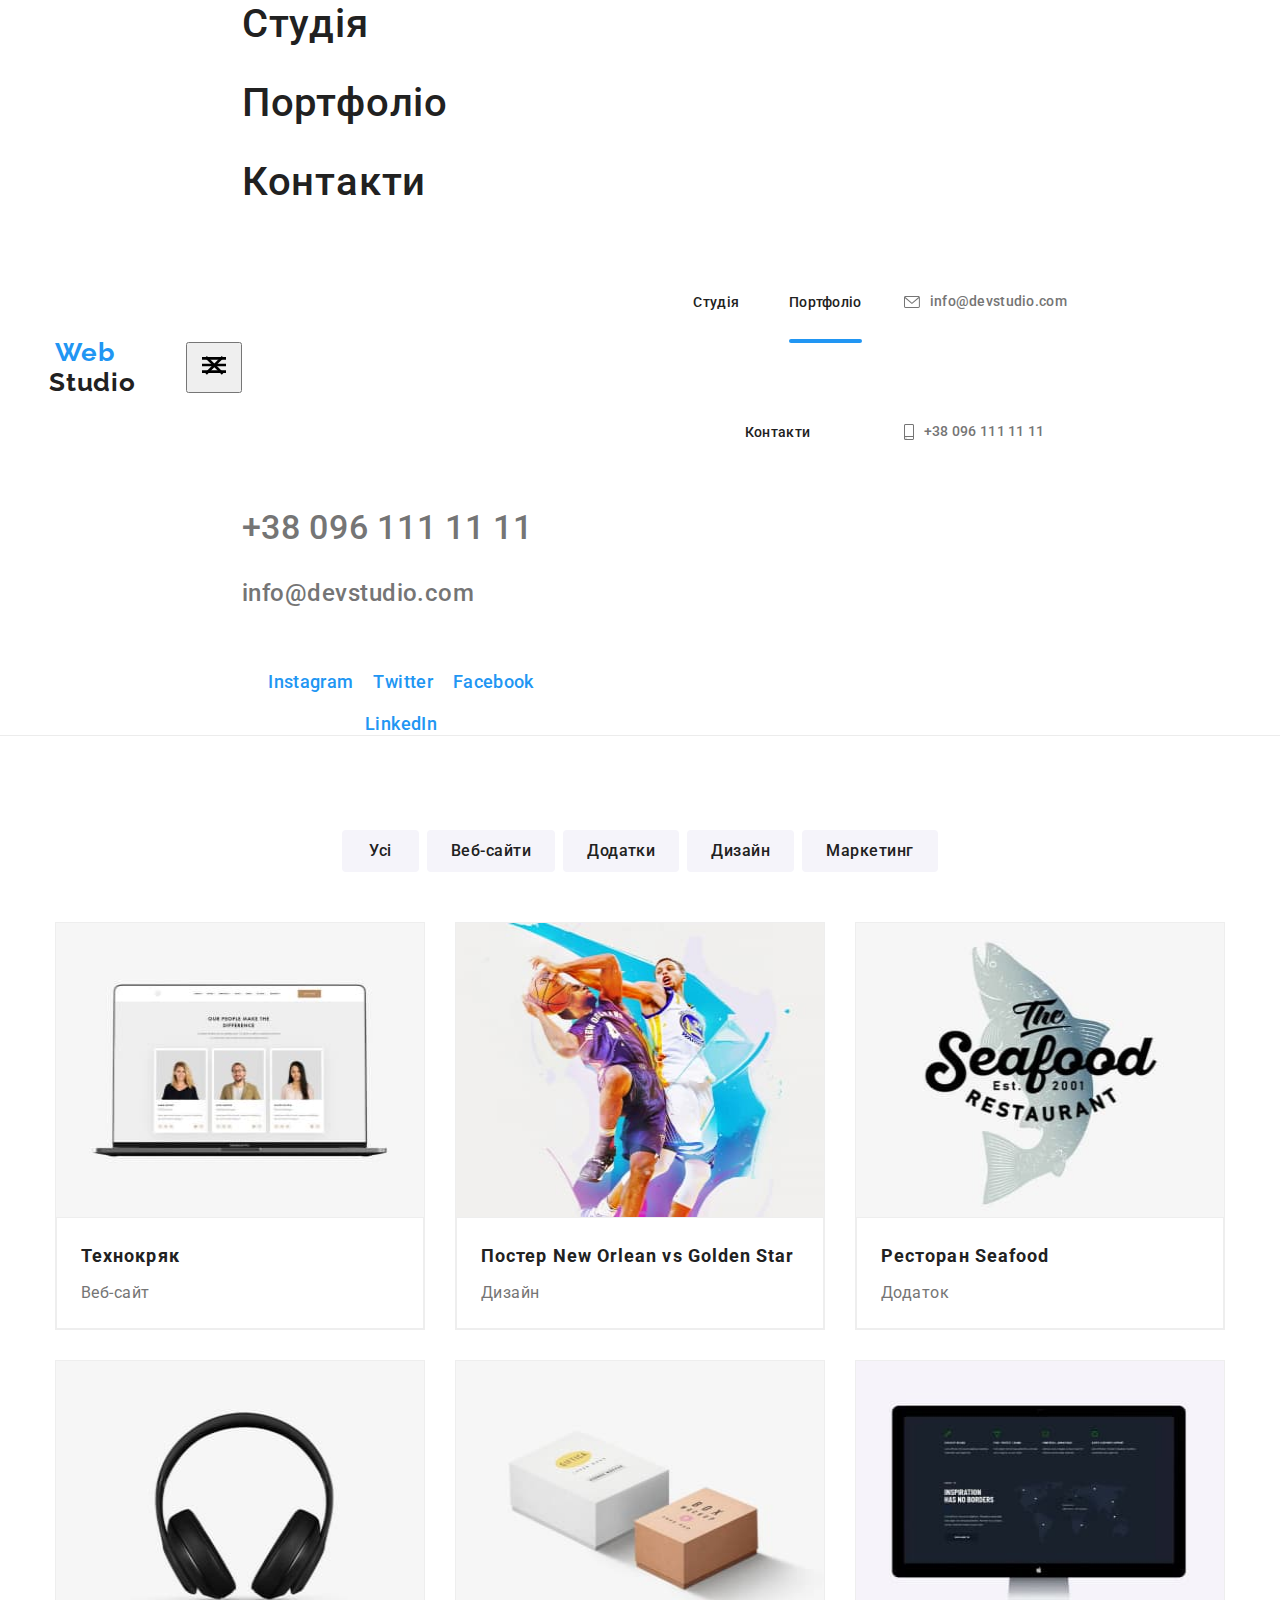
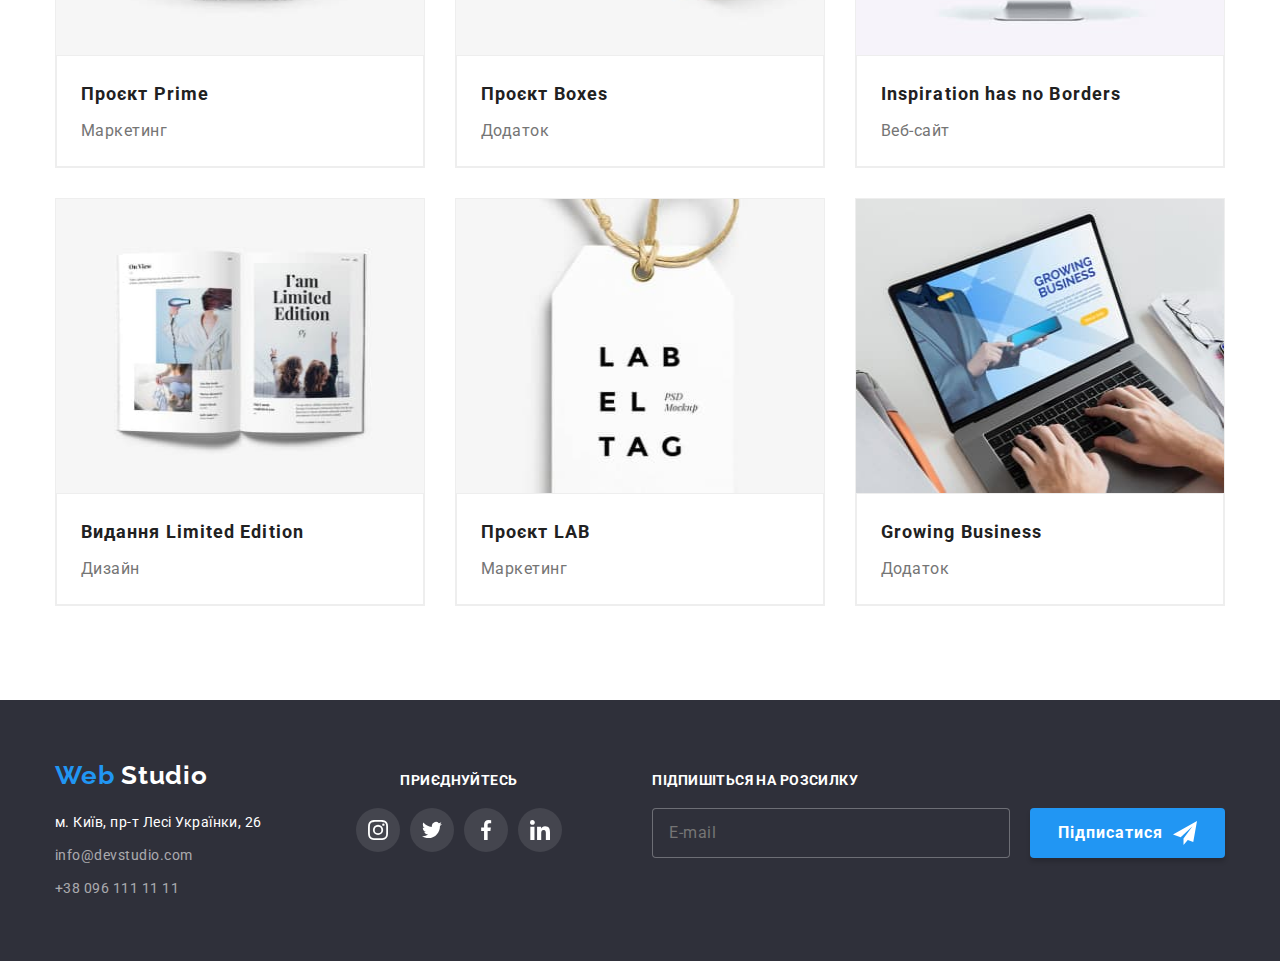
==== commit 37cf2c3d: "меню" ====
--- a/portfolio.html
+++ b/portfolio.html
@@ -18,14 +18,66 @@
     <link rel="stylesheet" href="./css/main.min.css" />
   </head>
   <body>
-    <header class="header">
+    <header ader class="header">
       <div class="conteiner header__conteiner">
         <nav class="navigation">
           <a lang="en" href="./index.html" class="logo"
             >Web <span class="header__logo">Studio</span></a
           >
+          <button type="button" class="menu-button is-open">
+            <svg width="40" height="40" aria-label="Перемикач мобільного меню">
+              <use class="icon-menu" href="./images/sprite.svg#icon-menu_40px"></use>
+              <use class="icon-close" href="./images/sprite.svg#icon-close_40px"></use>
+              /
+            </svg>
+          </button>
+          <div class="menu-conteiner">
+            <ul class="list menu__nav">
+              <li class="menu__nav-item">
+                <a href="./index.html" class="menu__link menu__link--current">Студія</a>
+              </li>
+              <li class="menu__nav-item">
+                <a href="./portfolio.html" class="menu__link">Портфоліо</a>
+              </li>
+              <li class="menu__nav-item"><a href="" class="menu__link">Контакти</a></li>
+            </ul>
+            <ul class="list menu__contacts">
+              <li class="menu__contacts__item">
+                <a href="tel:+380961111111" class="menu__contact menu__contact--tel">
+                  +38 096 111 11 11</a
+                >
+              </li>
+              <li class="menu__contacts__item">
+                <a href="mailto:info@devstudio.com" class="menu__contact menu__contact--mail">
+                  info@devstudio.com
+                </a>
+              </li>
+            </ul>
+            <ul class="list menu-social">
+              <li>
+                <a class="menu-social__link" href="#" target="_blank" rel="noopener noreferrer"
+                  >Instagram</a
+                >
+              </li>
+              <li>
+                <a class="menu-social__link" href="#" target="_blank" rel="noopener noreferrer"
+                  >Twitter</a
+                >
+              </li>
+              <li>
+                <a class="menu-social__link" href="#" target="_blank" rel="noopener noreferrer"
+                  >Facebook</a
+                >
+              </li>
+              <li>
+                <a class="menu-social__link" href="#" target="_blank" rel="noopener noreferrer"
+                  >LinkedIn</a
+                >
+              </li>
+            </ul>
+          </div>
           <ul class="list navigation__list">
-            <li class="navigation__item">
+            <li class="navigation__item navigation__item--current">
               <a href="./index.html" class="navigation__link">Студія</a>
             </li>
             <li class="navigation__item navigation__item--current">
@@ -421,7 +473,7 @@
     </main>
     <footer class="footer">
       <div class="conteiner footer__conteiner">
-        <div class="footer__address">
+        <div class="footer__address footer__item">
           <a lang="en" href="./index.html" class="logo"
             >Web <span class="footer__logo">Studio</span></a
           >
@@ -445,7 +497,7 @@
             </ul>
           </address>
         </div>
-        <div class="footer-social">
+        <div class="footer-social footer__item">
           <p class="social__text">приєднуйтесь</p>
           <ul class="list social">
             <li class="social__item social__item--boder">
@@ -494,7 +546,7 @@
         <div class="footer-input">
           <p class="footer__title">Підпишіться на розсилку</p>
           <form action="#" class="form">
-            <label>
+            <label class="label__email">
               <input
                 class="footer__email"
                 type="email"
--- a/css/main.min.css
+++ b/css/main.min.css
@@ -1 +1 @@
-/*! modern-normalize v1.1.0 | MIT License | https://github.com/sindresorhus/modern-normalize */*,::before,::after{-webkit-box-sizing:border-box;box-sizing:border-box}html{line-height:1.15;-webkit-text-size-adjust:100%;-moz-tab-size:4;-o-tab-size:4;tab-size:4}body{margin:0;font-family:system-ui,-apple-system,"Segoe UI",Roboto,Helvetica,Arial,sans-serif,"Apple Color Emoji","Segoe UI Emoji"}hr{height:0;color:inherit}abbr[title]{-webkit-text-decoration:underline dotted;text-decoration:underline dotted}b,strong{font-weight:bolder}code,kbd,samp,pre{font-family:ui-monospace,SFMono-Regular,Consolas,"Liberation Mono",Menlo,monospace;font-size:1em}small{font-size:80%}sub,sup{font-size:75%;line-height:0;position:relative;vertical-align:baseline}sub{bottom:-0.25em}sup{top:-0.5em}table{text-indent:0;border-color:inherit}button,input,optgroup,select,textarea{font-family:inherit;font-size:100%;line-height:1.15;margin:0}button,select{text-transform:none}button,[type=button],[type=reset],[type=submit]{-webkit-appearance:button;-moz-appearance:button;appearance:button}::-moz-focus-inner{border-style:none;padding:0}:-moz-focusring{outline:1px dotted ButtonText}:-moz-ui-invalid{box-shadow:none}legend{padding:0}progress{vertical-align:baseline}::-webkit-inner-spin-button,::-webkit-outer-spin-button{height:auto}[type=search]{-webkit-appearance:textfield;-moz-appearance:textfield;appearance:textfield;outline-offset:-2px}::-webkit-search-decoration{-webkit-appearance:none;appearance:none}::-webkit-file-upload-button{-webkit-appearance:button;appearance:button;font:inherit}summary{display:list-item}:root{--c-primery: #212121;--title-text-color: #757575;--c-accent: #2196f3;--c-placeholder: rgba(117, 117, 117, 0.5);--white-color: #ffffff;--background-color: #2f303a;--background-color-btn: #f5f4fa;--footer-link: rgba(255, 255, 255, 0.6);--bg-section: #ffffff;--bg-hero: #c4c4c4;--bg-works-desk: rgba(47, 48, 58, 0.8);--bg-partners: #afb1b8;--bg-social: rgba(255, 255, 255, 0.1);--bg-accent: #2196f3;--bg-btn: #188ce8;--bg-team: #f5f4fa;--bg-works: #f5f5f5;--border-hed: #ececec;--border-col: #eeeeee;--bg-galary-desc: rgba(33, 150, 243, 0.9)}body{font-family:"Roboto",sans-serif;letter-spacing:.03em;margin:0 auto;color:var(--c-primery)}h1{margin:0 0}h2{margin:0 0}h3{margin:0 0}h4{margin:0 0}h5{margin:0 0}h6{margin:0 0}p{margin:0 0}ul{margin:0 0}img{display:block;max-width:100%;height:auto}.hide{display:none}.conteiner{max-width:480px;margin:0 auto;padding:0 15px}@media screen and (min-width: 768px){.conteiner{max-width:768px;margin:0 auto;padding:0 15px}}@media screen and (min-width: 1200px){.conteiner{max-width:1200px;margin:0 auto;padding:0 15px}}.logo{display:-webkit-box;display:-ms-flexbox;display:flex;font-family:"Raleway",sans-serif;font-weight:700;font-size:26px;line-height:1.19;letter-spacing:.03em;color:var(--c-accent);text-decoration:none;outline:rgba(0,0,0,0)}@media screen and (max-width: 1199px){.logo{-webkit-box-pack:center;-ms-flex-pack:center;justify-content:center;padding:16px 0;font-size:24px;line-height:1.6666}}.list{display:-webkit-box;display:-ms-flexbox;display:flex;-webkit-box-pack:center;-ms-flex-pack:center;justify-content:center;-ms-flex-wrap:wrap;flex-wrap:wrap;padding-left:0;list-style:none}@media screen and (min-width: 768px){.list{display:-webkit-box;display:-ms-flexbox;display:flex}}@media screen and (max-width: 767px){.list{-webkit-box-pack:start;-ms-flex-pack:start;justify-content:start}}@media screen and (min-width: 1200px){.list .list{display:-webkit-box;display:-ms-flexbox;display:flex}}.section{padding:60px 0}@media screen and (min-width: 768px){.section{padding:60px 0}}@media screen and (min-width: 1200px){.section{padding:94px 0}}.title{text-align:center;font-weight:700;font-size:36px;line-height:1.17}.social{display:-webkit-box;display:-ms-flexbox;display:flex;-webkit-box-align:center;-ms-flex-align:center;align-items:center;-webkit-box-pack:center;-ms-flex-pack:center;justify-content:center;-ms-flex-wrap:wrap;flex-wrap:wrap;gap:10px;margin-top:16px}.header{border-bottom:1px solid var(--border-hed)}.header__conteiner{display:-webkit-box;display:-ms-flexbox;display:flex}.header__logo{color:var(--c-primery)}.navigation{display:-webkit-box;display:-ms-flexbox;display:flex;-webkit-box-align:center;-ms-flex-align:center;align-items:center}.navigation__list{-ms-flex-wrap:nowrap;flex-wrap:nowrap;margin-left:91px;gap:50px}@media screen and (max-width: 1199px){.navigation__list{margin-left:87px}}.navigation__item--current{position:relative}.navigation__item--current:visited{color:var(--c-accent)}.navigation__link{display:-webkit-box;display:-ms-flexbox;display:flex;display:block;-webkit-box-align:center;-ms-flex-align:center;align-items:center;padding-top:32px;padding-bottom:32px;font-weight:500;font-size:14px;line-height:1.1428;letter-spacing:.02em;color:inherit;text-decoration:none}.navigation__link:hover{color:var(--bg-accent);outline:rgba(0,0,0,0)}.navigation__link:focus{color:var(--bg-accent);outline:rgba(0,0,0,0)}.navigation__link--current::after{position:absolute;bottom:0;left:0;content:"";display:block;background-color:var(--bg-accent);height:4px;width:100%;border-radius:2px;margin-bottom:-1px}@media screen and (max-width: 1199px){.navigation__link--current::after{margin-bottom:-2px}}.navigation__link--current:visited{color:var(--c-accent)}.contacts{display:-webkit-box;display:-ms-flexbox;display:flex;-webkit-box-align:center;-ms-flex-align:center;align-items:center;-webkit-box-pack:start;-ms-flex-pack:start;justify-content:start;margin-left:auto;gap:50px}@media screen and (max-width: 1199px){.contacts{margin-left:auto;width:142px;padding:21px 0;gap:10px}}.contacts__item{-webkit-box-align:center;-ms-flex-align:center;align-items:center}.contacts__icon{margin-right:10px;fill:currentColor}@media screen and (max-width: 1199px){.contacts__icon{margin-right:8px}}.list__link{font-size:14px;line-height:1.71;color:var(--footer-link);text-decoration:none;-webkit-transition:250ms cubic-bezier(0.4, 0, 0.2, 1);transition:250ms cubic-bezier(0.4, 0, 0.2, 1)}.list__link:hover{color:var(--bg-accent);outline:rgba(0,0,0,0)}.list__link:focus{color:var(--bg-accent);outline:rgba(0,0,0,0)}.contacts__link{display:-webkit-box;display:-ms-flexbox;display:flex;-webkit-box-align:center;-ms-flex-align:center;align-items:center;text-decoration:none;font-weight:500;font-size:14px;line-height:1.14;letter-spacing:.02em;color:var(--title-text-color)}@media screen and (min-width: 1200px){.contacts__link{padding-top:32px;padding-bottom:32px}}@media screen and (max-width: 1199px){.contacts__link{font-size:12px;line-height:1.1428}}@media screen and (max-width: 767px){.navigation__list,.contacts{display:none}}.hero{background-color:var(--bg-hero)}.hero__conteiner{background-image:url(../images/overlays.webp),url(../images/hero-dt.jpg);background-repeat:no-repeat;background-position:center;background-size:cover;color:var(--white-color);padding-top:200px;padding-bottom:200px}@media screen and (max-width: 1199px){.hero__conteiner{background-image:url(../images/overlays.webp),url(../images/hero-tablet.jpg);max-width:768px;padding-top:118px;padding-bottom:118px}}@media screen and (max-width: 767px){.hero__conteiner{background-image:url(../images/overlays.webp),url(../images/hero-mobile.jpg);max-width:480px;padding-top:118px;padding-bottom:118px}}.hero__conteiner{max-width:1600px}.hero__title{max-width:696px;margin:0 auto 30px auto;font-weight:900;font-size:44px;line-height:1.36;letter-spacing:.06em;text-align:center;text-transform:uppercase}@media screen and (max-width: 1199px){.hero__title{max-width:360px;font-size:26px;line-height:1.6153}}.hero__button{display:block;margin-left:auto;margin-right:auto;padding:10px 32px;font-weight:700;font-size:16px;line-height:1.88;letter-spacing:.06em;color:var(--white-color);background-color:var(--bg-accent);border-radius:4px;border-color:rgba(0,0,0,0);border:none;cursor:pointer}@media screen and (max-width: 1199px){.hero__button{padding:10px 24px}}@media screen and (min-width: 1200px){.features__section{padding-bottom:0}}.features__title{margin-bottom:50px;display:none}.features__list{display:-webkit-box;display:-ms-flexbox;display:flex;-ms-flex-wrap:wrap;flex-wrap:wrap;width:auto;gap:30px}.features__subject{text-align:center;font-weight:700;font-size:14px;line-height:1.1428;margin-bottom:10px;text-transform:uppercase}.features__subject::before{display:block;content:"";background-color:var(--background-color-btn);background-repeat:no-repeat;background-position:center;max-width:450px;height:120px;margin-bottom:30px}@media screen and (min-width: 768px){.features__subject{text-align:start}.features__subject::before{width:354px;height:120px}}@media screen and (min-width: 1200px){.features__subject{text-align:start}.features__subject::before{width:270px;height:120px}}.features__subject--antenna::before{background-image:url(../images/icons/antenna.svg)}.features__subject--clock::before{background-image:url(../images/icons/clock.svg)}.features__subject--diagram::before{background-image:url(../images/icons/diagram.svg)}.features__subject--astronaut::before{background-image:url(../images/icons/astronaut.svg)}.features__text{width:auto;font-size:14px;line-height:1.7142;color:var(--title-text-color)}@media screen and (min-width: 768px){.features__text{max-width:354px;font-size:14px;line-height:1.7142;color:var(--title-text-color)}}@media screen and (min-width: 1200px){.features__text{max-width:270px;font-size:14px;line-height:1.7142;color:var(--title-text-color)}}@media screen and (max-width: 1199px){.works{display:none}}.works__title{margin-bottom:50px}.works__list-item{position:relative}.works__list-item:not(:last-child){margin-right:30px}.works__desc{position:absolute;width:100%;bottom:0;font-weight:700;font-size:14px;line-height:1.1428;text-align:center;color:var(--white-color);background:var(--bg-works-desk);padding:27px 10px;text-transform:uppercase;overflow:auto}.team{background-color:var(--bg-team)}.team__title{margin-bottom:50px}.team__list{gap:30px}@media screen and (max-width: 767px){.team__list{display:-webkit-box;display:-ms-flexbox;display:flex;-webkit-box-orient:vertical;-webkit-box-direction:normal;-ms-flex-direction:column;flex-direction:column}}.team__item{background:var(--bg-section);-webkit-box-shadow:0px 1px 3px rgba(0,0,0,.12),0px 1px 1px rgba(0,0,0,.14),0px 2px 1px rgba(0,0,0,.2);box-shadow:0px 1px 3px rgba(0,0,0,.12),0px 1px 1px rgba(0,0,0,.14),0px 2px 1px rgba(0,0,0,.2);border-radius:0px 0px 4px 4px;max-width:auto;max-height:auto}@media screen and (min-width: 768px)and (max-width: 1199px){.team__item{width:calc(50% - 15px)}}@media screen and (min-width: 1200px){.team__item{width:calc((100% - 90px)/4)}}@media screen and (min-width: 768px)and (max-width: 1199px){.team img{width:354px;height:374px}}@media screen and (max-width: 767px){.team img{width:auto}}.team__desc{padding-top:30px;padding-bottom:30px;text-align:center}.team__subject{margin-bottom:10px;font-weight:500;font-size:16px;line-height:1.19}.team__experience{font-size:16px;line-height:1.19;color:var(--title-text-color)}.social__link{display:-webkit-box;display:-ms-flexbox;display:flex;-webkit-box-align:center;-ms-flex-align:center;align-items:center;-webkit-box-pack:center;-ms-flex-pack:center;justify-content:center;fill:#afb1b8;width:44px;height:44px;border-radius:50%;-webkit-transition:250ms cubic-bezier(0.4, 0, 0.2, 1);transition:250ms cubic-bezier(0.4, 0, 0.2, 1)}.social__link:hover{fill:var(--white-color);background-color:var(--bg-accent);outline:rgba(0,0,0,0)}.social__link:focus{fill:var(--white-color);background-color:var(--bg-accent);outline:rgba(0,0,0,0)}.partners__title{margin-bottom:50px}.partners__list{gap:30px}@media screen and (max-width: 767px){.partners__list{display:-webkit-box;display:-ms-flexbox;display:flex;-ms-flex-wrap:wrap;flex-wrap:wrap;gap:30px}}.partner__item{fill:var(--bg-partners)}@media screen and (max-width: 767px){.partner__item{width:calc(50% - 15px)}}@media screen and (min-width: 768px){.partner__item{width:calc((100% - 60px)/3)}}@media screen and (min-width: 1200px){.partner__item{width:calc((100% - 150px)/6)}}.partner__link{display:-webkit-box;display:-ms-flexbox;display:flex;-webkit-box-align:center;-ms-flex-align:center;align-items:center;-webkit-box-pack:center;-ms-flex-pack:center;justify-content:center;width:auto;height:92px;padding:13px 10px;border:1px solid var(--bg-partners);border-radius:4px;-webkit-transition:250ms cubic-bezier(0.4, 0, 0.2, 1);transition:250ms cubic-bezier(0.4, 0, 0.2, 1)}.partner__link:hover{fill:var(--c-accent);border-color:var(--bg-accent);outline:rgba(0,0,0,0)}.partner__link:focus{fill:var(--c-accent);border-color:var(--bg-accent);outline:rgba(0,0,0,0)}@media screen and (min-width: 1200px){.partner__link{width:auto;height:92px}}.partner__icon{width:106px;height:60px;fill:inherit}.footer{background-color:var(--background-color)}.footer__conteiner{display:-webkit-box;display:-ms-flexbox;display:flex;-ms-flex-wrap:wrap;flex-wrap:wrap;padding-top:60px;padding-bottom:60px}@media screen and (max-width: 768px){.footer__conteiner{gap:60px}}@media screen and (min-width: 768px)and (max-width: 1199px){.footer__conteiner{-webkit-box-pack:justify;-ms-flex-pack:justify;justify-content:space-between;padding:60px 89px 60px 76px;gap:60px}}@media screen and (max-width: 767px){.footer__conteiner,.form{-webkit-box-orient:vertical;-webkit-box-direction:normal;-ms-flex-direction:column;flex-direction:column;-webkit-box-align:center;-ms-flex-align:center;align-items:center;max-width:480px}}.footer__address{display:block;width:100%;width:231px}@media screen and (max-width: 767px){.footer__address{width:100%;text-align:center}}@media screen and (min-width: 768px)and (max-width: 1199px){.footer__address{text-align:center}}.footer__logo{color:var(--white-color)}.address{width:auto;margin-top:20px}.address__list{width:100%;padding-left:0;list-style:none;font-style:normal}.address__item:not(:last-child){margin-bottom:9px}.address__link{color:var(--white-color);text-decoration:none;-webkit-transition:250ms cubic-bezier(0.4, 0, 0.2, 1);transition:250ms cubic-bezier(0.4, 0, 0.2, 1)}.footer-social{text-align:center;padding-top:12px}@media screen and (min-width: 1200px){.footer-social{margin-left:70px}}.social__item--boder{border:none;border-radius:50%;background:var(--bg-social)}.social__link--white{fill:var(--white-color)}.social__text{margin-bottom:20px;font-weight:700;font-size:14px;line-height:1.1428;letter-spacing:.03em;text-transform:uppercase;color:var(--white-color)}.footer__title{margin-bottom:20px;font-weight:700;font-size:14px;line-height:1.1428;letter-spacing:.03em;text-transform:uppercase;color:var(--white-color)}@media screen and (max-width: 1199px){.footer__title{text-align:center}}.footer-input{padding-top:12px}@media screen and (max-width: 767px){.footer-input{width:100%}}@media screen and (min-width: 768px)and (max-width: 1199px){.footer-input{width:318px;margin-left:auto;margin-right:auto}}@media screen and (min-width: 1200px){.footer-input{margin-left:auto}}.form{display:-webkit-box;display:-ms-flexbox;display:flex;gap:12px}@media screen and (min-width: 768px)and (max-width: 1199px){.form{-webkit-box-orient:vertical;-webkit-box-direction:normal;-ms-flex-direction:column;flex-direction:column;max-width:318px}}@media screen and (max-width: 1999px){.form{gap:20px}}@media screen and (max-width: 1199px){.label__email{width:100%}}.footer__email{width:100%;font-size:16px;line-height:1.25;letter-spacing:.03em;color:var(--footer-link);max-height:50px;padding:15px 16px;background:#2f303a;border:1px solid rgba(255,255,255,.3);border-radius:4px;-webkit-transition:250ms cubic-bezier(0.4, 0, 0.2, 1);transition:250ms cubic-bezier(0.4, 0, 0.2, 1);outline:rgba(0,0,0,0)}@media screen and (min-width: 768px)and (max-width: 1199px){.footer__email{max-width:318px}}@media screen and (min-width: 1200px){.footer__email{width:358px}}.footer__email:hover{border:1px solid #2196f3}.footer__button{display:-webkit-box;display:-ms-flexbox;display:flex;-webkit-box-align:center;-ms-flex-align:center;align-items:center;max-width:200px;margin:0 auto;padding:10px 28px;font-weight:700;font-size:16px;line-height:1.875;letter-spacing:.06em;color:var(--white-color);background:var(--c-accent);-webkit-box-shadow:0px 4px 4px rgba(0,0,0,.15);box-shadow:0px 4px 4px rgba(0,0,0,.15);border-radius:4px;border:none;cursor:pointer}.icon__send{margin-left:10px}.galary{padding:94px 0}.galary__title{display:none}.galary-button{gap:8px;margin-bottom:50px}@media screen and (max-width: 1199px){.galary-button{gap:8px;margin-bottom:30px}}@media screen and (max-width: 767px){.galary-button{gap:15px 8px;margin-bottom:40px}}.button{display:block;font-weight:500;font-size:16px;line-height:1.625;letter-spacing:.03em;color:var(--c-primery);background-color:var(--bg-team);cursor:pointer;-webkit-transition:250ms cubic-bezier(0.4, 0, 0.2, 1);transition:250ms cubic-bezier(0.4, 0, 0.2, 1)}.button:hover{color:var(--white-color);background-color:var(--bg-accent);-webkit-box-shadow:0px 3px 1px rgba(0,0,0,.1),0px 1px 2px rgba(0,0,0,.08),0px 2px 2px rgba(0,0,0,.12);box-shadow:0px 3px 1px rgba(0,0,0,.1),0px 1px 2px rgba(0,0,0,.08),0px 2px 2px rgba(0,0,0,.12);border-radius:4px;outline:rgba(0,0,0,0)}.button:focus{color:var(--white-color);background-color:var(--bg-accent);-webkit-box-shadow:0px 3px 1px rgba(0,0,0,.1),0px 1px 2px rgba(0,0,0,.08),0px 2px 2px rgba(0,0,0,.12);box-shadow:0px 3px 1px rgba(0,0,0,.1),0px 1px 2px rgba(0,0,0,.08),0px 2px 2px rgba(0,0,0,.12);border-radius:4px;outline:rgba(0,0,0,0)}.galary__button{padding:6px 22px;border-color:rgba(0,0,0,0);border-radius:4px}@media screen and (min-width: 768px){.galary__button{-webkit-box-pack:start;-ms-flex-pack:start;justify-content:start}}.galary__button--general{padding:6px 25px}.galary-list{display:-webkit-box;display:-ms-flexbox;display:flex;padding-left:0;-ms-flex-wrap:wrap;flex-wrap:wrap;list-style:none;gap:30px}.galary__item{width:calc((100% - 60px)/3);border:1px solid #eee}@media screen and (max-width: 1199px){.galary__item{width:calc((100% - 30px)/2)}}@media screen and (max-width: 767px){.galary__item{width:100%}}.galary__link{display:block;-webkit-transition:250ms cubic-bezier(0.4, 0, 0.2, 1);transition:250ms cubic-bezier(0.4, 0, 0.2, 1);font-family:"Roboto",sans-serif;letter-spacing:.03em;margin:0 auto;color:var(--c-primery);text-decoration:none}.galary__link:hover{-webkit-box-shadow:0px 1px 1px rgba(0,0,0,.12),0px 4px 4px rgba(0,0,0,.06),1px 4px 6px rgba(0,0,0,.16);box-shadow:0px 1px 1px rgba(0,0,0,.12),0px 4px 4px rgba(0,0,0,.06),1px 4px 6px rgba(0,0,0,.16);outline:rgba(0,0,0,0)}.galary__link:hover .galary__descriotion{-webkit-transform:translateY(0);transform:translateY(0)}.galary__link:focus{-webkit-box-shadow:0px 1px 1px rgba(0,0,0,.12),0px 4px 4px rgba(0,0,0,.06),1px 4px 6px rgba(0,0,0,.16);box-shadow:0px 1px 1px rgba(0,0,0,.12),0px 4px 4px rgba(0,0,0,.06),1px 4px 6px rgba(0,0,0,.16);outline:rgba(0,0,0,0)}.galary__link:focus .galary__descriotion{-webkit-transform:translateY(0);transform:translateY(0)}.galary-card{position:relative;overflow:hidden}@media screen and (min-width: 1200px){.galary-card img{width:370px;height:294px}}.galary__descriotion{position:absolute;background-color:var(--bg-galary-desc);top:0;left:0;width:100%;height:100%;font-size:18px;line-height:1.5555;letter-spacing:.03em;-webkit-transform:translateY(100%);transform:translateY(100%);overflow:auto;-webkit-transition:250ms cubic-bezier(0.4, 0, 0.2, 1);transition:250ms cubic-bezier(0.4, 0, 0.2, 1);color:var(--white-color);padding:63px 24px}.galary-desc{padding:20px 24px;border:1px solid var(--border-col)}.galary-desc__title{font-weight:700;font-size:18px;line-height:2;letter-spacing:.06em}.galary-desk__text{margin-top:4px;font-size:16px;line-height:1.88;color:var(--title-text-color)}.backdrop{position:fixed;width:100%;height:100%;top:0;left:0;background:rgba(0,0,0,.2);opacity:1;-webkit-transition:250ms cubic-bezier(0.4, 0, 0.2, 1);transition:250ms cubic-bezier(0.4, 0, 0.2, 1)}.backdrop.is-hidden{visibility:hidden;opacity:0;pointer-events:none}.backdrop.is-hidden .modal{-webkit-transform:translate(-50%, -50%) scale(0.9);transform:translate(-50%, -50%) scale(0.9)}.modal{position:absolute;top:50%;left:50%;width:528px;height:581px;padding:40px;background-color:var(--bg-section);-webkit-transform:translate(-50%, -50%) scale(1);transform:translate(-50%, -50%) scale(1);-webkit-transition:-webkit-transform 250ms cubic-bezier(0.4, 0, 0.2, 1);transition:-webkit-transform 250ms cubic-bezier(0.4, 0, 0.2, 1);transition:transform 250ms cubic-bezier(0.4, 0, 0.2, 1);transition:transform 250ms cubic-bezier(0.4, 0, 0.2, 1), -webkit-transform 250ms cubic-bezier(0.4, 0, 0.2, 1)}@media screen and (max-width: 1199px){.modal{width:450px;height:609px}}@media screen and (max-width: 480px){.modal{width:auto;height:auto}}.modal__button--close{position:absolute;right:8px;top:8px;display:-webkit-box;display:-ms-flexbox;display:flex;-webkit-box-align:center;-ms-flex-align:center;align-items:center;-webkit-box-pack:center;-ms-flex-pack:center;justify-content:center;width:30px;height:30px;border-radius:50%;cursor:pointer;background-color:var(--bg-section);border:1px solid rgba(0,0,0,.1);-webkit-transition:250ms cubic-bezier(0.4, 0, 0.2, 1);transition:250ms cubic-bezier(0.4, 0, 0.2, 1);outline:rgba(0,0,0,0)}.modal__button--close:hover{fill:var(--c-accent)}.modal__button--close:focus{fill:var(--c-accent)}.modal-form{width:auto}.modal-form__title{width:auto;text-align:center;font-weight:700;font-size:20px;line-height:1.15;margin-bottom:12px;letter-spacing:.03em;color:var(--c-primery)}@media screen and (max-width: 1199px){.modal-form__title{font-size:20px;line-height:1.5}}.form-row-input{display:block;width:100%}.modal-form__text{display:block;width:100%;width:100%;height:120px;padding:12px 16px;margin-bottom:20px;border:1px solid rgba(33,33,33,.2);border-radius:4px;resize:none;outline:rgba(0,0,0,0);-webkit-transition:border 250ms cubic-bezier(0.4, 0, 0.2, 1);transition:border 250ms cubic-bezier(0.4, 0, 0.2, 1)}.modal-form__text::-webkit-input-placeholder{font-size:12px;line-height:1.1666;letter-spacing:.01em;color:var(--c-placeholder)}.modal-form__text::-moz-placeholder{font-size:12px;line-height:1.1666;letter-spacing:.01em;color:var(--c-placeholder)}.modal-form__text:-ms-input-placeholder{font-size:12px;line-height:1.1666;letter-spacing:.01em;color:var(--c-placeholder)}.modal-form__text::-ms-input-placeholder{font-size:12px;line-height:1.1666;letter-spacing:.01em;color:var(--c-placeholder)}.modal-form__text::placeholder{font-size:12px;line-height:1.1666;letter-spacing:.01em;color:var(--c-placeholder)}@media screen and (max-width: 1199px){.modal-form__text::-webkit-input-placeholder{font-size:14px;line-height:1.1428}.modal-form__text::-moz-placeholder{font-size:14px;line-height:1.1428}.modal-form__text:-ms-input-placeholder{font-size:14px;line-height:1.1428}.modal-form__text::-ms-input-placeholder{font-size:14px;line-height:1.1428}.modal-form__text::placeholder{font-size:14px;line-height:1.1428}}.modal-form__text:focus{border:1px solid var(--c-accent)}.form-row{margin-bottom:10px}.form-row__title{display:block;margin-bottom:4px;font-size:12px;line-height:1.1666;letter-spacing:.01em;color:var(--title-text-color)}.form-row__item{position:relative}.form-row__input{width:100%;height:40px;border:1px solid rgba(33,33,33,.2);border-radius:4px;padding:12px 12px 12px 42px;-webkit-transition:250ms cubic-bezier(0.4, 0, 0.2, 1);transition:250ms cubic-bezier(0.4, 0, 0.2, 1);outline:rgba(0,0,0,0)}.form-row__input:focus{border:1px solid var(--c-accent)}.form-row__input:focus+svg{fill:var(--c-accent);-webkit-transition:250ms cubic-bezier(0.4, 0, 0.2, 1);transition:250ms cubic-bezier(0.4, 0, 0.2, 1)}.form-row__icon{fill:var(--c-primery);position:absolute;top:50%;left:12px;-webkit-transform:translateY(-50%);transform:translateY(-50%)}.modal-check{margin-bottom:30px}.modal-check__input{position:absolute;opacity:0}.modal-check__input:checked+.modal-check__label::before{background-color:var(--bg-accent);background-image:url(../images/icons/Vector.svg);background-repeat:no-repeat;background-position:center}.modal-check__label{display:-webkit-box;display:-ms-flexbox;display:flex;-webkit-box-align:center;-ms-flex-align:center;align-items:center;-webkit-box-pack:center;-ms-flex-pack:center;justify-content:center;font-size:14px;line-height:1.7142;letter-spacing:.03em;color:var(--title-text-color)}@media screen and (max-width: 1199px){.modal-check__label{font-size:12px;line-height:1.1666}}.modal-check__label::before{display:-webkit-box;display:-ms-flexbox;display:flex;margin-right:7px;content:"";background-image:url(../images/icons/Vector.svg);background-repeat:no-repeat;background-position:center;background-size:contain;width:16px;height:15px;border:1px solid rgba(33,33,33,.2);border-radius:2px;-webkit-transition:250ms cubic-bezier(0.4, 0, 0.2, 1),background-image 250ms cubic-bezier(0.4, 0, 0.2, 1);transition:250ms cubic-bezier(0.4, 0, 0.2, 1),background-image 250ms cubic-bezier(0.4, 0, 0.2, 1)}.modal-check__link{margin-left:7px;font-size:14px;line-height:1.7142;-webkit-text-decoration-line:underline;text-decoration-line:underline;color:var(--c-accent)}@media screen and (max-width: 1199px){.modal-check__link{font-size:12px;line-height:1.1666}}.modal__button-send{display:block;margin-left:auto;margin-right:auto;padding:10px 52px;border-color:rgba(0,0,0,0);border-radius:4px;outline:rgba(0,0,0,0);font-weight:700;font-size:16px;line-height:1.88;letter-spacing:.06em;color:var(--white-color);background-color:var(--bg-btn);-webkit-box-shadow:0px 4px 4px rgba(0,0,0,.15);box-shadow:0px 4px 4px rgba(0,0,0,.15);cursor:pointer}/*# sourceMappingURL=main.min.css.map */+/*! modern-normalize v1.1.0 | MIT License | https://github.com/sindresorhus/modern-normalize */*,::before,::after{-webkit-box-sizing:border-box;box-sizing:border-box}html{line-height:1.15;-webkit-text-size-adjust:100%;-moz-tab-size:4;-o-tab-size:4;tab-size:4}body{margin:0;font-family:system-ui,-apple-system,"Segoe UI",Roboto,Helvetica,Arial,sans-serif,"Apple Color Emoji","Segoe UI Emoji"}hr{height:0;color:inherit}abbr[title]{-webkit-text-decoration:underline dotted;text-decoration:underline dotted}b,strong{font-weight:bolder}code,kbd,samp,pre{font-family:ui-monospace,SFMono-Regular,Consolas,"Liberation Mono",Menlo,monospace;font-size:1em}small{font-size:80%}sub,sup{font-size:75%;line-height:0;position:relative;vertical-align:baseline}sub{bottom:-0.25em}sup{top:-0.5em}table{text-indent:0;border-color:inherit}button,input,optgroup,select,textarea{font-family:inherit;font-size:100%;line-height:1.15;margin:0}button,select{text-transform:none}button,[type=button],[type=reset],[type=submit]{-webkit-appearance:button;-moz-appearance:button;appearance:button}::-moz-focus-inner{border-style:none;padding:0}:-moz-focusring{outline:1px dotted ButtonText}:-moz-ui-invalid{box-shadow:none}legend{padding:0}progress{vertical-align:baseline}::-webkit-inner-spin-button,::-webkit-outer-spin-button{height:auto}[type=search]{-webkit-appearance:textfield;-moz-appearance:textfield;appearance:textfield;outline-offset:-2px}::-webkit-search-decoration{-webkit-appearance:none;appearance:none}::-webkit-file-upload-button{-webkit-appearance:button;appearance:button;font:inherit}summary{display:list-item}:root{--c-primery: #212121;--title-text-color: #757575;--c-accent: #2196f3;--c-placeholder: rgba(117, 117, 117, 0.5);--white-color: #ffffff;--background-color: #2f303a;--background-color-btn: #f5f4fa;--footer-link: rgba(255, 255, 255, 0.6);--bg-section: #ffffff;--bg-hero: #c4c4c4;--bg-works-desk: rgba(47, 48, 58, 0.8);--bg-partners: #afb1b8;--bg-social: rgba(255, 255, 255, 0.1);--bg-accent: #2196f3;--bg-btn: #188ce8;--bg-team: #f5f4fa;--bg-works: #f5f5f5;--border-hed: #ececec;--border-col: #eeeeee;--bg-galary-desc: rgba(33, 150, 243, 0.9)}body{position:relative;font-family:"Roboto",sans-serif;letter-spacing:.03em;margin:0 auto;color:var(--c-primery)}h1{margin:0 0}h2{margin:0 0}h3{margin:0 0}h4{margin:0 0}h5{margin:0 0}h6{margin:0 0}p{margin:0 0}ul{margin:0 0}img{display:block;max-width:100%;height:auto}.hide{display:none}.conteiner{max-width:480px;margin:0 auto;padding:0 15px}@media screen and (min-width: 768px){.conteiner{max-width:768px;margin:0 auto;padding:0 15px}}@media screen and (min-width: 1200px){.conteiner{max-width:1200px;margin:0 auto;padding:0 15px}}.logo{display:-webkit-box;display:-ms-flexbox;display:flex;display:inline-block;font-family:"Raleway",sans-serif;font-weight:700;font-size:26px;line-height:1.19;letter-spacing:.03em;color:var(--c-accent);text-decoration:none;outline:rgba(0,0,0,0)}@media screen and (max-width: 1199px){.logo{-webkit-box-pack:center;-ms-flex-pack:center;justify-content:center;padding:16px 0;font-size:24px;line-height:1.6666}}.list{display:-webkit-box;display:-ms-flexbox;display:flex;-webkit-box-pack:center;-ms-flex-pack:center;justify-content:center;-ms-flex-wrap:wrap;flex-wrap:wrap;padding-left:0;list-style:none}@media screen and (min-width: 768px){.list{display:-webkit-box;display:-ms-flexbox;display:flex}}@media screen and (max-width: 767px){.list{-webkit-box-pack:start;-ms-flex-pack:start;justify-content:start}}@media screen and (min-width: 1200px){.list .list{display:-webkit-box;display:-ms-flexbox;display:flex}}.section{padding:60px 0}@media screen and (min-width: 768px){.section{padding:60px 0}}@media screen and (min-width: 1200px){.section{padding:94px 0}}.title{text-align:center;font-weight:700;font-size:36px;line-height:1.17}.social{display:-webkit-box;display:-ms-flexbox;display:flex;-webkit-box-align:center;-ms-flex-align:center;align-items:center;-webkit-box-pack:center;-ms-flex-pack:center;justify-content:center;-ms-flex-wrap:wrap;flex-wrap:wrap;gap:10px;margin-top:16px}.header{position:relative;border-bottom:1px solid var(--border-hed)}.header__conteiner{position:relative;display:-webkit-box;display:-ms-flexbox;display:flex;-webkit-box-align:center;-ms-flex-align:center;align-items:center}.header__logo{margin-left:-6px;color:var(--c-primery)}.navigation{display:-webkit-box;display:-ms-flexbox;display:flex;-webkit-box-align:center;-ms-flex-align:center;align-items:center;-webkit-box-pack:justify;-ms-flex-pack:justify;justify-content:space-between}.navigation__list{margin-left:87px;gap:50px}@media screen and (min-width: 1200px){.navigation__list{margin-left:91px}}.navigation__item--current{position:relative}.navigation__item--current:visited{color:var(--c-accent)}.navigation__link,.menu__link{display:-webkit-box;display:-ms-flexbox;display:flex;display:block;-webkit-box-align:center;-ms-flex-align:center;align-items:center;padding-top:32px;padding-bottom:32px;font-weight:500;font-size:14px;line-height:1.1428;letter-spacing:.02em;color:inherit;text-decoration:none}.navigation__link:hover,.menu__link:hover{color:var(--bg-accent);outline:rgba(0,0,0,0)}.navigation__link:focus,.menu__link:focus{color:var(--bg-accent);outline:rgba(0,0,0,0)}.navigation__link--current::after{position:absolute;bottom:0;left:0;content:"";display:block;background-color:var(--bg-accent);height:4px;width:100%;border-radius:2px;margin-bottom:-1px}@media screen and (max-width: 1199px){.navigation__link--current::after{margin-bottom:-2px}}.navigation__link--current:visited{color:var(--c-accent)}.contacts{display:-webkit-box;display:-ms-flexbox;display:flex;-webkit-box-align:center;-ms-flex-align:center;align-items:center;-webkit-box-pack:start;-ms-flex-pack:start;justify-content:start;margin-left:auto;gap:50px}@media screen and (max-width: 1199px){.contacts{margin-left:auto;width:142px;padding:21px 0;gap:10px}}.contacts__item{-webkit-box-align:center;-ms-flex-align:center;align-items:center}.contacts__icon{margin-right:10px;fill:currentColor}@media screen and (max-width: 1199px){.contacts__icon{margin-right:8px}}.list__link{font-size:14px;line-height:1.71;color:var(--footer-link);text-decoration:none;-webkit-transition:250ms cubic-bezier(0.4, 0, 0.2, 1);transition:250ms cubic-bezier(0.4, 0, 0.2, 1)}.list__link:hover{color:var(--bg-accent);outline:rgba(0,0,0,0)}.list__link:focus{color:var(--bg-accent);outline:rgba(0,0,0,0)}.menu__contacts__item{font-weight:500;color:var(--title-text-color);letter-spacing:.02em}.menu__link--tel{font-size:34px;line-height:40px}.menu__link--mail{font-size:24px;line-height:28px}.contacts__link{display:-webkit-box;display:-ms-flexbox;display:flex;-webkit-box-align:center;-ms-flex-align:center;align-items:center;text-decoration:none;font-weight:500;font-size:14px;line-height:1.14;letter-spacing:.02em;color:var(--title-text-color)}@media screen and (min-width: 1200px){.contacts__link{padding-top:32px;padding-bottom:32px}}@media screen and (max-width: 1199px){.contacts__link{font-size:12px;line-height:1.1428}}@media screen and (max-width: 767px){.navigation__list,.contacts{display:none}}.js-menu-container{position:fixed;top:0;left:0;z-index:20;background-color:var(--bg-section);width:100vw;height:100vh;text-align:center;padding:48px 40px;overflow-y:auto;-webkit-transform:translateX(100%);transform:translateX(100%);-webkit-transition:-webkit-transform 250ms ease-in-out;transition:-webkit-transform 250ms ease-in-out;transition:transform 250ms ease-in-out;transition:transform 250ms ease-in-out, -webkit-transform 250ms ease-in-out}.menu-toggle{position:absolute;top:15px;right:15px;z-index:21;display:-webkit-inline-box;display:-ms-inline-flexbox;display:inline-flex;margin:0;padding:0;border:none;background-color:rgba(0,0,0,0);cursor:pointer}.menu-toggle .js-close-menu{display:none}.menu-toggle.js-close-menu{display:block}.menu-toggle.js-open-menu{display:none}.menu-toggle:hover{fill:var(--c-accent)}.menu-toggle:focus{fill:var(--c-accent)}@media screen and (min-width: 768px){.menu-toggle{display:none}}.menu__nav{-webkit-box-orient:vertical;-webkit-box-direction:normal;-ms-flex-direction:column;flex-direction:column;-webkit-box-align:start;-ms-flex-align:start;align-items:flex-start;gap:0;padding:0}.menu__link{padding:0;font-size:40px;line-height:1.175;letter-spacing:.02em}.menu__nav,.menu__contacts{-webkit-box-orient:vertical;-webkit-box-direction:normal;-ms-flex-direction:column;flex-direction:column;-webkit-box-align:start;-ms-flex-align:start;align-items:flex-start;padding:0}.menu__nav{gap:32px;margin-bottom:302px}.menu__link{text-decoration:none;padding:0}.menu__link--current:visited{color:var(--c-accent)}.menu-social{gap:20px}.menu-social__link{font-weight:500;font-size:18px;line-height:1.2222;letter-spacing:.02em;color:#2196f3;text-decoration:none}.menu-social__link:not(:last-child){margin-right:px;border:1px solid #000}.menu__contacts{gap:32px;margin-bottom:64px}.menu__contact{font-weight:500;color:var(--title-text-color);letter-spacing:.02em;text-decoration:none;-webkit-transition:250ms cubic-bezier(0.4, 0, 0.2, 1);transition:250ms cubic-bezier(0.4, 0, 0.2, 1)}.menu__contact--tel{font-size:34px;line-height:1.1764}.menu__contact--mail{font-size:24px;line-height:1.1666}.menu__contact:hover{color:var(--bg-accent);outline:rgba(0,0,0,0)}.menu__contact:focus{color:var(--bg-accent);outline:rgba(0,0,0,0)}.js-menu-container.is-open{-webkit-transform:translateX(0);transform:translateX(0)}.hero{background-color:var(--bg-hero)}.hero__conteiner{background-image:url(../images/overlays.webp),url(../images/hero-dt.jpg);background-repeat:no-repeat;background-position:center;background-size:cover;color:var(--white-color);padding-top:200px;padding-bottom:200px}@media screen and (max-width: 1199px){.hero__conteiner{background-image:url(../images/overlays.webp),url(../images/hero-tablet.jpg);max-width:768px;padding-top:118px;padding-bottom:118px}}@media screen and (max-width: 767px){.hero__conteiner{background-image:url(../images/overlays.webp),url(../images/hero-mobile.jpg);max-width:480px;padding-top:118px;padding-bottom:118px}}.hero__conteiner{max-width:1600px}.hero__title{max-width:696px;margin:0 auto 30px auto;font-weight:900;font-size:44px;line-height:1.36;letter-spacing:.06em;text-align:center;text-transform:uppercase}@media screen and (max-width: 1199px){.hero__title{max-width:360px;font-size:26px;line-height:1.6153}}.hero__button{display:block;margin-left:auto;margin-right:auto;padding:10px 32px;font-weight:700;font-size:16px;line-height:1.88;letter-spacing:.06em;color:var(--white-color);background-color:var(--bg-accent);border-radius:4px;border-color:rgba(0,0,0,0);border:none;cursor:pointer}@media screen and (max-width: 1199px){.hero__button{padding:10px 24px}}@media screen and (min-width: 1200px){.features__section{padding-bottom:0}}.features__title{margin-bottom:50px;display:none}.features__list{display:-webkit-box;display:-ms-flexbox;display:flex;-ms-flex-wrap:wrap;flex-wrap:wrap;width:auto;gap:30px}.features__subject{text-align:center;font-weight:700;font-size:14px;line-height:1.1428;margin-bottom:10px;text-transform:uppercase}.features__subject::before{display:block;content:"";background-color:var(--background-color-btn);background-repeat:no-repeat;background-position:center;max-width:450px;height:120px;margin-bottom:30px}@media screen and (min-width: 768px){.features__subject{text-align:start}.features__subject::before{width:354px;height:120px}}@media screen and (min-width: 1200px){.features__subject{text-align:start}.features__subject::before{width:270px;height:120px}}.features__subject--antenna::before{background-image:url(../images/icons/antenna.svg)}.features__subject--clock::before{background-image:url(../images/icons/clock.svg)}.features__subject--diagram::before{background-image:url(../images/icons/diagram.svg)}.features__subject--astronaut::before{background-image:url(../images/icons/astronaut.svg)}.features__text{width:auto;font-size:14px;line-height:1.7142;color:var(--title-text-color)}@media screen and (min-width: 768px){.features__text{max-width:354px;font-size:14px;line-height:1.7142;color:var(--title-text-color)}}@media screen and (min-width: 1200px){.features__text{max-width:270px;font-size:14px;line-height:1.7142;color:var(--title-text-color)}}@media screen and (max-width: 1199px){.works{display:none}}.works__title{margin-bottom:50px}.works__list-item{position:relative}.works__list-item:not(:last-child){margin-right:30px}.works__desc{position:absolute;width:100%;bottom:0;font-weight:700;font-size:14px;line-height:1.1428;text-align:center;color:var(--white-color);background:var(--bg-works-desk);padding:27px 10px;text-transform:uppercase;overflow:auto}.team{background-color:var(--bg-team)}.team__title{margin-bottom:50px}.team__list{gap:30px}@media screen and (max-width: 767px){.team__list{display:-webkit-box;display:-ms-flexbox;display:flex;-webkit-box-orient:vertical;-webkit-box-direction:normal;-ms-flex-direction:column;flex-direction:column}}.team__item{background:var(--bg-section);-webkit-box-shadow:0px 1px 3px rgba(0,0,0,.12),0px 1px 1px rgba(0,0,0,.14),0px 2px 1px rgba(0,0,0,.2);box-shadow:0px 1px 3px rgba(0,0,0,.12),0px 1px 1px rgba(0,0,0,.14),0px 2px 1px rgba(0,0,0,.2);border-radius:0px 0px 4px 4px;max-width:auto;max-height:auto}@media screen and (min-width: 768px)and (max-width: 1199px){.team__item{width:calc(50% - 15px)}}@media screen and (min-width: 1200px){.team__item{width:calc((100% - 90px)/4)}}@media screen and (min-width: 768px)and (max-width: 1199px){.team img{width:354px;height:374px}}@media screen and (max-width: 767px){.team img{width:auto}}.team__desc{padding-top:30px;padding-bottom:30px;text-align:center}.team__subject{margin-bottom:10px;font-weight:500;font-size:16px;line-height:1.19}.team__experience{font-size:16px;line-height:1.19;color:var(--title-text-color)}.social__link{display:-webkit-box;display:-ms-flexbox;display:flex;-webkit-box-align:center;-ms-flex-align:center;align-items:center;-webkit-box-pack:center;-ms-flex-pack:center;justify-content:center;fill:#afb1b8;width:44px;height:44px;border-radius:50%;-webkit-transition:250ms cubic-bezier(0.4, 0, 0.2, 1);transition:250ms cubic-bezier(0.4, 0, 0.2, 1)}.social__link:hover{fill:var(--white-color);background-color:var(--bg-accent);outline:rgba(0,0,0,0)}.social__link:focus{fill:var(--white-color);background-color:var(--bg-accent);outline:rgba(0,0,0,0)}.partners__title{margin-bottom:50px}.partners__list{gap:30px}@media screen and (max-width: 767px){.partners__list{display:-webkit-box;display:-ms-flexbox;display:flex;-ms-flex-wrap:wrap;flex-wrap:wrap;gap:30px}}.partner__item{fill:var(--bg-partners)}@media screen and (max-width: 767px){.partner__item{width:calc(50% - 15px)}}@media screen and (min-width: 768px){.partner__item{width:calc((100% - 60px)/3)}}@media screen and (min-width: 1200px){.partner__item{width:calc((100% - 150px)/6)}}.partner__link{display:-webkit-box;display:-ms-flexbox;display:flex;-webkit-box-align:center;-ms-flex-align:center;align-items:center;-webkit-box-pack:center;-ms-flex-pack:center;justify-content:center;width:auto;height:92px;padding:13px 10px;border:1px solid var(--bg-partners);border-radius:4px;-webkit-transition:250ms cubic-bezier(0.4, 0, 0.2, 1);transition:250ms cubic-bezier(0.4, 0, 0.2, 1)}.partner__link:hover{fill:var(--c-accent);border-color:var(--bg-accent);outline:rgba(0,0,0,0)}.partner__link:focus{fill:var(--c-accent);border-color:var(--bg-accent);outline:rgba(0,0,0,0)}@media screen and (min-width: 1200px){.partner__link{width:auto;height:92px}}.partner__icon{width:106px;height:60px;fill:inherit}.footer{background-color:var(--background-color)}.footer__conteiner{display:-webkit-box;display:-ms-flexbox;display:flex;-ms-flex-wrap:wrap;flex-wrap:wrap;padding-top:60px;padding-bottom:60px}@media screen and (max-width: 768px){.footer__conteiner{gap:60px}}@media screen and (min-width: 768px)and (max-width: 1199px){.footer__conteiner{-webkit-box-pack:justify;-ms-flex-pack:justify;justify-content:space-between;padding:60px 89px 60px 76px;gap:60px}}@media screen and (max-width: 767px){.footer__conteiner,.form{-webkit-box-orient:vertical;-webkit-box-direction:normal;-ms-flex-direction:column;flex-direction:column;-webkit-box-align:center;-ms-flex-align:center;align-items:center;max-width:480px}}.footer__address{display:block;width:100%;width:231px}@media screen and (max-width: 767px){.footer__address{width:100%;text-align:center}}@media screen and (min-width: 768px)and (max-width: 1199px){.footer__address{text-align:center}}.footer__logo{color:var(--white-color)}.address{width:auto;margin-top:20px}.address__list{width:100%;padding-left:0;list-style:none;font-style:normal}.address__item:not(:last-child){margin-bottom:9px}.address__link{color:var(--white-color);text-decoration:none;-webkit-transition:250ms cubic-bezier(0.4, 0, 0.2, 1);transition:250ms cubic-bezier(0.4, 0, 0.2, 1)}.footer-social{text-align:center;padding-top:12px}@media screen and (min-width: 1200px){.footer-social{margin-left:70px}}.social__item--boder{border:none;border-radius:50%;background:var(--bg-social)}.social__link--white{fill:var(--white-color)}.social__text{margin-bottom:20px;font-weight:700;font-size:14px;line-height:1.1428;letter-spacing:.03em;text-transform:uppercase;color:var(--white-color)}.footer__title{margin-bottom:20px;font-weight:700;font-size:14px;line-height:1.1428;letter-spacing:.03em;text-transform:uppercase;color:var(--white-color)}@media screen and (max-width: 1199px){.footer__title{text-align:center}}.footer-input{padding-top:12px}@media screen and (max-width: 767px){.footer-input{width:100%}}@media screen and (min-width: 768px)and (max-width: 1199px){.footer-input{width:318px;margin-left:auto;margin-right:auto}}@media screen and (min-width: 1200px){.footer-input{margin-left:auto}}.form{display:-webkit-box;display:-ms-flexbox;display:flex;gap:12px}@media screen and (min-width: 768px)and (max-width: 1199px){.form{-webkit-box-orient:vertical;-webkit-box-direction:normal;-ms-flex-direction:column;flex-direction:column;max-width:318px}}@media screen and (max-width: 1999px){.form{gap:20px}}@media screen and (max-width: 1199px){.label__email{width:100%}}.footer__email{width:100%;font-size:16px;line-height:1.25;letter-spacing:.03em;color:var(--footer-link);max-height:50px;padding:15px 16px;background:#2f303a;border:1px solid rgba(255,255,255,.3);border-radius:4px;-webkit-transition:250ms cubic-bezier(0.4, 0, 0.2, 1);transition:250ms cubic-bezier(0.4, 0, 0.2, 1);outline:rgba(0,0,0,0)}@media screen and (min-width: 768px)and (max-width: 1199px){.footer__email{max-width:318px}}@media screen and (min-width: 1200px){.footer__email{width:358px}}.footer__email:hover{border:1px solid #2196f3}.footer__button{display:-webkit-box;display:-ms-flexbox;display:flex;-webkit-box-align:center;-ms-flex-align:center;align-items:center;max-width:200px;margin:0 auto;padding:10px 28px;font-weight:700;font-size:16px;line-height:1.875;letter-spacing:.06em;color:var(--white-color);background:var(--c-accent);-webkit-box-shadow:0px 4px 4px rgba(0,0,0,.15);box-shadow:0px 4px 4px rgba(0,0,0,.15);border-radius:4px;border:none;cursor:pointer}.icon__send{margin-left:10px}.galary{padding:94px 0}.galary__title{display:none}.galary-button{gap:8px;margin-bottom:50px}@media screen and (max-width: 1199px){.galary-button{gap:8px;margin-bottom:30px}}@media screen and (max-width: 767px){.galary-button{gap:15px 8px;margin-bottom:40px}}.button{display:block;font-weight:500;font-size:16px;line-height:1.625;letter-spacing:.03em;color:var(--c-primery);background-color:var(--bg-team);cursor:pointer;-webkit-transition:250ms cubic-bezier(0.4, 0, 0.2, 1);transition:250ms cubic-bezier(0.4, 0, 0.2, 1)}.button:hover{color:var(--white-color);background-color:var(--bg-accent);-webkit-box-shadow:0px 3px 1px rgba(0,0,0,.1),0px 1px 2px rgba(0,0,0,.08),0px 2px 2px rgba(0,0,0,.12);box-shadow:0px 3px 1px rgba(0,0,0,.1),0px 1px 2px rgba(0,0,0,.08),0px 2px 2px rgba(0,0,0,.12);border-radius:4px;outline:rgba(0,0,0,0)}.button:focus{color:var(--white-color);background-color:var(--bg-accent);-webkit-box-shadow:0px 3px 1px rgba(0,0,0,.1),0px 1px 2px rgba(0,0,0,.08),0px 2px 2px rgba(0,0,0,.12);box-shadow:0px 3px 1px rgba(0,0,0,.1),0px 1px 2px rgba(0,0,0,.08),0px 2px 2px rgba(0,0,0,.12);border-radius:4px;outline:rgba(0,0,0,0)}.galary__button{padding:6px 22px;border-color:rgba(0,0,0,0);border-radius:4px}@media screen and (min-width: 768px){.galary__button{-webkit-box-pack:start;-ms-flex-pack:start;justify-content:start}}.galary__button--general{padding:6px 25px}.galary-list{display:-webkit-box;display:-ms-flexbox;display:flex;padding-left:0;-ms-flex-wrap:wrap;flex-wrap:wrap;list-style:none;gap:30px}.galary__item{width:calc((100% - 60px)/3);border:1px solid #eee}@media screen and (max-width: 1199px){.galary__item{width:calc((100% - 30px)/2)}}@media screen and (max-width: 767px){.galary__item{width:100%}}.galary__link{display:block;-webkit-transition:250ms cubic-bezier(0.4, 0, 0.2, 1);transition:250ms cubic-bezier(0.4, 0, 0.2, 1);font-family:"Roboto",sans-serif;letter-spacing:.03em;margin:0 auto;color:var(--c-primery);text-decoration:none}.galary__link:hover{-webkit-box-shadow:0px 1px 1px rgba(0,0,0,.12),0px 4px 4px rgba(0,0,0,.06),1px 4px 6px rgba(0,0,0,.16);box-shadow:0px 1px 1px rgba(0,0,0,.12),0px 4px 4px rgba(0,0,0,.06),1px 4px 6px rgba(0,0,0,.16);outline:rgba(0,0,0,0)}.galary__link:hover .galary__descriotion{-webkit-transform:translateY(0);transform:translateY(0)}.galary__link:focus{-webkit-box-shadow:0px 1px 1px rgba(0,0,0,.12),0px 4px 4px rgba(0,0,0,.06),1px 4px 6px rgba(0,0,0,.16);box-shadow:0px 1px 1px rgba(0,0,0,.12),0px 4px 4px rgba(0,0,0,.06),1px 4px 6px rgba(0,0,0,.16);outline:rgba(0,0,0,0)}.galary__link:focus .galary__descriotion{-webkit-transform:translateY(0);transform:translateY(0)}.galary-card{position:relative;overflow:hidden}@media screen and (min-width: 1200px){.galary-card img{width:370px;height:294px}}.galary__descriotion{position:absolute;background-color:var(--bg-galary-desc);top:0;left:0;width:100%;height:100%;font-size:18px;line-height:1.5555;letter-spacing:.03em;-webkit-transform:translateY(100%);transform:translateY(100%);overflow:auto;-webkit-transition:250ms cubic-bezier(0.4, 0, 0.2, 1);transition:250ms cubic-bezier(0.4, 0, 0.2, 1);color:var(--white-color);padding:63px 24px}.galary-desc{padding:20px 24px;border:1px solid var(--border-col)}.galary-desc__title{font-weight:700;font-size:18px;line-height:2;letter-spacing:.06em}.galary-desk__text{margin-top:4px;font-size:16px;line-height:1.88;color:var(--title-text-color)}.backdrop{position:fixed;width:100%;height:100%;top:0;left:0;background:rgba(0,0,0,.2);opacity:1;-webkit-transition:250ms cubic-bezier(0.4, 0, 0.2, 1);transition:250ms cubic-bezier(0.4, 0, 0.2, 1)}.backdrop.is-hidden{visibility:hidden;opacity:0;pointer-events:none}.backdrop.is-hidden .modal{-webkit-transform:translate(-50%, -50%) scale(0.9);transform:translate(-50%, -50%) scale(0.9)}.modal{position:absolute;top:50%;left:50%;width:528px;height:581px;padding:40px;background-color:var(--bg-section);-webkit-transform:translate(-50%, -50%) scale(1);transform:translate(-50%, -50%) scale(1);-webkit-transition:-webkit-transform 250ms cubic-bezier(0.4, 0, 0.2, 1);transition:-webkit-transform 250ms cubic-bezier(0.4, 0, 0.2, 1);transition:transform 250ms cubic-bezier(0.4, 0, 0.2, 1);transition:transform 250ms cubic-bezier(0.4, 0, 0.2, 1), -webkit-transform 250ms cubic-bezier(0.4, 0, 0.2, 1)}@media screen and (max-width: 1199px){.modal{width:450px;height:609px}}@media screen and (max-width: 480px){.modal{width:auto;height:auto}}.modal__button--close{position:absolute;right:8px;top:8px;display:-webkit-box;display:-ms-flexbox;display:flex;-webkit-box-align:center;-ms-flex-align:center;align-items:center;-webkit-box-pack:center;-ms-flex-pack:center;justify-content:center;width:30px;height:30px;border-radius:50%;cursor:pointer;background-color:var(--bg-section);border:1px solid rgba(0,0,0,.1);-webkit-transition:250ms cubic-bezier(0.4, 0, 0.2, 1);transition:250ms cubic-bezier(0.4, 0, 0.2, 1);outline:rgba(0,0,0,0)}.modal__button--close:hover{fill:var(--c-accent)}.modal__button--close:focus{fill:var(--c-accent)}.modal-form{width:auto}.modal-form__title{width:auto;text-align:center;font-weight:700;font-size:20px;line-height:1.15;margin-bottom:12px;letter-spacing:.03em;color:var(--c-primery)}@media screen and (max-width: 1199px){.modal-form__title{font-size:20px;line-height:1.5}}.form-row-input{display:block;width:100%}.modal-form__text{display:block;width:100%;width:100%;height:120px;padding:12px 16px;margin-bottom:20px;border:1px solid rgba(33,33,33,.2);border-radius:4px;resize:none;outline:rgba(0,0,0,0);-webkit-transition:border 250ms cubic-bezier(0.4, 0, 0.2, 1);transition:border 250ms cubic-bezier(0.4, 0, 0.2, 1)}.modal-form__text::-webkit-input-placeholder{font-size:12px;line-height:1.1666;letter-spacing:.01em;color:var(--c-placeholder)}.modal-form__text::-moz-placeholder{font-size:12px;line-height:1.1666;letter-spacing:.01em;color:var(--c-placeholder)}.modal-form__text:-ms-input-placeholder{font-size:12px;line-height:1.1666;letter-spacing:.01em;color:var(--c-placeholder)}.modal-form__text::-ms-input-placeholder{font-size:12px;line-height:1.1666;letter-spacing:.01em;color:var(--c-placeholder)}.modal-form__text::placeholder{font-size:12px;line-height:1.1666;letter-spacing:.01em;color:var(--c-placeholder)}@media screen and (max-width: 1199px){.modal-form__text::-webkit-input-placeholder{font-size:14px;line-height:1.1428}.modal-form__text::-moz-placeholder{font-size:14px;line-height:1.1428}.modal-form__text:-ms-input-placeholder{font-size:14px;line-height:1.1428}.modal-form__text::-ms-input-placeholder{font-size:14px;line-height:1.1428}.modal-form__text::placeholder{font-size:14px;line-height:1.1428}}.modal-form__text:focus{border:1px solid var(--c-accent)}.form-row{margin-bottom:10px}.form-row__title{display:block;margin-bottom:4px;font-size:12px;line-height:1.1666;letter-spacing:.01em;color:var(--title-text-color)}.form-row__item{position:relative}.form-row__input{width:100%;height:40px;border:1px solid rgba(33,33,33,.2);border-radius:4px;padding:12px 12px 12px 42px;-webkit-transition:250ms cubic-bezier(0.4, 0, 0.2, 1);transition:250ms cubic-bezier(0.4, 0, 0.2, 1);outline:rgba(0,0,0,0)}.form-row__input:focus{border:1px solid var(--c-accent)}.form-row__input:focus+svg{fill:var(--c-accent);-webkit-transition:250ms cubic-bezier(0.4, 0, 0.2, 1);transition:250ms cubic-bezier(0.4, 0, 0.2, 1)}.form-row__icon{fill:var(--c-primery);position:absolute;top:50%;left:12px;-webkit-transform:translateY(-50%);transform:translateY(-50%)}.modal-check{margin-bottom:30px}.modal-check__input{position:absolute;opacity:0}.modal-check__input:checked.modal-check__label::before{background-color:var(--bg-accent);background-image:url(../images/icons/Vector.svg);background-repeat:no-repeat;background-position:center}.modal-check__label{-ms-flex-wrap:wrap;flex-wrap:wrap}@media screen and (max-width: 480px){.modal-check__label{gap:10px;text-align:center}}.modal-check__label{display:-webkit-box;display:-ms-flexbox;display:flex;-webkit-box-align:center;-ms-flex-align:center;align-items:center;-webkit-box-pack:center;-ms-flex-pack:center;justify-content:center;font-size:14px;line-height:1.7142;letter-spacing:.03em;color:var(--title-text-color)}@media screen and (max-width: 1199px){.modal-check__label{font-size:12px;line-height:1.1666}}.modal-check__label::before{display:-webkit-box;display:-ms-flexbox;display:flex;margin-right:7px;content:"";background-image:url(../images/icons/Vector.svg);background-repeat:no-repeat;background-position:center;background-size:contain;width:16px;height:15px;border:1px solid rgba(33,33,33,.2);border-radius:2px;-webkit-transition:250ms cubic-bezier(0.4, 0, 0.2, 1),background-image 250ms cubic-bezier(0.4, 0, 0.2, 1);transition:250ms cubic-bezier(0.4, 0, 0.2, 1),background-image 250ms cubic-bezier(0.4, 0, 0.2, 1)}.modal-check__link{margin-left:7px;font-size:14px;line-height:1.7142;-webkit-text-decoration-line:underline;text-decoration-line:underline;color:var(--c-accent)}@media screen and (max-width: 1199px){.modal-check__link{font-size:12px;line-height:1.1666}}.modal__button-send{display:block;margin-left:auto;margin-right:auto;padding:10px 52px;border-color:rgba(0,0,0,0);border-radius:4px;outline:rgba(0,0,0,0);font-weight:700;font-size:16px;line-height:1.88;letter-spacing:.06em;color:var(--white-color);background-color:var(--bg-btn);-webkit-box-shadow:0px 4px 4px rgba(0,0,0,.15);box-shadow:0px 4px 4px rgba(0,0,0,.15);cursor:pointer}/*# sourceMappingURL=main.min.css.map */